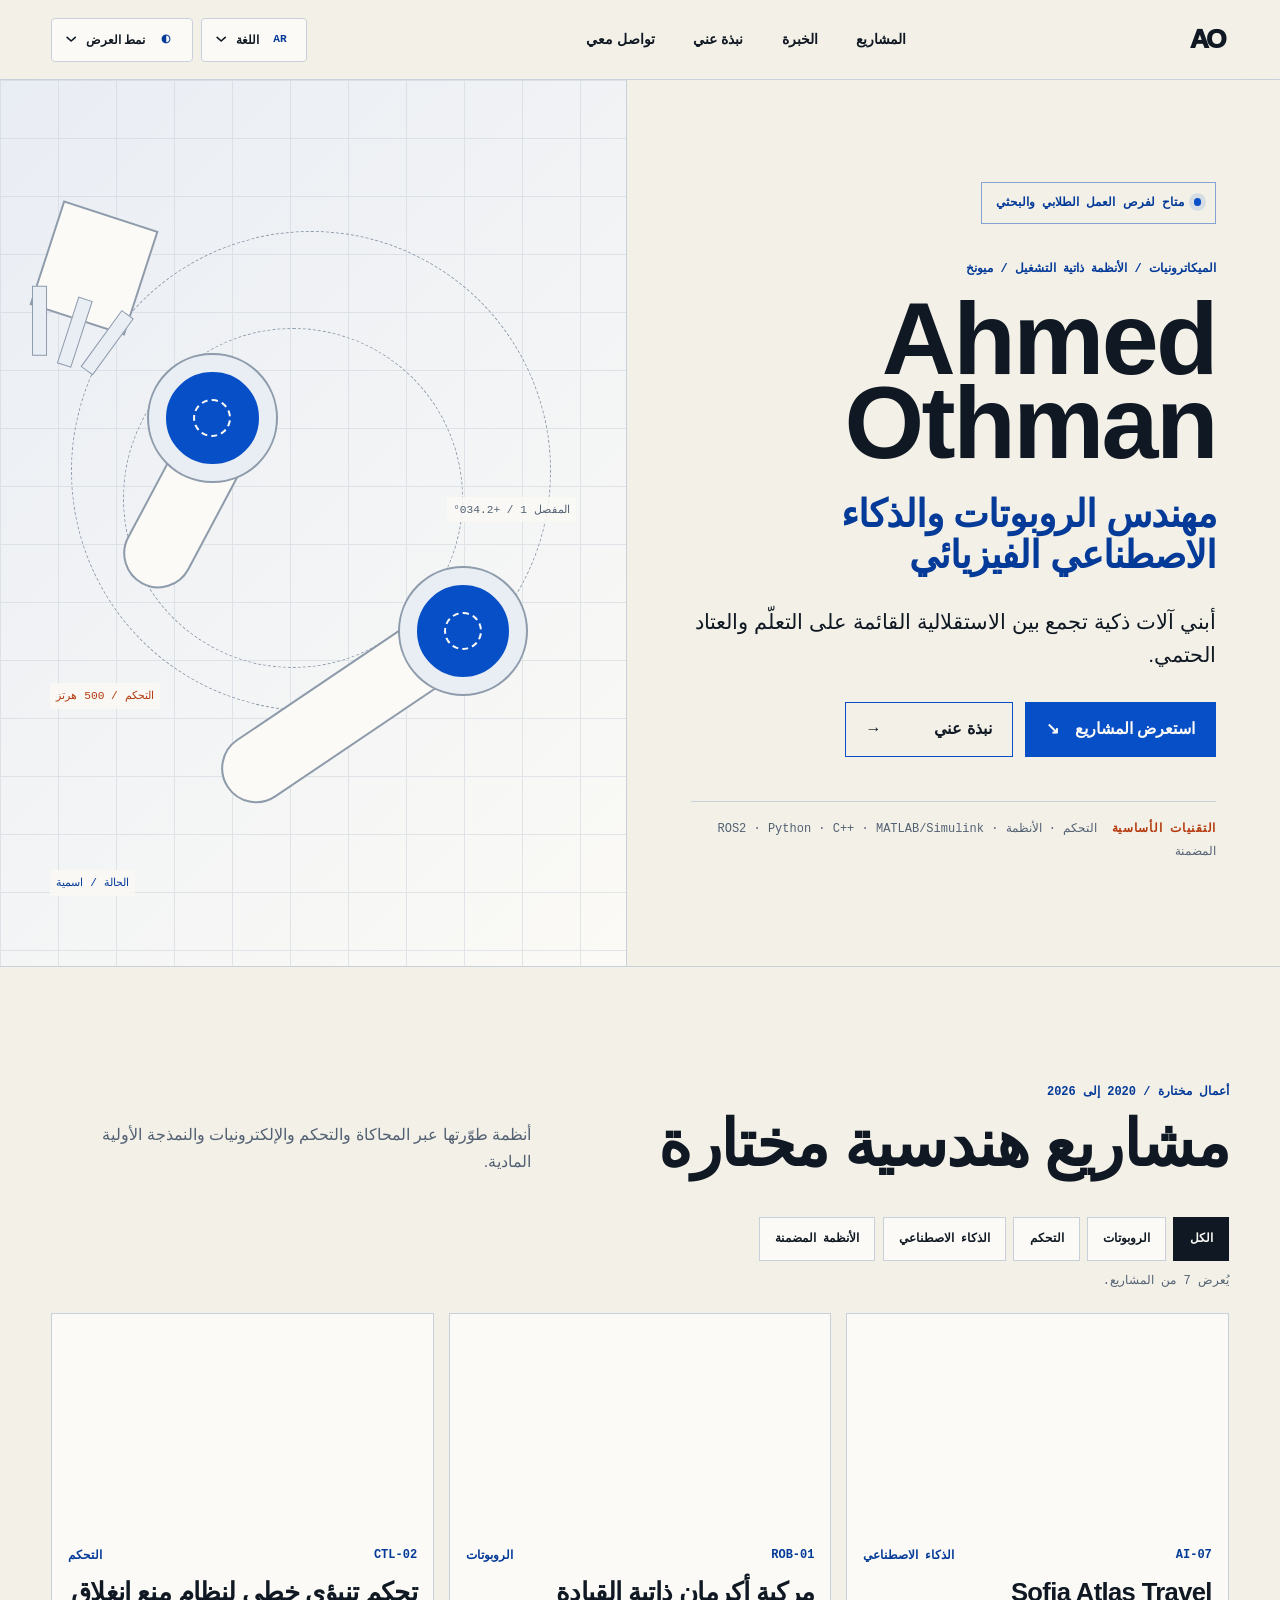
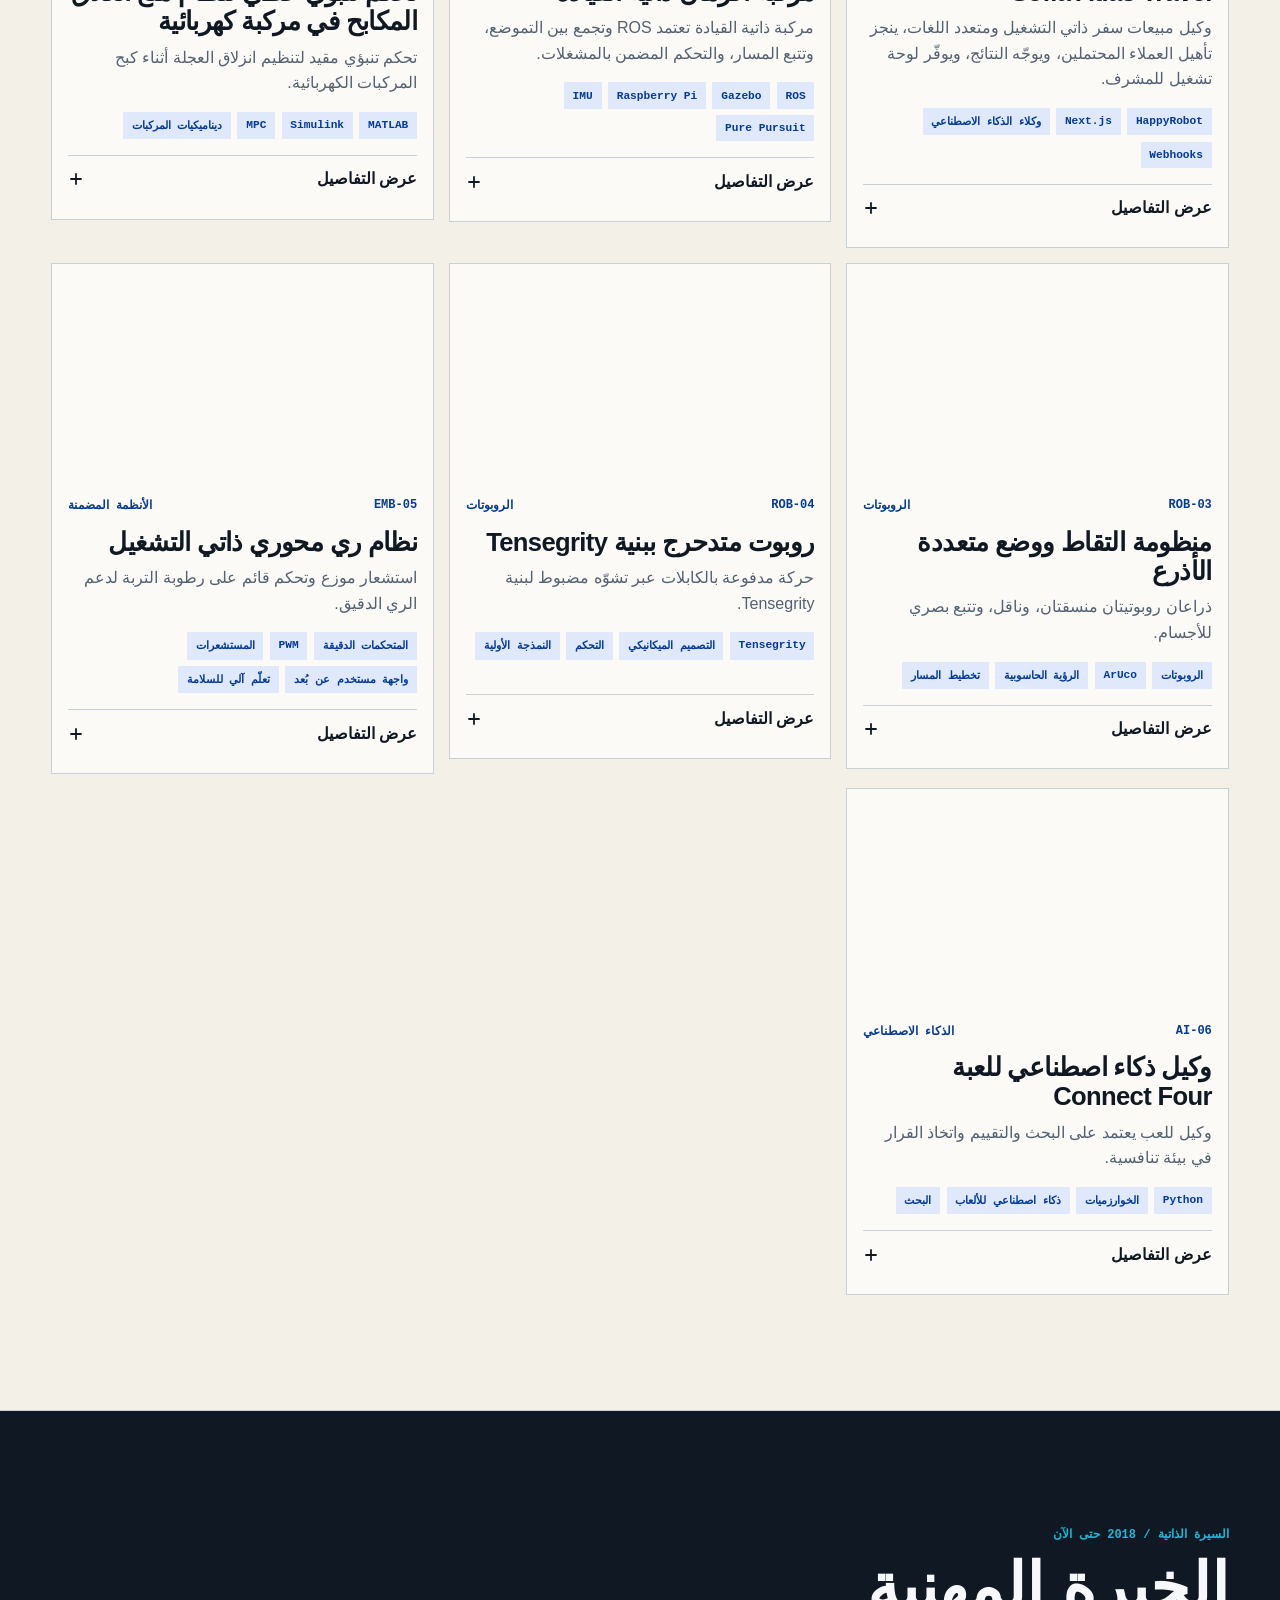
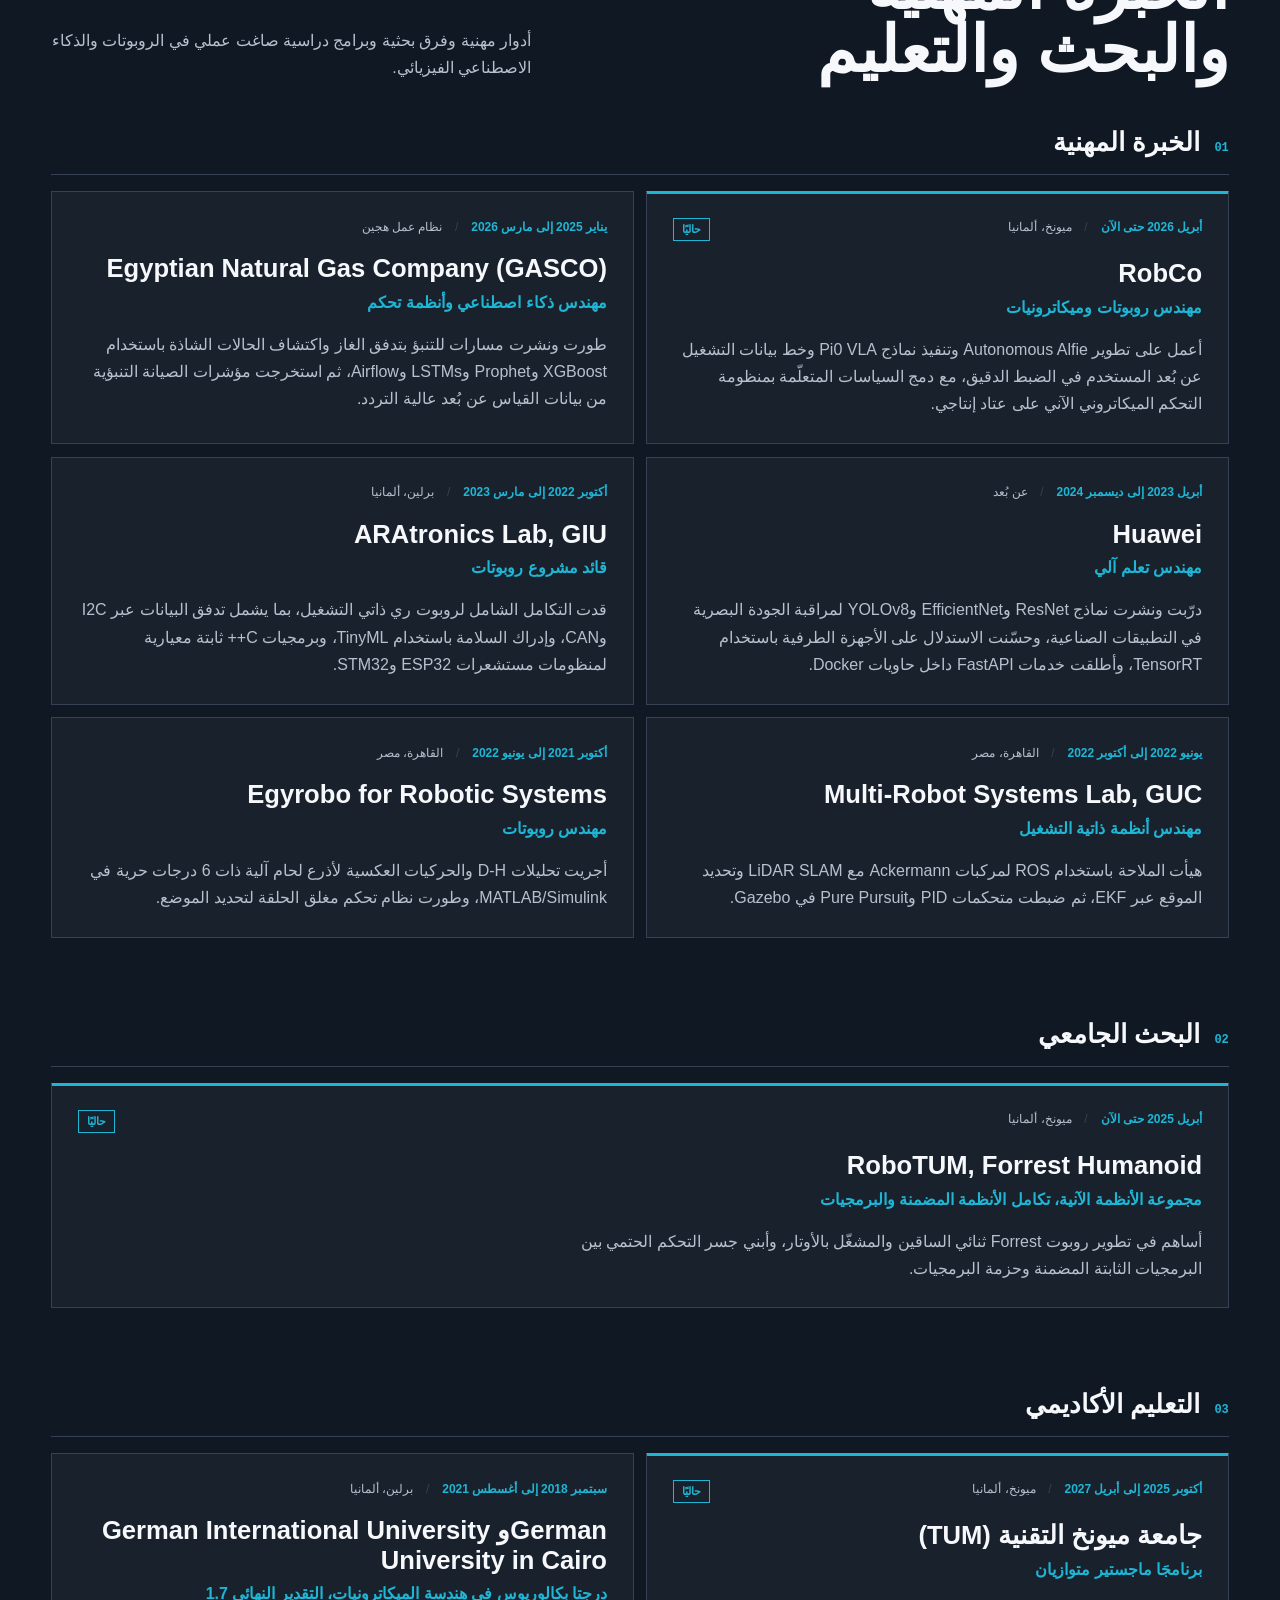
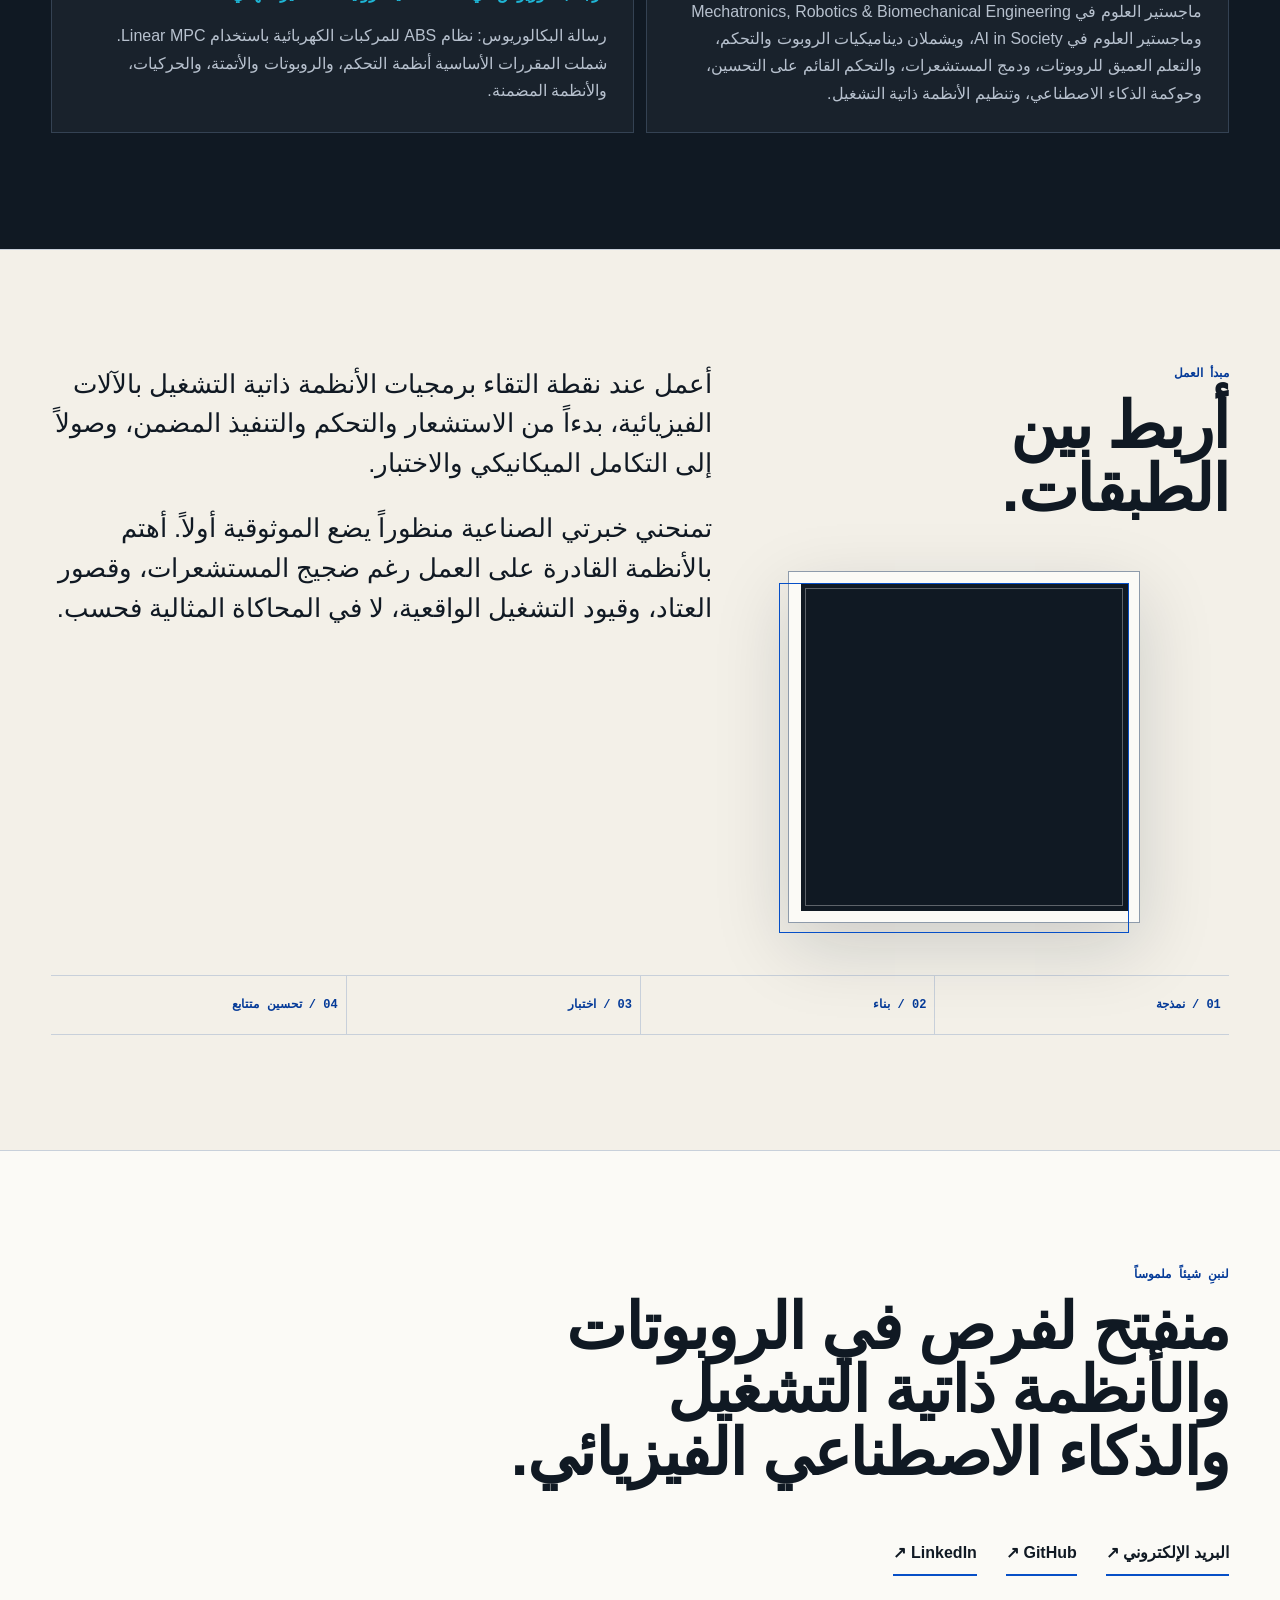
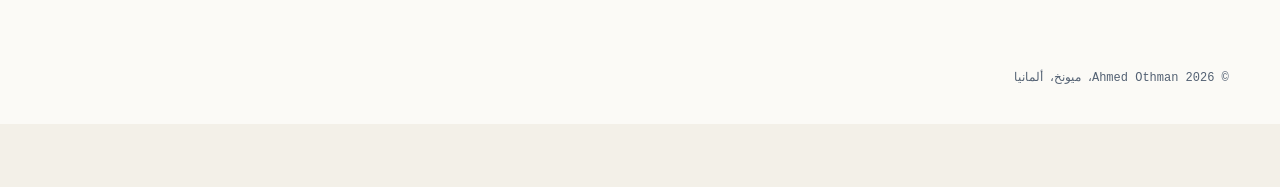
==== ar/index.html @ 5dc9bf5a "Add framed portrait to About section" ====
<!DOCTYPE html>
<html lang="ar" dir="rtl" data-theme="system" data-text-size="normal" data-motion="auto">
<head>
  <meta charset="utf-8">
  <meta name="viewport" content="width=device-width, initial-scale=1">
  <meta name="description" content="ملف أعمال Ahmed Othman في الروبوتات والأنظمة ذاتية التشغيل والتحكم والأنظمة المضمنة.">
  <meta name="robots" content="index, follow">
  <meta name="theme-color" content="#f3f0e8">
  <meta name="color-scheme" content="light dark">
  <meta name="referrer" content="strict-origin-when-cross-origin">
  <meta http-equiv="Content-Security-Policy" content="default-src &#39;none&#39;; script-src &#39;self&#39; &#39;sha256-IT5xXbF4oxNSxOLCAjK/NBeQkURfZGF2AV61lZ66nZY=&#39;; style-src &#39;self&#39;; img-src &#39;self&#39; data:; manifest-src &#39;self&#39;; connect-src &#39;none&#39;; font-src &#39;self&#39;; object-src &#39;none&#39;; base-uri &#39;none&#39;; form-action &#39;none&#39;; upgrade-insecure-requests">
  <title>Ahmed Othman | مهندس الروبوتات والذكاء الاصطناعي الفيزيائي</title>
  <link rel="canonical" href="https://ahmadothmann.github.io/ar/">
  <link rel="alternate" hreflang="en" href="https://ahmadothmann.github.io/">
  <link rel="alternate" hreflang="de" href="https://ahmadothmann.github.io/de/">
  <link rel="alternate" hreflang="ar" href="https://ahmadothmann.github.io/ar/">
  <link rel="alternate" hreflang="x-default" href="https://ahmadothmann.github.io/">
  <meta property="og:type" content="website">
  <meta property="og:title" content="Ahmed Othman | مهندس الروبوتات والذكاء الاصطناعي الفيزيائي">
  <meta property="og:description" content="ملف أعمال Ahmed Othman في الروبوتات والأنظمة ذاتية التشغيل والتحكم والأنظمة المضمنة.">
  <meta property="og:url" content="https://ahmadothmann.github.io/ar/">
  <meta property="og:site_name" content="ملف Ahmed Othman الهندسي">
  <meta property="og:locale" content="ar_EG">
  <meta property="og:locale:alternate" content="en_US">
  <meta property="og:locale:alternate" content="de_DE">
  <meta property="og:image" content="https://ahmadothmann.github.io/assets/social-preview.png">
  <meta property="og:image:width" content="1200">
  <meta property="og:image:height" content="630">
  <meta property="og:image:alt" content="ملف Ahmed Othman الهندسي: مهندس الروبوتات والذكاء الاصطناعي الفيزيائي">
  <meta name="twitter:card" content="summary_large_image">
  <meta name="twitter:title" content="Ahmed Othman | مهندس الروبوتات والذكاء الاصطناعي الفيزيائي">
  <meta name="twitter:description" content="ملف أعمال Ahmed Othman في الروبوتات والأنظمة ذاتية التشغيل والتحكم والأنظمة المضمنة.">
  <meta name="twitter:image" content="https://ahmadothmann.github.io/assets/social-preview.png">
  <meta name="twitter:image:alt" content="ملف Ahmed Othman الهندسي: مهندس الروبوتات والذكاء الاصطناعي الفيزيائي">
  <link rel="icon" href="/favicon.svg" type="image/svg+xml">
  <link rel="icon" href="/favicon-32x32.png" sizes="32x32" type="image/png">
  <link rel="icon" href="/favicon.ico" sizes="any">
  <link rel="apple-touch-icon" href="/apple-touch-icon.png">
  <link rel="manifest" href="/site.webmanifest">
  <script src="/theme-init.js?v=b5e477ce3568"></script>
  <link rel="stylesheet" href="/styles.css?v=0f8daa10a729">
  <script type="application/ld+json">{"@context":"https://schema.org","@type":"ProfilePage","@id":"https://ahmadothmann.github.io/ar/#profile-page","url":"https://ahmadothmann.github.io/ar/","name":"ملف Ahmed Othman الهندسي","description":"ملف أعمال Ahmed Othman في الروبوتات والأنظمة ذاتية التشغيل والتحكم والأنظمة المضمنة.","inLanguage":"ar","mainEntity":{"@type":"Person","@id":"https://ahmadothmann.github.io/#ahmed-othman","name":"Ahmed Othman","url":"https://ahmadothmann.github.io/","jobTitle":"مهندس الروبوتات والذكاء الاصطناعي الفيزيائي","sameAs":["https://github.com/AhmadOthmann","https://www.linkedin.com/in/ahmedothman-"],"alumniOf":[{"@type":"CollegeOrUniversity","name":"German University in Cairo"},{"@type":"CollegeOrUniversity","name":"German International University Berlin"}],"knowsAbout":["Robotics","Physical AI","Control systems","Embedded systems","Autonomy"]}}</script>
  <script src="/script.js?v=9e08bb079b46" defer></script>
</head>
<body>
  <a class="skip-link" href="#main-content">الانتقال إلى المحتوى الرئيسي</a>
  <header class="site-header">
    <a class="monogram" href="/ar/" aria-label="الصفحة الرئيسية لـ Ahmed Othman">AO</a>
    <nav aria-label="التنقل الرئيسي">
      <a href="#projects">المشاريع</a>
      <a href="#experience">الخبرة</a>
      <a href="#about">نبذة عني</a>
      <a href="#contact">تواصل معي</a>
    </nav>
    <div class="header-tools" role="group" aria-label="إعدادات المظهر وإمكانية الوصول">
      <details class="tool-menu language-menu">
          <summary id="language-summary" aria-controls="language-options" aria-label="اللغة الحالية: العربية">
            <span class="tool-badge" aria-hidden="true">AR</span>
            <span class="summary-label">اللغة</span>
            <svg class="chevron" viewBox="0 0 16 16" width="16" height="16" aria-hidden="true" focusable="false"><path d="m3.5 6 4.5 4 4.5-4" /></svg>
          </summary>
          <ul id="language-options">
              <li><a href="/" hreflang="en" data-language-link><span class="language-name" lang="en" dir="ltr">English</span><span class="language-code" aria-hidden="true">EN</span><span class="language-check" aria-hidden="true"></span></a></li>
              <li><a href="/de/" hreflang="de" data-language-link><span class="language-name" lang="de" dir="ltr">Deutsch</span><span class="language-code" aria-hidden="true">DE</span><span class="language-check" aria-hidden="true"></span></a></li>
              <li><a href="/ar/" hreflang="ar" data-language-link aria-current="page"><span class="language-name" lang="ar" dir="rtl">العربية</span><span class="language-code" aria-hidden="true">AR</span><span class="language-check" aria-hidden="true">✓</span></a></li>
          </ul>
        </details>
      <details class="tool-menu appearance-menu">
          <summary id="appearance-summary" aria-controls="appearance-options">
            <span class="display-icon tool-badge" aria-hidden="true">◐</span>
            <span class="summary-label">نمط العرض</span>
            <svg class="chevron" viewBox="0 0 16 16" width="16" height="16" aria-hidden="true" focusable="false"><path d="m3.5 6 4.5 4 4.5-4" /></svg>
          </summary>
          <div class="appearance-panel" id="appearance-options" role="group" aria-labelledby="appearance-summary">
            <p class="panel-title">إعدادات المظهر وإمكانية الوصول</p>
            <label class="select-setting">
              <span>نمط العرض</span>
              <select id="theme-select" aria-label="اختيار نمط العرض">
                <option value="system">حسب إعدادات النظام</option>
                <option value="light">فاتح</option>
                <option value="dark">داكن</option>
                <option value="contrast">تباين عالٍ</option>
              </select>
            </label>
            <button class="preference-toggle" id="text-size-toggle" type="button" aria-pressed="false">
              <span><strong>نص أكبر</strong><small>زيادة حجم النص لتسهيل القراءة.</small></span>
              <span class="toggle-state" data-enabled="مفعّل" data-disabled="غير مفعّل">غير مفعّل</span>
            </button>
            <button class="preference-toggle" id="motion-toggle" type="button" aria-pressed="false">
              <span><strong>تقليل الحركة</strong><small>الحد من الحركات والانتقالات غير الضرورية.</small></span>
              <span class="toggle-state" data-enabled="مفعّل" data-disabled="غير مفعّل">غير مفعّل</span>
            </button>
            <button class="reset-preferences" id="reset-preferences" type="button">إعادة ضبط التفضيلات</button>
          </div>
        </details>
    </div>
  </header>

  <main id="main-content">
    <section class="hero" id="top">
      <div class="hero-copy">
        <p class="status"><span aria-hidden="true"></span>متاح لفرص العمل الطلابي والبحثي</p>
        <p class="eyebrow">الميكاترونيات / الأنظمة ذاتية التشغيل / ميونخ</p>
        <h1><span>Ahmed</span><span>Othman</span></h1>
        <h2>مهندس الروبوتات والذكاء الاصطناعي الفيزيائي</h2>
        <p class="lede">أبني آلات ذكية تجمع بين الاستقلالية القائمة على التعلّم والعتاد الحتمي.</p>
        <div class="actions">
          <a class="primary" href="#projects">استعرض المشاريع <span aria-hidden="true">↘</span></a>
          <a class="secondary" href="#about">نبذة عني <span aria-hidden="true">→</span></a>
        </div>
        <p class="stack-line"><strong>التقنيات الأساسية</strong><bdi>ROS2 · Python · C++ · MATLAB/Simulink · التحكم · الأنظمة المضمنة</bdi></p>
      </div>
      <div class="hero-system" aria-hidden="true">
        <div class="system-grid"></div><div class="orbit o1"></div><div class="orbit o2"></div>
        <div class="joint j1"><i></i></div><div class="link l1"></div>
        <div class="joint j2"><i></i></div><div class="link l2"></div>
        <div class="effector"><i></i><i></i><i></i></div>
        <span class="telemetry t1">المفصل 1 / +034.2°</span>
        <span class="telemetry t2">التحكم / 500 هرتز</span>
        <span class="telemetry t3">الحالة / اسمية</span>
      </div>
    </section>

    <section class="section projects" id="projects">
      <div class="section-head">
        <div><p class="eyebrow">أعمال مختارة / 2020 إلى 2026</p><h2>مشاريع هندسية مختارة</h2></div>
        <p>أنظمة طوّرتها عبر المحاكاة والتحكم والإلكترونيات والنمذجة الأولية المادية.</p>
      </div>
      <fieldset class="filters">
        <legend class="visually-hidden">تصفية المشاريع</legend>
        <button type="button" data-filter="all" aria-pressed="true">الكل</button>
        <button type="button" data-filter="robotics" aria-pressed="false">الروبوتات</button>
        <button type="button" data-filter="control" aria-pressed="false">التحكم</button>
        <button type="button" data-filter="ai" aria-pressed="false">الذكاء الاصطناعي</button>
        <button type="button" data-filter="embedded" aria-pressed="false">الأنظمة المضمنة</button>
      </fieldset>
      <p class="filter-status" id="filter-status" role="status" aria-live="polite"
         data-count-one="يُعرض مشروع واحد."
         data-count-many="يُعرض {count} من المشاريع.">يُعرض 7 من المشاريع.</p>
      <div class="project-grid">
        <article class="project-card" id="project-atlas" data-category="ai">
          <div class="project-visual has-image">
            <img src="/assets/project-logos/sofia-atlas-compass.webp" alt="" width="640" height="640" loading="lazy" decoding="async">
          </div>
          <div class="card-meta"><span>AI-07</span><span>الذكاء الاصطناعي</span></div>
          <h3>Sofia Atlas Travel</h3>
          <p class="project-summary">وكيل مبيعات سفر ذاتي التشغيل ومتعدد اللغات، ينجز تأهيل العملاء المحتملين، ويوجّه النتائج، ويوفّر لوحة تشغيل للمشرف.</p>
          <ul class="tags"><li>HappyRobot</li><li>Next.js</li><li>وكلاء الذكاء الاصطناعي</li><li>Webhooks</li></ul>
          <details class="project-more">
            <summary>عرض التفاصيل <svg class="details-indicator" viewBox="0 0 16 16" width="16" height="16" aria-hidden="true" focusable="false"><path d="M3 8h10" /><path class="indicator-vertical" d="M8 3v10" /></svg></summary>
            <div class="project-detail">
              <p>طوّرته لتحدي HappyRobot ضمن فعالية TUM.ai Makeathon. تؤهّل Sofia المتصلين الواردين بأربع لغات، وتستخرج 14 حقلاً منظماً لبيانات العميل المحتمل، وتوجّه النتائج، وتجدول معاودة الاتصال، وتربط أحداث التأهيل بلوحة Mission Control آمنة.</p>
              <a class="repository-link" href="https://github.com/AhmadOthmann/Sofia-Atlas-Travel" target="_blank" rel="noopener noreferrer">عرض المستودع <span aria-hidden="true">↗</span><span class="visually-hidden"> (يفتح في علامة تبويب جديدة)</span></a>
            </div>
          </details>
        </article>
        <article class="project-card" id="project-ackermann" data-category="robotics">
          <div class="project-visual has-image">
            <img src="/assets/project-logos/ackermann-vehicle.webp" alt="" width="640" height="640" loading="lazy" decoding="async">
          </div>
          <div class="card-meta"><span>ROB-01</span><span>الروبوتات</span></div>
          <h3>مركبة أكرمان ذاتية القيادة</h3>
          <p class="project-summary">مركبة ذاتية القيادة تعتمد ROS وتجمع بين التموضع، وتتبع المسار، والتحكم المضمن بالمشغلات.</p>
          <ul class="tags"><li>ROS</li><li>Gazebo</li><li>Raspberry Pi</li><li>IMU</li><li>Pure Pursuit</li></ul>
          <details class="project-more">
            <summary>عرض التفاصيل <svg class="details-indicator" viewBox="0 0 16 16" width="16" height="16" aria-hidden="true" focusable="false"><path d="M3 8h10" /><path class="indicator-vertical" d="M8 3v10" /></svg></summary>
            <div class="project-detail">
              <p>نفّذت تحكماً جانبياً بخوارزمية Pure Pursuit وتحكماً تناسبياً بالسرعة بالاعتماد على تغذية راجعة من وحدة IMU والمشفّرات. وطوّرت آلية التوجيه على مراحل للربط بين المحاكاة ومنصة أكرمان عملية.</p>

            </div>
          </details>
        </article>
        <article class="project-card" id="project-abs" data-category="control">
          <div class="project-visual has-image">
            <img src="/assets/project-logos/ev-abs-mpc.webp" alt="" width="640" height="640" loading="lazy" decoding="async">
          </div>
          <div class="card-meta"><span>CTL-02</span><span>التحكم</span></div>
          <h3>تحكم تنبؤي خطي لنظام منع انغلاق المكابح في مركبة كهربائية</h3>
          <p class="project-summary">تحكم تنبؤي مقيد لتنظيم انزلاق العجلة أثناء كبح المركبات الكهربائية.</p>
          <ul class="tags"><li>MATLAB</li><li>Simulink</li><li>MPC</li><li>ديناميكيات المركبات</li></ul>
          <details class="project-more">
            <summary>عرض التفاصيل <svg class="details-indicator" viewBox="0 0 16 16" width="16" height="16" aria-hidden="true" focusable="false"><path d="M3 8h10" /><path class="indicator-vertical" d="M8 3v10" /></svg></summary>
            <div class="project-detail">
              <p>رسالة بكالوريوس تناولت الديناميكيات الطولية للمركبة والعجلة، وسلوك انزلاق الإطار، وقيود المتحكم، وأداء الكبح في ظروف طرق متغيرة.</p>

            </div>
          </details>
        </article>
        <article class="project-card" id="project-manipulator" data-category="robotics">
          <div class="project-visual has-image">
            <img src="/assets/project-logos/multi-manipulator.webp" alt="" width="640" height="640" loading="lazy" decoding="async">
          </div>
          <div class="card-meta"><span>ROB-03</span><span>الروبوتات</span></div>
          <h3>منظومة التقاط ووضع متعددة الأذرع</h3>
          <p class="project-summary">ذراعان روبوتيتان منسقتان، وناقل، وتتبع بصري للأجسام.</p>
          <ul class="tags"><li>الروبوتات</li><li>ArUco</li><li>الرؤية الحاسوبية</li><li>تخطيط المسار</li></ul>
          <details class="project-more">
            <summary>عرض التفاصيل <svg class="details-indicator" viewBox="0 0 16 16" width="16" height="16" aria-hidden="true" focusable="false"><path d="M3 8h10" /><path class="indicator-vertical" d="M8 3v10" /></svg></summary>
            <div class="project-detail">
              <p>أنشأت خلية عمل منسقة تضم ذراعين وناقلًا. واستُخدمت الكاميرا وعلامات ArUco للتعرّف على الأجسام وتحديد مواقعها.</p>

            </div>
          </details>
        </article>
        <article class="project-card" id="project-tensegrity" data-category="robotics">
          <div class="project-visual has-image">
            <img src="/assets/project-logos/tensegrity-robot.webp" alt="" width="640" height="640" loading="lazy" decoding="async">
          </div>
          <div class="card-meta"><span>ROB-04</span><span>الروبوتات</span></div>
          <h3>روبوت متدحرج ببنية Tensegrity</h3>
          <p class="project-summary">حركة مدفوعة بالكابلات عبر تشوّه مضبوط لبنية Tensegrity.</p>
          <ul class="tags"><li>Tensegrity</li><li>التصميم الميكانيكي</li><li>التحكم</li><li>النمذجة الأولية</li></ul>
          <details class="project-more">
            <summary>عرض التفاصيل <svg class="details-indicator" viewBox="0 0 16 16" width="16" height="16" aria-hidden="true" focusable="false"><path d="M3 8h10" /><path class="indicator-vertical" d="M8 3v10" /></svg></summary>
            <div class="project-detail">
              <p>استكشفت كيف يولّد تشغيل الكابلات والتشوّه البنيوي حركة التدحرج في بنية روبوتية خفيفة ومرنة، ضمن عملي في ARAtronics.</p>

            </div>
          </details>
        </article>
        <article class="project-card" id="project-irrigation" data-category="embedded">
          <div class="project-visual has-image">
            <img src="/assets/project-logos/autonomous-irrigation.webp" alt="" width="640" height="640" loading="lazy" decoding="async">
          </div>
          <div class="card-meta"><span>EMB-05</span><span>الأنظمة المضمنة</span></div>
          <h3>نظام ري محوري ذاتي التشغيل</h3>
          <p class="project-summary">استشعار موزع وتحكم قائم على رطوبة التربة لدعم الري الدقيق.</p>
          <ul class="tags"><li>المتحكمات الدقيقة</li><li>PWM</li><li>المستشعرات</li><li>واجهة مستخدم عن بُعد</li><li>تعلّم آلي للسلامة</li></ul>
          <details class="project-more">
            <summary>عرض التفاصيل <svg class="details-indicator" viewBox="0 0 16 16" width="16" height="16" aria-hidden="true" focusable="false"><path d="M3 8h10" /><path class="indicator-vertical" d="M8 3v10" /></svg></summary>
            <div class="project-detail">
              <p>دمجت أربعة متحكمات دقيقة، ومستشعرات لرطوبة التربة، وتحكماً عبر PWM، ومراقبة عن بُعد، ونموذج سلامة في نموذج أولي للري الذاتي.</p>

            </div>
          </details>
        </article>
        <article class="project-card" id="project-connectFour" data-category="ai">
          <div class="project-visual has-image">
            <img src="/assets/project-logos/connect-four-ai.webp" alt="" width="640" height="640" loading="lazy" decoding="async">
          </div>
          <div class="card-meta"><span>AI-06</span><span>الذكاء الاصطناعي</span></div>
          <h3>وكيل ذكاء اصطناعي للعبة Connect Four</h3>
          <p class="project-summary">وكيل للعب يعتمد على البحث والتقييم واتخاذ القرار في بيئة تنافسية.</p>
          <ul class="tags"><li>Python</li><li>الخوارزميات</li><li>ذكاء اصطناعي للألعاب</li><li>البحث</li></ul>
          <details class="project-more">
            <summary>عرض التفاصيل <svg class="details-indicator" viewBox="0 0 16 16" width="16" height="16" aria-hidden="true" focusable="false"><path d="M3 8h10" /><path class="indicator-vertical" d="M8 3v10" /></svg></summary>
            <div class="project-detail">
              <p>طوّرت خصماً ذكياً للعبة Connect Four يحوّل حالة اللوحة إلى قرارات تكتيكية باستخدام البحث الخصومي وتقييم الوضعيات.</p>

            </div>
          </details>
        </article>
      </div>
    </section>

    <section class="section career" id="experience">
      <div class="section-head">
        <div><p class="eyebrow">السيرة الذاتية / 2018 حتى الآن</p><h2>الخبرة المهنية والبحث والتعليم</h2></div>
        <p>أدوار مهنية وفرق بحثية وبرامج دراسية صاغت عملي في الروبوتات والذكاء الاصطناعي الفيزيائي.</p>
      </div>
      <div class="career-groups">
      <section class="career-group" aria-labelledby="career-professional-heading">
        <div class="career-group-heading">
          <span aria-hidden="true">01</span>
          <h3 id="career-professional-heading">الخبرة المهنية</h3>
        </div>
        <div class="career-list">
          <article class="career-card is-current">
            <div class="career-meta">
              <div class="career-facts">
                <span class="career-period"><bdi dir="auto">أبريل 2026 حتى الآن</bdi></span>
                <span class="career-location"><bdi dir="auto">ميونخ، ألمانيا</bdi></span>
              </div>
              <span class="current-badge">حاليًا</span>
            </div>
            <div class="career-body">
              <h4><bdi dir="auto">RobCo</bdi></h4>
              <p class="career-role"><bdi dir="auto">مهندس روبوتات وميكاترونيات</bdi></p>
              <p class="career-detail"><bdi dir="auto">أعمل على تطوير Autonomous Alfie وتنفيذ نماذج Pi0 VLA وخط بيانات التشغيل عن بُعد المستخدم في الضبط الدقيق، مع دمج السياسات المتعلّمة بمنظومة التحكم الميكاتروني الآني على عتاد إنتاجي.</bdi></p>
            </div>
          </article>
          <article class="career-card">
            <div class="career-meta">
              <div class="career-facts">
                <span class="career-period"><bdi dir="auto">يناير 2025 إلى مارس 2026</bdi></span>
                <span class="career-location"><bdi dir="auto">نظام عمل هجين</bdi></span>
              </div>

            </div>
            <div class="career-body">
              <h4><bdi dir="auto">Egyptian Natural Gas Company (GASCO)</bdi></h4>
              <p class="career-role"><bdi dir="auto">مهندس ذكاء اصطناعي وأنظمة تحكم</bdi></p>
              <p class="career-detail"><bdi dir="auto">طورت ونشرت مسارات للتنبؤ بتدفق الغاز واكتشاف الحالات الشاذة باستخدام XGBoost وProphet وLSTMs وAirflow، ثم استخرجت مؤشرات الصيانة التنبؤية من بيانات القياس عن بُعد عالية التردد.</bdi></p>
            </div>
          </article>
          <article class="career-card">
            <div class="career-meta">
              <div class="career-facts">
                <span class="career-period"><bdi dir="auto">أبريل 2023 إلى ديسمبر 2024</bdi></span>
                <span class="career-location"><bdi dir="auto">عن بُعد</bdi></span>
              </div>

            </div>
            <div class="career-body">
              <h4><bdi dir="auto">Huawei</bdi></h4>
              <p class="career-role"><bdi dir="auto">مهندس تعلم آلي</bdi></p>
              <p class="career-detail"><bdi dir="auto">درّبت ونشرت نماذج ResNet وEfficientNet وYOLOv8 لمراقبة الجودة البصرية في التطبيقات الصناعية، وحسّنت الاستدلال على الأجهزة الطرفية باستخدام TensorRT، وأطلقت خدمات FastAPI داخل حاويات Docker.</bdi></p>
            </div>
          </article>
          <article class="career-card">
            <div class="career-meta">
              <div class="career-facts">
                <span class="career-period"><bdi dir="auto">أكتوبر 2022 إلى مارس 2023</bdi></span>
                <span class="career-location"><bdi dir="auto">برلين، ألمانيا</bdi></span>
              </div>

            </div>
            <div class="career-body">
              <h4><bdi dir="auto">ARAtronics Lab, GIU</bdi></h4>
              <p class="career-role"><bdi dir="auto">قائد مشروع روبوتات</bdi></p>
              <p class="career-detail"><bdi dir="auto">قدت التكامل الشامل لروبوت ري ذاتي التشغيل، بما يشمل تدفق البيانات عبر I2C وCAN، وإدراك السلامة باستخدام TinyML، وبرمجيات C++ ثابتة معيارية لمنظومات مستشعرات ESP32 وSTM32.</bdi></p>
            </div>
          </article>
          <article class="career-card">
            <div class="career-meta">
              <div class="career-facts">
                <span class="career-period"><bdi dir="auto">يونيو 2022 إلى أكتوبر 2022</bdi></span>
                <span class="career-location"><bdi dir="auto">القاهرة، مصر</bdi></span>
              </div>

            </div>
            <div class="career-body">
              <h4><bdi dir="auto">Multi-Robot Systems Lab, GUC</bdi></h4>
              <p class="career-role"><bdi dir="auto">مهندس أنظمة ذاتية التشغيل</bdi></p>
              <p class="career-detail"><bdi dir="auto">هيأت الملاحة باستخدام ROS لمركبات Ackermann مع LiDAR SLAM وتحديد الموقع عبر EKF، ثم ضبطت متحكمات PID وPure Pursuit في Gazebo.</bdi></p>
            </div>
          </article>
          <article class="career-card">
            <div class="career-meta">
              <div class="career-facts">
                <span class="career-period"><bdi dir="auto">أكتوبر 2021 إلى يونيو 2022</bdi></span>
                <span class="career-location"><bdi dir="auto">القاهرة، مصر</bdi></span>
              </div>

            </div>
            <div class="career-body">
              <h4><bdi dir="auto">Egyrobo for Robotic Systems</bdi></h4>
              <p class="career-role"><bdi dir="auto">مهندس روبوتات</bdi></p>
              <p class="career-detail"><bdi dir="auto">أجريت تحليلات D-H والحركيات العكسية لأذرع لحام آلية ذات 6 درجات حرية في MATLAB/Simulink، وطورت نظام تحكم مغلق الحلقة لتحديد الموضع.</bdi></p>
            </div>
          </article>
        </div>
      </section>
      <section class="career-group" aria-labelledby="career-research-heading">
        <div class="career-group-heading">
          <span aria-hidden="true">02</span>
          <h3 id="career-research-heading">البحث الجامعي</h3>
        </div>
        <div class="career-list">
          <article class="career-card is-current">
            <div class="career-meta">
              <div class="career-facts">
                <span class="career-period"><bdi dir="auto">أبريل 2025 حتى الآن</bdi></span>
                <span class="career-location"><bdi dir="auto">ميونخ، ألمانيا</bdi></span>
              </div>
              <span class="current-badge">حاليًا</span>
            </div>
            <div class="career-body">
              <h4><bdi dir="auto">RoboTUM, Forrest Humanoid</bdi></h4>
              <p class="career-role"><bdi dir="auto">مجموعة الأنظمة الآنية، تكامل الأنظمة المضمنة والبرمجيات</bdi></p>
              <p class="career-detail"><bdi dir="auto">أساهم في تطوير روبوت Forrest ثنائي الساقين والمشغّل بالأوتار، وأبني جسر التحكم الحتمي بين البرمجيات الثابتة المضمنة وحزمة البرمجيات.</bdi></p>
            </div>
          </article>
        </div>
      </section>
      <section class="career-group" aria-labelledby="career-education-heading">
        <div class="career-group-heading">
          <span aria-hidden="true">03</span>
          <h3 id="career-education-heading">التعليم الأكاديمي</h3>
        </div>
        <div class="career-list">
          <article class="career-card is-current">
            <div class="career-meta">
              <div class="career-facts">
                <span class="career-period"><bdi dir="auto">أكتوبر 2025 إلى أبريل 2027</bdi></span>
                <span class="career-location"><bdi dir="auto">ميونخ، ألمانيا</bdi></span>
              </div>
              <span class="current-badge">حاليًا</span>
            </div>
            <div class="career-body">
              <h4><bdi dir="auto">جامعة ميونخ التقنية (TUM)</bdi></h4>
              <p class="career-role"><bdi dir="auto">برنامجَا ماجستير متوازيان</bdi></p>
              <p class="career-detail"><bdi dir="auto">ماجستير العلوم في Mechatronics, Robotics &amp; Biomechanical Engineering وماجستير العلوم في AI in Society، ويشملان ديناميكيات الروبوت والتحكم، والتعلم العميق للروبوتات، ودمج المستشعرات، والتحكم القائم على التحسين، وحوكمة الذكاء الاصطناعي، وتنظيم الأنظمة ذاتية التشغيل.</bdi></p>
            </div>
          </article>
          <article class="career-card">
            <div class="career-meta">
              <div class="career-facts">
                <span class="career-period"><bdi dir="auto">سبتمبر 2018 إلى أغسطس 2021</bdi></span>
                <span class="career-location"><bdi dir="auto">برلين، ألمانيا</bdi></span>
              </div>

            </div>
            <div class="career-body">
              <h4><bdi dir="auto">German International University وGerman University in Cairo</bdi></h4>
              <p class="career-role"><bdi dir="auto">درجتا بكالوريوس في هندسة الميكاترونيات، التقدير النهائي 1.7</bdi></p>
              <p class="career-detail"><bdi dir="auto">رسالة البكالوريوس: نظام ABS للمركبات الكهربائية باستخدام Linear MPC. شملت المقررات الأساسية أنظمة التحكم، والروبوتات والأتمتة، والحركيات، والأنظمة المضمنة.</bdi></p>
            </div>
          </article>
        </div>
      </section>
      </div>
    </section>

    <section class="section about" id="about">
      <div class="about-heading">
        <p class="eyebrow">مبدأ العمل</p>
        <h2>أربط بين الطبقات.</h2>
        <div class="portrait-frame">
          <img class="profile-portrait" src="/assets/ahmed-othman-portrait.webp?v=0038f41f1b6d" alt="صورة شخصية لأحمد عثمان" width="400" height="400" loading="lazy" decoding="async">
        </div>
      </div>
      <div class="about-copy"><p>أعمل عند نقطة التقاء برمجيات الأنظمة ذاتية التشغيل بالآلات الفيزيائية، بدءاً من الاستشعار والتحكم والتنفيذ المضمن، وصولاً إلى التكامل الميكانيكي والاختبار.</p><p>تمنحني خبرتي الصناعية منظوراً يضع الموثوقية أولاً. أهتم بالأنظمة القادرة على العمل رغم ضجيج المستشعرات، وقصور العتاد، وقيود التشغيل الواقعية، لا في المحاكاة المثالية فحسب.</p></div>
      <div class="principles"><span>01 / نمذجة</span><span>02 / بناء</span><span>03 / اختبار</span><span>04 / تحسين متتابع</span></div>
    </section>
  </main>

  <footer id="contact">
    <div><p class="eyebrow">لنبنِ شيئاً ملموساً</p><h2>منفتح لفرص في الروبوتات والأنظمة ذاتية التشغيل والذكاء الاصطناعي الفيزيائي.</h2></div>
    <div class="footer-links">
      <a href="mailto:ahmad.mahmoud@tum.de">البريد الإلكتروني <span aria-hidden="true">↗</span></a>
      <a href="https://github.com/AhmadOthmann" rel="me noopener noreferrer" target="_blank">GitHub <span aria-hidden="true">↗</span><span class="visually-hidden"> (يفتح في علامة تبويب جديدة)</span></a>
      <a href="https://www.linkedin.com/in/ahmedothman-" rel="me noopener noreferrer" target="_blank">LinkedIn <span aria-hidden="true">↗</span><span class="visually-hidden"> (يفتح في علامة تبويب جديدة)</span></a>
    </div>
    <small>© 2026 Ahmed Othman، ميونخ، ألمانيا</small>
  </footer>
</body>
</html>
---- styles.css ----
:root {
  --paper: #f3f0e8;
  --surface: #fbfaf6;
  --surface-soft: #e9edf4;
  --ink: #101923;
  --muted: #536173;
  --line: #c8d0da;
  --line-strong: #8e9bab;
  --blue: #064fc7;
  --blue-deep: #043a98;
  --blue-soft: #e0e9fb;
  --orange: #ee5b26;
  --orange-text: #b43a0e;
  --cyan: #1fb6d6;
  --focus-inner: #ffffff;
  --focus-outer: #064fc7;
  --header: rgb(243 240 232 / 94%);
  --experience: #101923;
  --experience-ink: #f6f8fb;
  --experience-muted: #b7c1ce;
  --experience-line: #344253;
  --shadow: 0 24px 70px rgb(14 25 40 / 16%);
  --project-logo-filter: drop-shadow(0 0.5rem 0.8rem rgb(16 25 35 / 10%));
  --font-sans: Inter, Aptos, "Segoe UI", Helvetica, Arial, sans-serif;
  --font-mono: "SFMono-Regular", Consolas, "Liberation Mono", monospace;
  color-scheme: light;
}

html[data-theme="dark"] {
  --paper: #0c121b;
  --surface: #131c28;
  --surface-soft: #1a2635;
  --ink: #eef3fa;
  --muted: #b0bdcb;
  --line: #354457;
  --line-strong: #6f8094;
  --blue: #8aafff;
  --blue-deep: #a9c3ff;
  --blue-soft: #1d3154;
  --orange: #ff7d45;
  --orange-text: #ff9a6f;
  --cyan: #69d3ee;
  --focus-inner: #0c121b;
  --focus-outer: #a9c3ff;
  --header: rgb(12 18 27 / 94%);
  --experience: #080d14;
  --experience-ink: #f5f8fc;
  --experience-muted: #b7c3d2;
  --experience-line: #354457;
  --shadow: 0 24px 70px rgb(0 0 0 / 45%);
  --project-logo-filter: drop-shadow(0 0 0.65rem rgb(255 255 255 / 14%)) drop-shadow(0 0.6rem 1rem rgb(0 0 0 / 35%));
  color-scheme: dark;
}

html[data-theme="contrast"] {
  --paper: #000000;
  --surface: #000000;
  --surface-soft: #101010;
  --ink: #ffffff;
  --muted: #ffffff;
  --line: #ffffff;
  --line-strong: #ffffff;
  --blue: #62d9ff;
  --blue-deep: #62d9ff;
  --blue-soft: #001f2a;
  --orange: #ffe600;
  --orange-text: #ffe600;
  --cyan: #62d9ff;
  --focus-inner: #000000;
  --focus-outer: #ffe600;
  --header: #000000;
  --experience: #000000;
  --experience-ink: #ffffff;
  --experience-muted: #ffffff;
  --experience-line: #ffffff;
  --shadow: none;
  --project-logo-filter: brightness(1.45) saturate(1.05);
  color-scheme: dark;
}

@media (prefers-color-scheme: dark) {
  html[data-theme="system"] {
    --paper: #0c121b;
    --surface: #131c28;
    --surface-soft: #1a2635;
    --ink: #eef3fa;
    --muted: #b0bdcb;
    --line: #354457;
    --line-strong: #6f8094;
    --blue: #8aafff;
    --blue-deep: #a9c3ff;
    --blue-soft: #1d3154;
    --orange: #ff7d45;
    --orange-text: #ff9a6f;
    --cyan: #69d3ee;
    --focus-inner: #0c121b;
    --focus-outer: #a9c3ff;
    --header: rgb(12 18 27 / 94%);
    --experience: #080d14;
    --experience-ink: #f5f8fc;
    --experience-muted: #b7c3d2;
    --experience-line: #354457;
    --shadow: 0 24px 70px rgb(0 0 0 / 45%);
    --project-logo-filter: drop-shadow(0 0 0.65rem rgb(255 255 255 / 14%)) drop-shadow(0 0.6rem 1rem rgb(0 0 0 / 35%));
    color-scheme: dark;
  }
}

*,
*::before,
*::after {
  box-sizing: border-box;
}

html {
  scroll-behavior: smooth;
  scroll-padding-top: 7rem;
}

html[data-text-size="large"] {
  font-size: 112.5%;
}

body {
  margin: 0;
  overflow-x: hidden;
  background: var(--paper);
  color: var(--ink);
  font-family: var(--font-sans);
  line-height: 1.5;
  text-rendering: optimizeLegibility;
  transition: background-color 180ms ease, color 180ms ease;
}

html[dir="rtl"] body {
  font-family: Tahoma, Arial, "Segoe UI", sans-serif;
}

button,
select,
summary {
  color: inherit;
  font: inherit;
}

button,
select,
summary,
a {
  -webkit-tap-highlight-color: transparent;
}

a {
  color: inherit;
  text-decoration: none;
}

img {
  max-width: 100%;
}

[hidden] {
  display: none !important;
}

::selection {
  background: var(--blue);
  color: var(--surface);
}

:focus-visible {
  outline: 3px solid var(--focus-inner);
  box-shadow: 0 0 0 6px var(--focus-outer);
  outline-offset: 2px;
}

.visually-hidden {
  position: absolute !important;
  width: 1px !important;
  height: 1px !important;
  padding: 0 !important;
  margin: -1px !important;
  overflow: hidden !important;
  clip: rect(0, 0, 0, 0) !important;
  white-space: nowrap !important;
  border: 0 !important;
}

.skip-link {
  position: fixed;
  inset-block-start: 0.75rem;
  inset-inline-start: 0.75rem;
  z-index: 1000;
  padding: 0.8rem 1rem;
  transform: translateY(-180%);
  border: 2px solid var(--ink);
  background: var(--surface);
  color: var(--ink);
  font-weight: 800;
}

.skip-link:focus {
  transform: translateY(0);
}

.site-header {
  position: sticky;
  inset-block-start: 0;
  z-index: 50;
  display: grid;
  grid-template-columns: auto 1fr auto;
  align-items: center;
  min-height: 5rem;
  padding: 0.65rem clamp(1rem, 4vw, 4.25rem);
  border-block-end: 1px solid var(--line);
  background: var(--header);
  backdrop-filter: blur(16px);
}

.monogram {
  min-width: 2.75rem;
  min-height: 2.75rem;
  display: grid;
  place-items: center;
  color: var(--ink);
  font-size: 1.65rem;
  font-weight: 950;
  letter-spacing: -0.1em;
}

.site-header nav {
  display: flex;
  justify-content: center;
  gap: clamp(1rem, 3vw, 3.25rem);
  padding-inline: 1rem;
  font-size: 0.875rem;
  font-weight: 750;
}

.site-header nav a,
.footer-links a {
  position: relative;
}

.site-header nav a {
  min-height: 2.75rem;
  display: inline-flex;
  align-items: center;
}

.site-header nav a::after {
  content: "";
  position: absolute;
  inset-inline: 0;
  inset-block-end: -0.45rem;
  height: 2px;
  transform: scaleX(0);
  transform-origin: center;
  background: var(--blue);
  transition: transform 160ms ease;
}

.site-header nav a:hover,
.site-header nav a:focus-visible,
.monogram:hover,
.monogram:focus-visible {
  color: var(--blue);
}

.site-header nav a:hover::after,
.site-header nav a:focus-visible::after {
  transform: scaleX(1);
}

.header-tools {
  display: flex;
  align-items: center;
  justify-content: flex-end;
  gap: 0.5rem;
}

.tool-menu {
  position: relative;
}

.tool-menu > summary {
  position: relative;
  min-height: 2.75rem;
  display: flex;
  align-items: center;
  gap: 0.45rem;
  padding: 0.65rem 0.75rem;
  border: 1px solid var(--line);
  border-radius: 0.25rem;
  background: var(--surface);
  cursor: pointer;
  list-style: none;
  font-size: 0.75rem;
  font-weight: 800;
}

.tool-badge {
  min-width: 1.75rem;
  display: inline-grid;
  place-items: center;
  color: var(--blue-deep);
  font-family: var(--font-mono);
  font-size: 0.7rem;
  font-weight: 800;
}

.tool-menu > summary::-webkit-details-marker {
  display: none;
}

.tool-menu[open] > summary,
.tool-menu > summary:hover {
  border-color: var(--blue);
  color: var(--blue);
}

.chevron {
  width: 0.9rem;
  height: 0.9rem;
  flex: 0 0 auto;
  fill: none;
  stroke: currentColor;
  stroke-width: 1.8;
  stroke-linecap: round;
  stroke-linejoin: round;
  transition: transform 160ms ease;
}

.tool-menu[open] .chevron {
  transform: rotate(180deg);
}

.language-menu ul,
.appearance-panel {
  position: absolute;
  inset-block-start: calc(100% + 0.55rem);
  inset-inline-end: 0;
  z-index: 60;
  margin: 0;
  max-block-size: calc(100vh - 6rem);
  max-block-size: calc(100dvh - 6rem);
  overflow-y: auto;
  overscroll-behavior: contain;
  scrollbar-gutter: stable;
  border: 1px solid var(--line-strong);
  border-block-start: 3px solid var(--blue);
  border-radius: 0.35rem;
  background: var(--surface);
  box-shadow: var(--shadow);
}

.language-menu ul {
  width: 14rem;
  padding: 0.4rem;
  list-style: none;
}

.language-menu a {
  min-height: 2.75rem;
  display: grid;
  grid-template-columns: minmax(0, 1fr) auto 1rem;
  align-items: center;
  gap: 0.65rem;
  padding: 0.65rem 0.75rem;
  border: 1px solid transparent;
  font-size: 0.875rem;
}

.language-menu a:hover,
.language-menu a:focus-visible,
.language-menu a[aria-current="page"] {
  border-color: var(--line);
  background: var(--blue-soft);
  color: var(--blue-deep);
}

.language-menu a[aria-current="page"] {
  font-weight: 800;
}

.language-name {
  min-width: 0;
  text-align: start;
}

.language-code,
.language-check {
  color: var(--muted);
  font: 700 0.7rem var(--font-mono);
  text-align: center;
}

.language-check {
  color: var(--blue-deep);
}

.appearance-panel {
  width: min(23rem, calc(100vw - 1.5rem));
  padding: 1rem;
}

.panel-title {
  margin: 0 0 0.8rem;
  color: var(--blue-deep);
  font: 800 0.75rem/1.4 var(--font-mono);
  letter-spacing: 0.05em;
  text-transform: uppercase;
}

.select-setting {
  display: grid;
  grid-template-columns: 1fr minmax(8.5rem, auto);
  align-items: center;
  gap: 0.75rem;
  padding-block-end: 0.9rem;
  border-block-end: 1px solid var(--line);
  font-size: 0.875rem;
  font-weight: 750;
}

.select-setting select {
  min-height: 2.75rem;
  min-width: 0;
  padding-inline: 0.65rem 2rem;
  border: 1px solid var(--line-strong);
  border-radius: 0;
  background: var(--surface);
  color: var(--ink);
}

.preference-toggle {
  width: 100%;
  min-height: 3.75rem;
  display: flex;
  align-items: center;
  justify-content: space-between;
  gap: 1rem;
  padding: 0.75rem 0;
  border: 0;
  border-block-end: 1px solid var(--line);
  background: transparent;
  text-align: start;
  cursor: pointer;
}

.preference-toggle strong,
.preference-toggle small {
  display: block;
}

.preference-toggle strong {
  font-size: 0.875rem;
}

.preference-toggle small {
  margin-block-start: 0.15rem;
  color: var(--muted);
  font-size: 0.75rem;
  font-weight: 450;
}

.toggle-state {
  min-width: 5.2rem;
  padding: 0.35rem 0.5rem;
  border: 1px solid var(--line-strong);
  background: var(--surface-soft);
  color: var(--muted);
  font-family: var(--font-mono);
  font-size: 0.7rem;
  text-align: center;
}

.preference-toggle[aria-pressed="true"] .toggle-state {
  border-color: var(--blue);
  background: var(--blue);
  color: var(--surface);
}

.reset-preferences {
  min-height: 2.75rem;
  width: 100%;
  margin-block-start: 0.9rem;
  border: 1px solid var(--line-strong);
  background: transparent;
  cursor: pointer;
  font-size: 0.8rem;
  font-weight: 800;
}

.reset-preferences:hover {
  border-color: var(--blue);
  color: var(--blue);
}

.hero {
  min-height: calc(100vh - 5rem);
  display: grid;
  grid-template-columns: minmax(0, 1.02fr) minmax(32rem, 0.98fr);
  overflow: hidden;
  border-block-end: 1px solid var(--line);
}

.hero-copy {
  z-index: 2;
  padding: clamp(4rem, 8vw, 7.5rem) clamp(1.5rem, 5vw, 5.125rem);
}

.status {
  width: fit-content;
  max-width: 100%;
  margin: 0 0 2.25rem;
  padding: 0.7rem 0.85rem;
  border: 1px solid color-mix(in srgb, var(--blue) 35%, var(--line));
  color: var(--blue-deep);
  font: 700 0.75rem/1.4 var(--font-mono);
  letter-spacing: 0.06em;
  text-transform: uppercase;
}

.status span {
  width: 0.45rem;
  height: 0.45rem;
  display: inline-block;
  margin-inline-end: 0.65rem;
  border-radius: 50%;
  background: var(--blue);
  box-shadow: 0 0 0 0.3rem color-mix(in srgb, var(--blue) 12%, transparent);
}

.eyebrow {
  margin: 0;
  color: var(--blue-deep);
  font: 700 0.75rem/1.5 var(--font-mono);
  letter-spacing: 0.1em;
  text-transform: uppercase;
}

.hero h1 {
  margin: 1.2rem 0 1.75rem;
  font-size: clamp(4.3rem, 8vw, 8.4rem);
  font-weight: 850;
  letter-spacing: -0.075em;
  line-height: 0.82;
}

.hero h1 span {
  display: block;
}

.hero h2 {
  max-width: 50rem;
  margin: 0;
  color: var(--blue-deep);
  font-size: clamp(1.7rem, 3vw, 3rem);
  letter-spacing: -0.04em;
  line-height: 1.08;
}

.lede {
  max-width: 40rem;
  margin: 1.9rem 0;
  color: var(--ink);
  font-size: clamp(1.1rem, 1.65vw, 1.65rem);
  line-height: 1.55;
}

.actions {
  display: flex;
  flex-wrap: wrap;
  gap: 0.75rem;
}

.actions a {
  min-width: 10.5rem;
  min-height: 3.4rem;
  display: flex;
  align-items: center;
  justify-content: space-between;
  gap: 1rem;
  padding: 0.9rem 1.25rem;
  border: 1px solid var(--blue);
  font-weight: 800;
  transition: transform 160ms ease, box-shadow 160ms ease;
}

.actions .primary {
  background: var(--blue);
  color: var(--surface);
}

.actions a:hover {
  transform: translateY(-2px);
  box-shadow: 0 8px 20px color-mix(in srgb, var(--blue) 18%, transparent);
}

.stack-line {
  max-width: 50rem;
  margin: 2.8rem 0 0;
  padding-block-start: 1rem;
  border-block-start: 1px solid var(--line);
  color: var(--muted);
  font: 0.75rem/1.9 var(--font-mono);
}

.stack-line strong {
  margin-inline-end: 0.9rem;
  color: var(--orange-text);
  letter-spacing: 0.06em;
}

.stack-line bdi {
  unicode-bidi: isolate;
}

.hero-system {
  position: relative;
  min-height: 40rem;
  overflow: hidden;
  border-inline-start: 1px solid var(--line);
  background: linear-gradient(135deg, var(--surface-soft), var(--surface));
}

.system-grid {
  position: absolute;
  inset: 0;
  opacity: 0.48;
  background-image:
    linear-gradient(var(--line) 1px, transparent 1px),
    linear-gradient(90deg, var(--line) 1px, transparent 1px);
  background-size: 3.625rem 3.625rem;
}

.orbit {
  position: absolute;
  border: 1px dashed var(--line-strong);
  border-radius: 50%;
}

.o1 {
  width: 30rem;
  height: 30rem;
  inset-inline-start: 12%;
  inset-block-start: 17%;
}

.o2 {
  width: 21.25rem;
  height: 21.25rem;
  inset-inline-start: 26%;
  inset-block-start: 28%;
}

.joint {
  position: absolute;
  z-index: 2;
  width: 7.9rem;
  height: 7.9rem;
  border: 1.1rem solid var(--surface-soft);
  border-radius: 50%;
  background: var(--blue);
  box-shadow: 0 0 0 2px var(--line-strong);
}

.joint i {
  position: absolute;
  inset: 1.7rem;
  border: 2px dashed var(--surface);
  border-radius: 50%;
}

.j1 {
  inset-inline-start: 16%;
  inset-block-start: 55%;
}

.j2 {
  inset-inline-start: 56%;
  inset-block-start: 31%;
}

.link {
  position: absolute;
  width: 18.75rem;
  height: 4.4rem;
  transform-origin: left center;
  border: 2px solid var(--line-strong);
  border-radius: 4rem;
  background: var(--surface);
}

.l1 {
  inset-inline-start: 24%;
  inset-block-start: 57%;
  transform: rotate(-34deg);
}

.l2 {
  width: 11.9rem;
  inset-inline-start: 63%;
  inset-block-start: 34%;
  transform: rotate(-62deg);
}

.effector {
  position: absolute;
  inset-inline-end: 7%;
  inset-block-start: 15%;
  width: 6.25rem;
  height: 6.9rem;
  transform: rotate(18deg);
  border: 2px solid var(--line-strong);
  background: var(--surface);
}

.effector i {
  position: absolute;
  inset-block-start: 5.3rem;
  width: 0.95rem;
  height: 4.4rem;
  border: 1px solid var(--line-strong);
  background: var(--surface-soft);
}

.effector i:nth-child(1) {
  inset-inline-start: 0.3rem;
  transform: rotate(18deg);
}

.effector i:nth-child(2) {
  inset-inline-start: 2.45rem;
}

.effector i:nth-child(3) {
  inset-inline-end: 0.3rem;
  transform: rotate(-18deg);
}

.telemetry {
  position: absolute;
  padding: 0.4rem;
  background: color-mix(in srgb, var(--surface) 85%, transparent);
  color: var(--muted);
  font: 0.7rem var(--font-mono);
}

.t1 {
  inset-inline-start: 8%;
  inset-block-start: 47%;
}

.t2 {
  inset-inline-end: 8%;
  inset-block-start: 68%;
  color: var(--orange-text);
}

.t3 {
  inset-inline-end: 8%;
  inset-block-end: 8%;
  color: var(--blue-deep);
}

.section {
  padding: clamp(4.5rem, 9vw, 8.1rem) clamp(1.25rem, 4vw, 4.25rem);
  border-block-end: 1px solid var(--line);
}

.section-head {
  display: grid;
  grid-template-columns: minmax(0, 1fr) minmax(18rem, 30rem);
  align-items: end;
  gap: clamp(2rem, 5vw, 5rem);
  margin-block-end: 2.6rem;
}

.section-head > div {
  min-width: 0;
}

.section-head h2,
.about h2,
footer h2 {
  max-width: 58rem;
  margin: 0.75rem 0 0;
  font-size: clamp(2.5rem, 5vw, 4.9rem);
  letter-spacing: -0.06em;
  line-height: 0.98;
  text-wrap: balance;
}

.section-head > p {
  max-width: 30rem;
  margin: 0;
  justify-self: end;
  color: var(--muted);
  line-height: 1.7;
}

.filters {
  display: flex;
  flex-wrap: wrap;
  gap: 0.45rem;
  margin: 0 0 0.75rem;
  padding: 0;
  border: 0;
}

.filters button {
  min-width: 3.2rem;
  min-height: 2.75rem;
  padding: 0.65rem 0.95rem;
  border: 1px solid var(--line);
  background: var(--surface);
  cursor: pointer;
  font: 700 0.75rem var(--font-mono);
  letter-spacing: 0.04em;
  text-transform: uppercase;
}

.filters button[aria-pressed="true"],
.filters button:hover {
  border-color: var(--ink);
  background: var(--ink);
  color: var(--surface);
}

.filter-status {
  min-height: 1.5rem;
  margin: 0 0 1rem;
  color: var(--muted);
  font: 0.75rem var(--font-mono);
}

.project-grid {
  display: grid;
  grid-template-columns: repeat(3, minmax(0, 1fr));
  gap: 0.9rem;
  align-items: start;
}

.project-card {
  min-width: 0;
  min-height: 31rem;
  display: flex;
  flex-direction: column;
  padding: 1rem;
  border: 1px solid var(--line);
  background: var(--surface);
}

.project-visual {
  position: relative;
  height: 12.5rem;
  display: grid;
  place-items: center;
  padding: 1rem;
  margin-block-end: 1.15rem;
  overflow: hidden;
  background: transparent;
  isolation: isolate;
}

.project-visual img {
  /* Definite dimensions keep the intrinsic 640px canvas inside the fixed logo stage. */
  width: 100%;
  height: 100%;
  min-width: 0;
  min-height: 0;
  max-width: 100%;
  max-height: 100%;
  display: block;
  object-fit: contain;
  object-position: center;
  background: transparent;
  filter: var(--project-logo-filter);
}

.card-meta {
  display: flex;
  justify-content: space-between;
  gap: 1rem;
  color: var(--blue-deep);
  font: 700 0.75rem var(--font-mono);
  letter-spacing: 0.08em;
  text-transform: uppercase;
}

.project-card h3 {
  margin: 0.9rem 0 0.5rem;
  font-size: clamp(1.45rem, 2vw, 1.75rem);
  letter-spacing: -0.04em;
  line-height: 1.15;
}

.project-summary {
  margin: 0 0 1rem;
  color: var(--muted);
  line-height: 1.6;
}

.tags {
  display: flex;
  flex-wrap: wrap;
  gap: 0.4rem;
  margin: 0;
  padding: 0;
  list-style: none;
}

.tags li {
  padding: 0.45rem 0.55rem;
  background: var(--blue-soft);
  color: var(--blue-deep);
  font: 700 0.7rem var(--font-mono);
}

.project-more {
  margin-block-start: auto;
  padding-block-start: 1rem;
}

.project-more summary {
  min-height: 2.75rem;
  display: flex;
  align-items: center;
  justify-content: space-between;
  gap: 1rem;
  padding-block: 0.7rem;
  border-block-start: 1px solid var(--line);
  cursor: pointer;
  list-style: none;
  font-weight: 800;
}

.project-more summary::-webkit-details-marker {
  display: none;
}

.details-indicator {
  width: 1rem;
  height: 1rem;
  flex: 0 0 auto;
  fill: none;
  stroke: currentColor;
  stroke-width: 1.8;
  stroke-linecap: round;
}

.project-more[open] summary {
  color: var(--blue-deep);
}

.indicator-vertical {
  transform-origin: center;
  transition: transform 160ms ease;
}

.project-more[open] .indicator-vertical {
  transform: scaleY(0);
}

.project-detail {
  padding: 0.6rem 0 0.3rem;
  color: var(--muted);
  line-height: 1.65;
}

.project-detail p {
  margin: 0;
}

.repository-link {
  min-height: 2.75rem;
  display: inline-flex;
  align-items: center;
  gap: 0.35rem;
  margin-block-start: 1rem;
  border-block-end: 2px solid var(--blue);
  color: var(--blue-deep);
  font-weight: 800;
}

.career {
  background: var(--experience);
  color: var(--experience-ink);
}

.career .eyebrow,
.career-period,
.career-group-heading > span {
  color: var(--cyan);
}

.career .section-head > p {
  color: var(--experience-muted);
}

.career-groups {
  display: grid;
  gap: clamp(3rem, 6vw, 5rem);
}

.career-group-heading {
  display: flex;
  align-items: baseline;
  gap: 0.9rem;
  margin-block-end: 1rem;
  padding-block-end: 0.8rem;
  border-block-end: 1px solid var(--experience-line);
}

.career-group-heading > span {
  min-width: 2ch;
  flex: 0 0 auto;
  font: 800 0.75rem var(--font-mono);
  text-align: center;
}

.career-group-heading h3 {
  flex: 1 1 auto;
  margin: 0;
  font-size: clamp(1.4rem, 2vw, 2rem);
  letter-spacing: -0.025em;
}

.career-list {
  display: grid;
  grid-template-columns: repeat(2, minmax(0, 1fr));
  gap: 0.8rem;
}

.career-card {
  min-width: 0;
  padding: clamp(1.15rem, 2vw, 1.6rem);
  border: 1px solid var(--experience-line);
  background: var(--experience);
  background: color-mix(in srgb, var(--experience-ink) 4%, var(--experience));
}

.career-card.is-current {
  border-block-start-color: var(--cyan);
  box-shadow: inset 0 2px 0 var(--cyan);
}

.career-list > .career-card:only-child {
  grid-column: 1 / -1;
}

.career-meta {
  display: grid;
  grid-template-columns: minmax(0, 1fr) auto;
  align-items: start;
  gap: 0.75rem 1rem;
  margin-block-end: 1.15rem;
}

.career-facts {
  min-width: 0;
  display: flex;
  align-items: center;
  flex-wrap: wrap;
  gap: 0.55rem 0.8rem;
  font: 0.75rem/1.5 var(--font-mono);
}

.career-period {
  font-weight: 800;
  white-space: nowrap;
}

.career-location {
  color: var(--experience-muted);
  white-space: nowrap;
}

.career-location::before {
  content: "/";
  margin-inline-end: 0.8rem;
  color: var(--experience-line);
}

.current-badge {
  margin: 0;
  padding: 0.25rem 0.5rem;
  border: 1px solid var(--cyan);
  color: var(--cyan);
  font: 800 0.68rem var(--font-mono);
  letter-spacing: 0.04em;
  text-transform: uppercase;
  white-space: nowrap;
}

.career-body h4 {
  margin: 0;
  color: var(--experience-ink);
  font-size: clamp(1.35rem, 2vw, 1.8rem);
  letter-spacing: -0.035em;
  line-height: 1.15;
}

.career-body {
  text-align: start;
}

.career-role {
  margin: 0.45rem 0 0;
  color: var(--cyan);
  font-weight: 750;
}

.career-detail {
  max-inline-size: 72ch;
  margin: 1rem 0 0;
  color: var(--experience-muted);
  line-height: 1.7;
}

.about {
  display: grid;
  grid-template-columns: minmax(16rem, 0.8fr) minmax(0, 1.2fr);
  align-items: start;
  column-gap: clamp(3rem, 6vw, 5.5rem);
  row-gap: clamp(2.5rem, 4vw, 4rem);
}

.about-heading {
  min-width: 0;
}

.portrait-frame {
  position: relative;
  isolation: isolate;
  width: min(100%, 22rem);
  aspect-ratio: 1;
  margin-block-start: clamp(2rem, 4vw, 3.25rem);
  margin-inline-start: auto;
  margin-inline-end: 0;
  padding: 0.7rem;
  border: 1px solid var(--line-strong);
  background: var(--surface);
  box-shadow: var(--shadow);
}

.portrait-frame::before,
.portrait-frame::after {
  content: "";
  position: absolute;
  pointer-events: none;
}

.portrait-frame::before {
  inset: 1rem;
  z-index: 1;
  border: 1px solid rgb(255 255 255 / 32%);
}

.portrait-frame::after {
  inset-block-start: 0.65rem;
  inset-block-end: -0.65rem;
  inset-inline-start: 0.65rem;
  inset-inline-end: -0.65rem;
  z-index: -1;
  border: 1px solid var(--blue);
}

.profile-portrait {
  width: 100%;
  height: 100%;
  display: block;
  object-fit: cover;
  background: var(--ink);
}

.about-copy {
  font-size: clamp(1.25rem, 2vw, 1.8rem);
  line-height: 1.55;
}

.about-copy p:first-child {
  margin-block-start: 0;
}

.principles {
  grid-column: 1 / -1;
  display: grid;
  grid-template-columns: repeat(4, minmax(0, 1fr));
  border-block: 1px solid var(--line);
}

.principles span {
  padding: 1.35rem 0.5rem;
  border-inline-end: 1px solid var(--line);
  color: var(--blue-deep);
  font: 700 0.75rem var(--font-mono);
}

.principles span:last-child {
  border-inline-end: 0;
}

footer {
  padding: clamp(4.5rem, 9vw, 8.1rem) clamp(1.25rem, 4vw, 4.25rem) 2.2rem;
  background: var(--surface);
}

.footer-links {
  display: flex;
  flex-wrap: wrap;
  gap: 1.8rem;
  margin: 3rem 0 5.5rem;
}

.footer-links a {
  min-height: 2.75rem;
  display: inline-flex;
  align-items: center;
  gap: 0.3rem;
  border-block-end: 2px solid var(--blue);
  font-weight: 800;
}

.footer-links a:hover,
.repository-link:hover {
  color: var(--blue-deep);
  border-color: var(--orange);
}

footer small {
  color: var(--muted);
  font: 0.75rem var(--font-mono);
}

html[dir="rtl"] .status,
html[dir="rtl"] .eyebrow,
html[dir="rtl"] .filters button,
html[dir="rtl"] .card-meta,
html[dir="rtl"] .panel-title,
html[dir="rtl"] .current-badge {
  letter-spacing: 0;
  text-transform: none;
}

html[dir="rtl"] .hero h1,
html[dir="rtl"] .hero h2,
html[dir="rtl"] .section-head h2,
html[dir="rtl"] .about h2,
html[dir="rtl"] footer h2,
html[dir="rtl"] .project-card h3 {
  letter-spacing: -0.025em;
}

html[dir="rtl"] .career-body h4 {
  letter-spacing: 0;
}

html[dir="rtl"] .career .section-head h2,
html[dir="rtl"] .career-group-heading h3 {
  letter-spacing: 0;
}

html[dir="rtl"] .career-facts,
html[dir="rtl"] .current-badge {
  font-family: Tahoma, Arial, "Segoe UI", sans-serif;
}

html[dir="rtl"] .link {
  transform-origin: right center;
}

html[data-theme="contrast"] a:not(.primary) {
  text-decoration: underline;
  text-decoration-thickness: 2px;
  text-underline-offset: 0.25em;
}

html[data-theme="contrast"] .project-card,
html[data-theme="contrast"] .career-card,
html[data-theme="contrast"] .portrait-frame,
html[data-theme="contrast"] .tool-menu > summary,
html[data-theme="contrast"] .appearance-panel,
html[data-theme="contrast"] .language-menu ul,
html[data-theme="contrast"] .filters button,
html[data-theme="contrast"] .select-setting select {
  border-width: 2px;
}

html[data-theme="contrast"] .portrait-frame::before {
  border-color: var(--line);
}

html[data-theme="contrast"] .portrait-frame::after {
  border-width: 2px;
}

@media (max-width: 68rem) {
  .site-header {
    grid-template-columns: auto 1fr;
  }

  .site-header nav {
    grid-column: 1 / -1;
    grid-row: 2;
    justify-content: flex-start;
    overflow-x: auto;
    padding: 0.55rem 0 0.25rem;
    scrollbar-width: thin;
  }

  .hero {
    grid-template-columns: 1fr;
  }

  .hero-system {
    min-height: 32rem;
    border-inline-start: 0;
    border-block-start: 1px solid var(--line);
  }

  .project-grid {
    grid-template-columns: repeat(2, minmax(0, 1fr));
  }

  .language-menu ul,
  .appearance-panel {
    position: fixed;
    inset-block-start: 7.75rem;
    inset-inline-start: auto;
    inset-inline-end: clamp(0.8rem, 4vw, 4.25rem);
    max-block-size: calc(100vh - 8.5rem);
    max-block-size: calc(100dvh - 8.5rem);
  }
}

@media (max-width: 60rem) {
  .career .section-head {
    grid-template-columns: 1fr;
    align-items: start;
    gap: 1.25rem;
  }

  .career .section-head > p {
    max-width: 44rem;
    margin: 0;
    justify-self: start;
  }
}

@media (max-width: 56rem) {
  .career-list {
    grid-template-columns: 1fr;
  }
}

@media (max-width: 45rem) {
  html {
    scroll-padding-top: 8.5rem;
  }

  .site-header {
    padding-inline: 0.8rem;
  }

  .summary-label {
    position: absolute;
    width: 1px;
    height: 1px;
    overflow: hidden;
    clip: rect(0, 0, 0, 0);
    white-space: nowrap;
  }

  .tool-menu > summary {
    min-width: 3.1rem;
    justify-content: center;
  }

  .language-menu ul,
  .appearance-panel {
    inset-block-start: 7.75rem;
  }

  .language-menu ul {
    width: min(14rem, calc(100vw - 1.5rem));
  }

  .appearance-panel {
    inset-inline: 0.75rem;
    width: auto;
  }

  .site-header nav {
    gap: 1.25rem;
    font-size: 0.8rem;
  }

  .hero-copy {
    padding-block: 3.8rem;
  }

  .hero h1 {
    font-size: clamp(3.9rem, 19vw, 5.5rem);
  }

  .hero-system {
    min-height: 25rem;
  }

  .o1 {
    width: 23rem;
    height: 23rem;
  }

  .o2 {
    width: 16rem;
    height: 16rem;
  }

  .section-head {
    grid-template-columns: 1fr;
    align-items: start;
    gap: 1.25rem;
  }

  .section-head > p {
    justify-self: start;
  }

  .project-grid {
    grid-template-columns: 1fr;
  }

  .project-card {
    min-height: 0;
  }

  .about {
    grid-template-columns: 1fr;
    gap: 2rem;
  }

  .portrait-frame {
    width: min(100%, 20rem);
    margin-block-start: 2rem;
    margin-inline: auto;
  }

  .principles {
    grid-template-columns: repeat(2, minmax(0, 1fr));
  }

  .principles span:nth-child(2) {
    border-inline-end: 0;
  }

  .principles span:nth-child(-n + 2) {
    border-block-end: 1px solid var(--line);
  }

}

@media (max-width: 32rem) {
  .career-meta {
    grid-template-columns: 1fr;
  }

  .career-facts {
    align-items: flex-start;
    flex-direction: column;
    gap: 0.15rem;
  }

  .career-location::before {
    display: none;
  }

  .current-badge {
    justify-self: start;
  }
}

@media (max-width: 24rem) {
  .header-tools {
    gap: 0.3rem;
  }

  .tool-menu > summary {
    min-width: 2.8rem;
    padding-inline: 0.55rem;
  }

  .actions a {
    width: 100%;
  }

  .select-setting {
    grid-template-columns: 1fr;
  }
}

@media (prefers-reduced-motion: reduce) {
  html {
    scroll-behavior: auto;
  }

  *,
  *::before,
  *::after {
    scroll-behavior: auto !important;
    animation-duration: 0.01ms !important;
    animation-iteration-count: 1 !important;
    transition-duration: 0.01ms !important;
  }
}

html[data-motion="reduce"] {
  scroll-behavior: auto;
}

html[data-motion="reduce"] *,
html[data-motion="reduce"] *::before,
html[data-motion="reduce"] *::after {
  scroll-behavior: auto !important;
  animation-duration: 0.01ms !important;
  animation-iteration-count: 1 !important;
  transition-duration: 0.01ms !important;
}

@media (forced-colors: active) {
  .site-header {
    backdrop-filter: none;
  }

  .status span,
  .joint {
    forced-color-adjust: none;
  }

  .project-visual img {
    forced-color-adjust: auto;
  }

  .profile-portrait {
    forced-color-adjust: none;
  }

  :focus-visible {
    outline: 3px solid Highlight;
    box-shadow: none;
  }
}
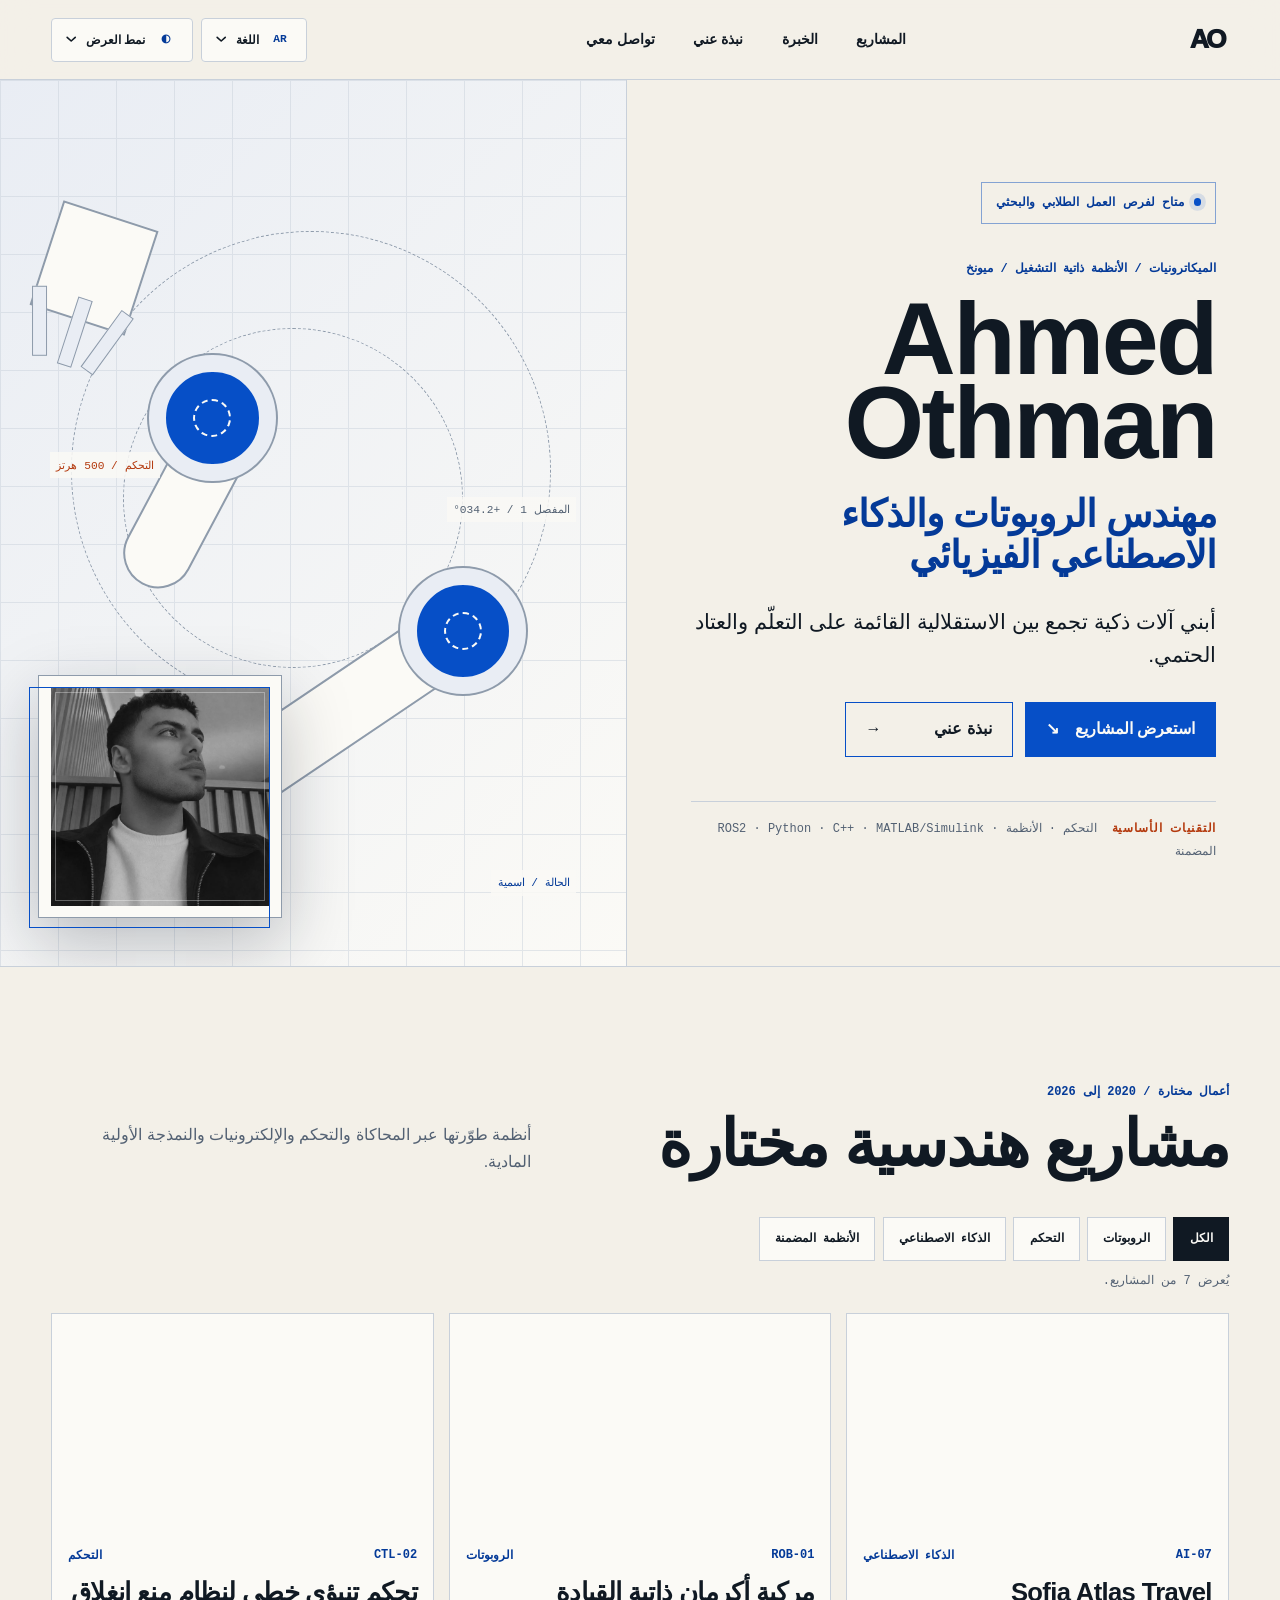
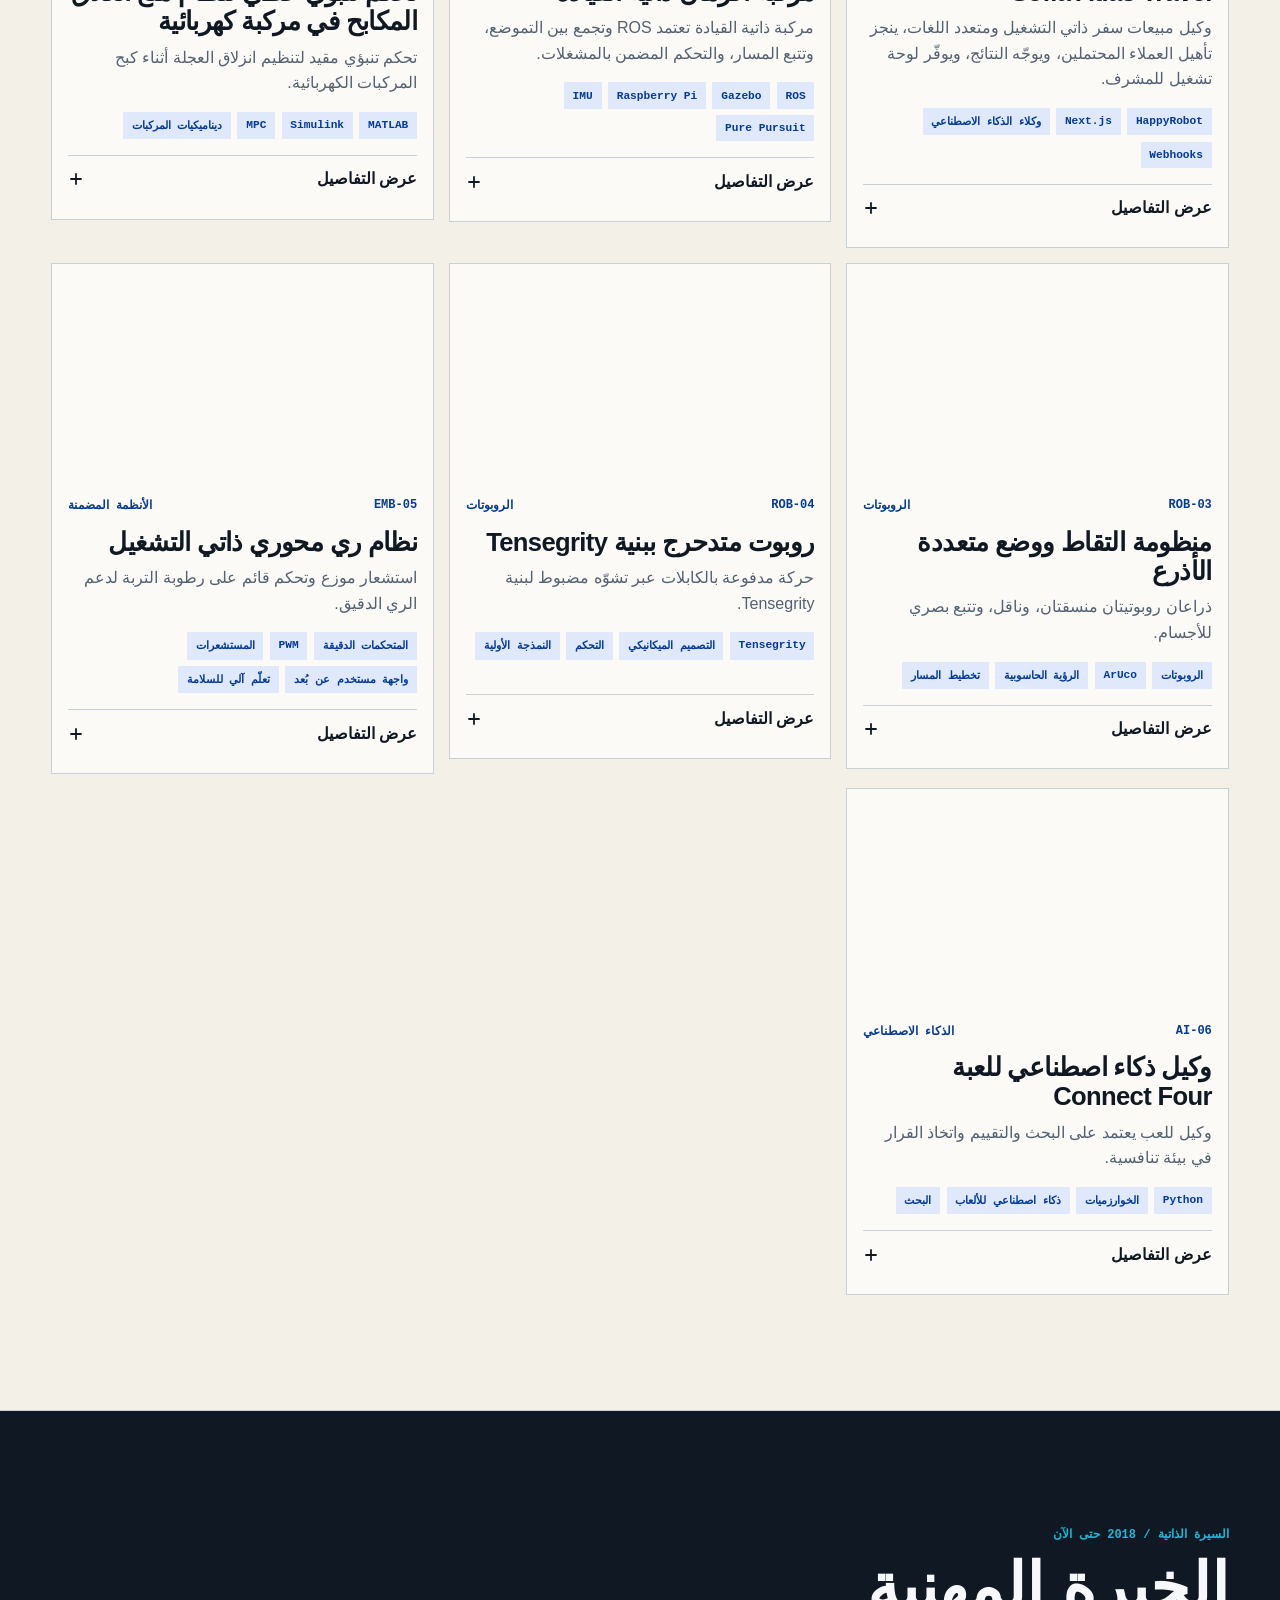
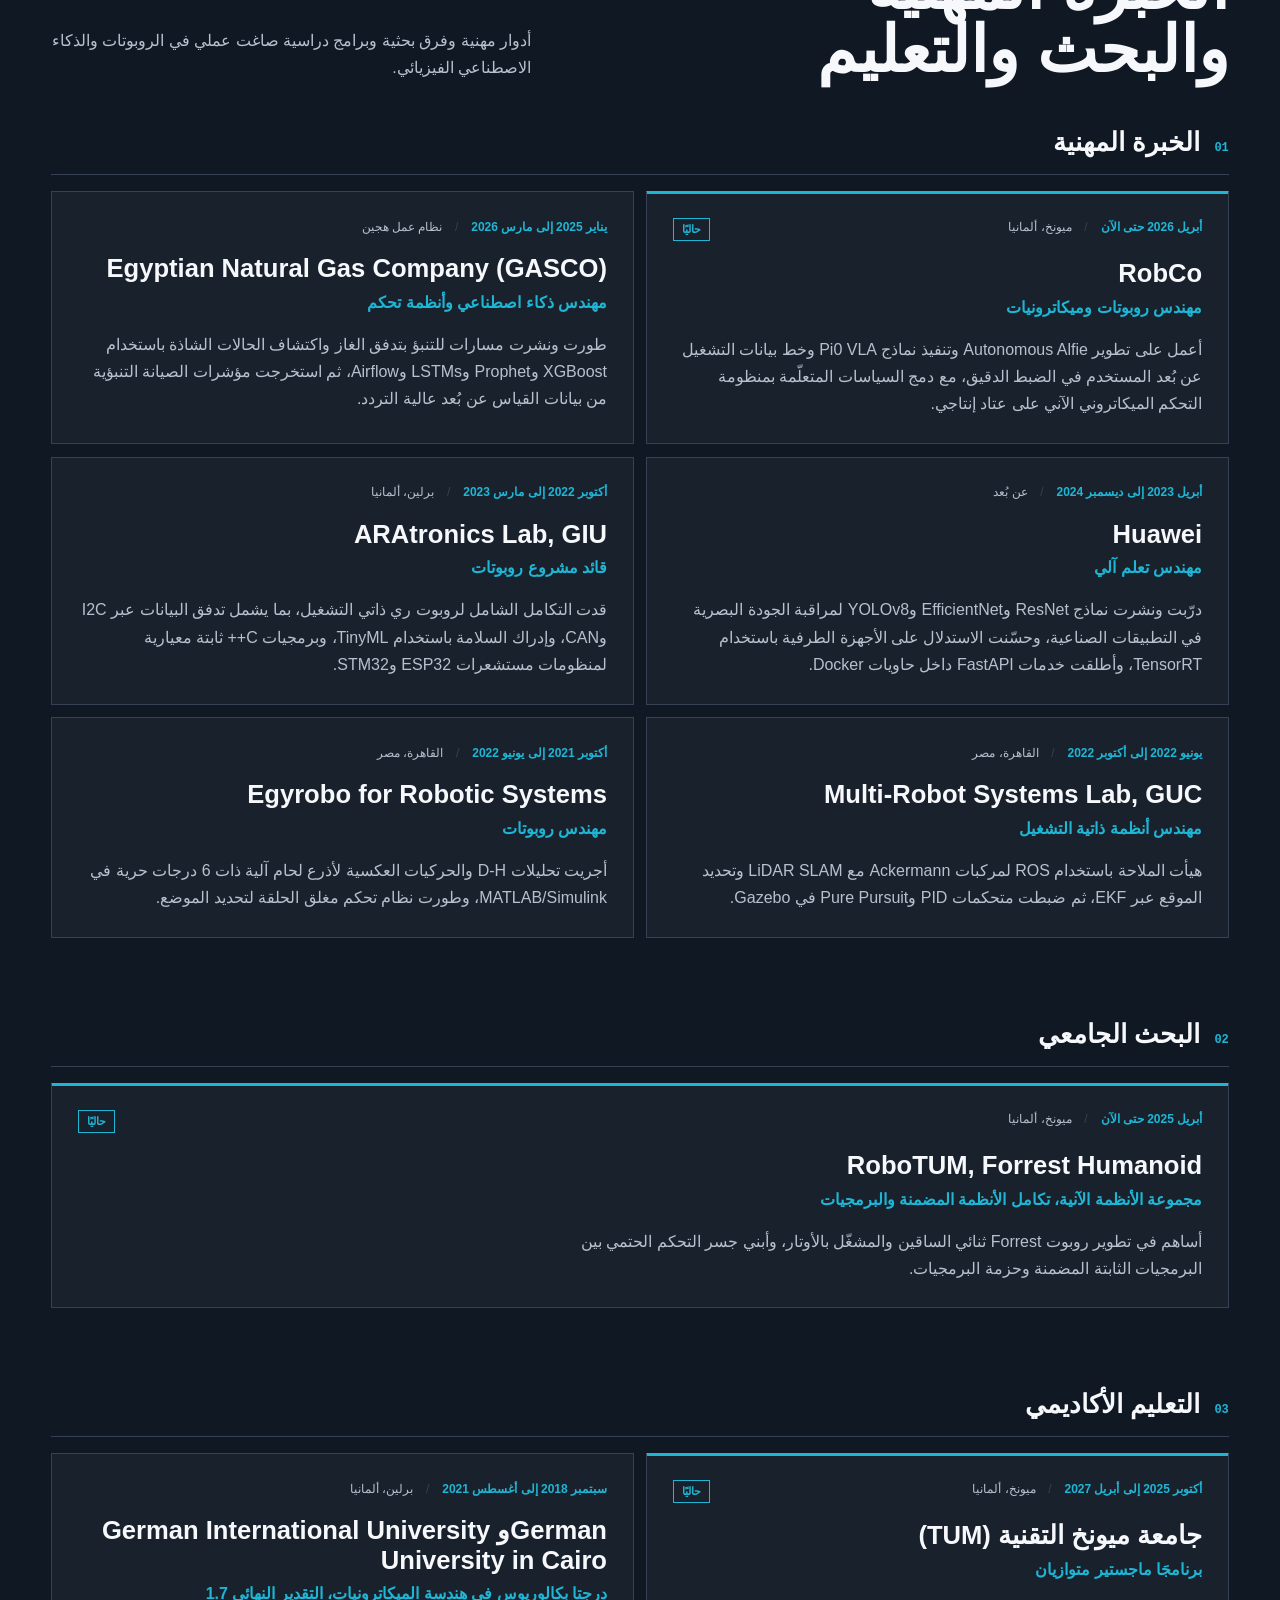
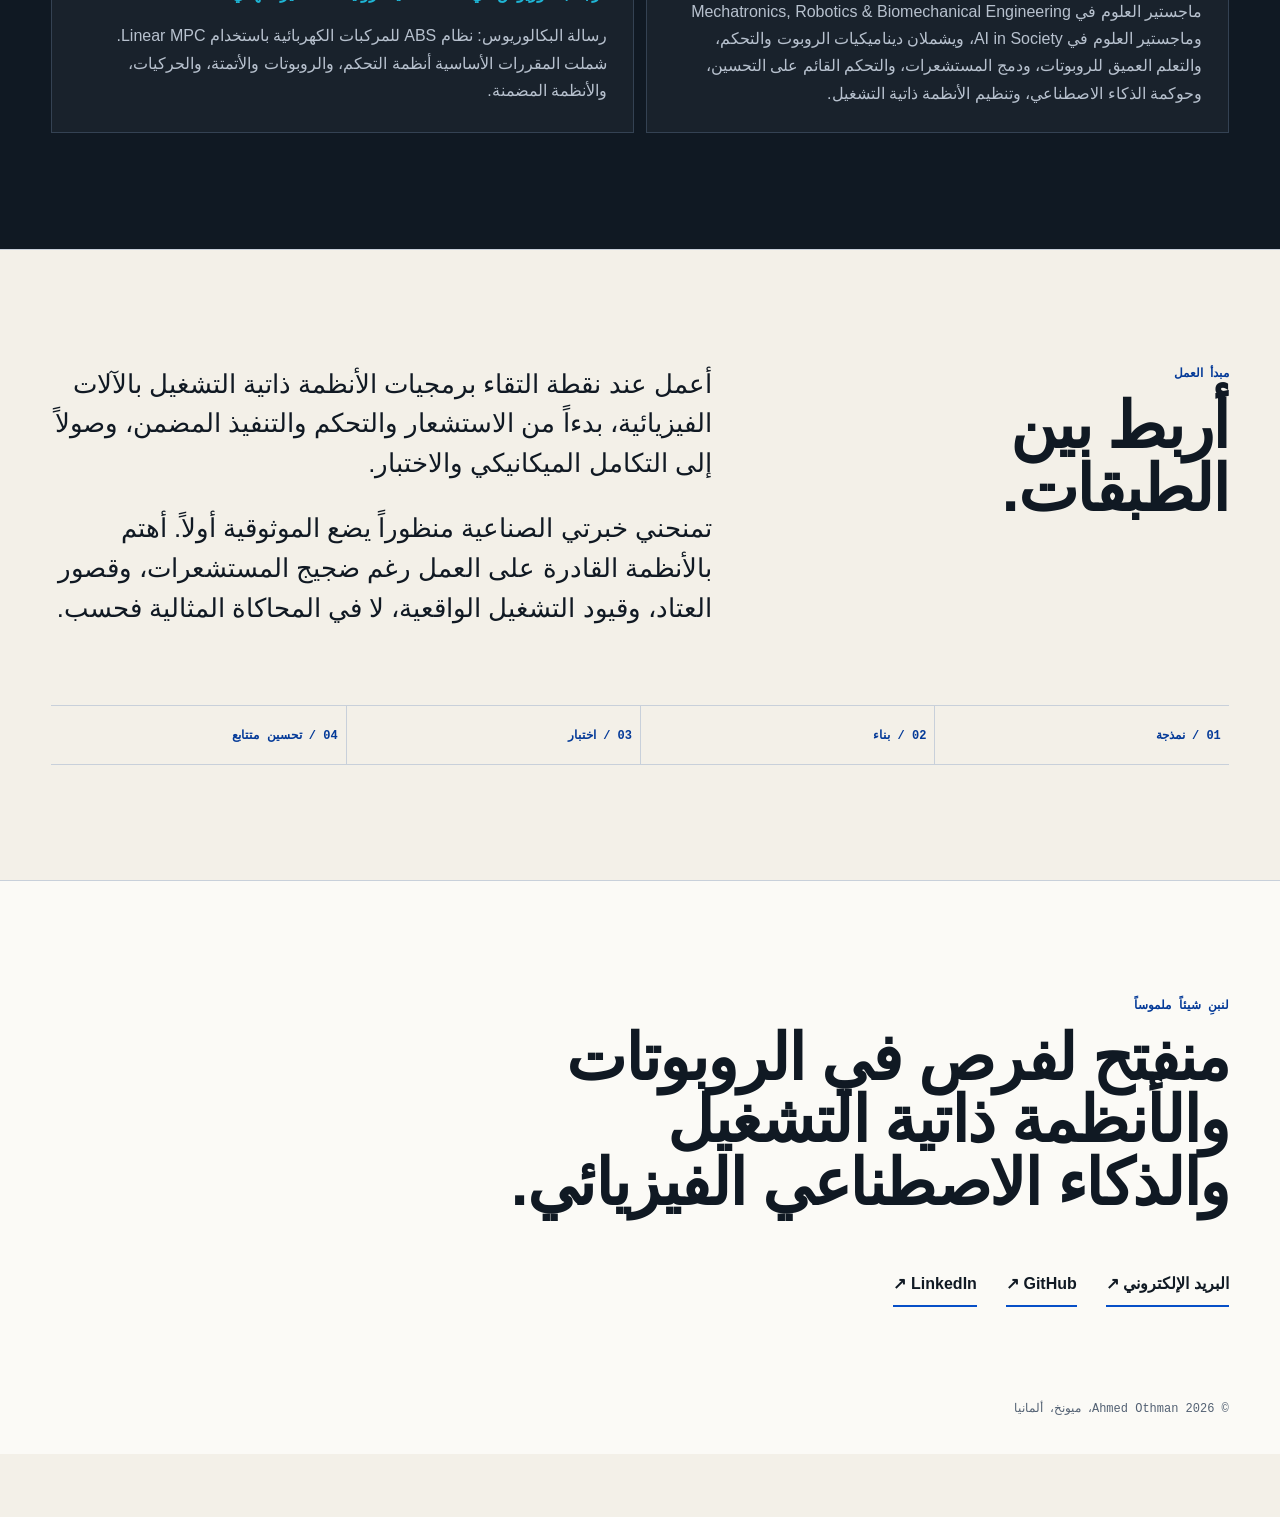
==== commit 628e8eb3: "Move restored portrait into hero" ====
--- a/ar/index.html
+++ b/ar/index.html
@@ -38,7 +38,7 @@
   <link rel="apple-touch-icon" href="/apple-touch-icon.png">
   <link rel="manifest" href="/site.webmanifest">
   <script src="/theme-init.js?v=b5e477ce3568"></script>
-  <link rel="stylesheet" href="/styles.css?v=0f8daa10a729">
+  <link rel="stylesheet" href="/styles.css?v=5f9a228c7be9">
   <script type="application/ld+json">{"@context":"https://schema.org","@type":"ProfilePage","@id":"https://ahmadothmann.github.io/ar/#profile-page","url":"https://ahmadothmann.github.io/ar/","name":"ملف Ahmed Othman الهندسي","description":"ملف أعمال Ahmed Othman في الروبوتات والأنظمة ذاتية التشغيل والتحكم والأنظمة المضمنة.","inLanguage":"ar","mainEntity":{"@type":"Person","@id":"https://ahmadothmann.github.io/#ahmed-othman","name":"Ahmed Othman","url":"https://ahmadothmann.github.io/","jobTitle":"مهندس الروبوتات والذكاء الاصطناعي الفيزيائي","sameAs":["https://github.com/AhmadOthmann","https://www.linkedin.com/in/ahmedothman-"],"alumniOf":[{"@type":"CollegeOrUniversity","name":"German University in Cairo"},{"@type":"CollegeOrUniversity","name":"German International University Berlin"}],"knowsAbout":["Robotics","Physical AI","Control systems","Embedded systems","Autonomy"]}}</script>
   <script src="/script.js?v=9e08bb079b46" defer></script>
 </head>
@@ -110,14 +110,19 @@
         </div>
         <p class="stack-line"><strong>التقنيات الأساسية</strong><bdi>ROS2 · Python · C++ · MATLAB/Simulink · التحكم · الأنظمة المضمنة</bdi></p>
       </div>
-      <div class="hero-system" aria-hidden="true">
-        <div class="system-grid"></div><div class="orbit o1"></div><div class="orbit o2"></div>
-        <div class="joint j1"><i></i></div><div class="link l1"></div>
-        <div class="joint j2"><i></i></div><div class="link l2"></div>
-        <div class="effector"><i></i><i></i><i></i></div>
-        <span class="telemetry t1">المفصل 1 / +034.2°</span>
-        <span class="telemetry t2">التحكم / 500 هرتز</span>
-        <span class="telemetry t3">الحالة / اسمية</span>
+      <div class="hero-system">
+        <div class="hero-diagram" aria-hidden="true">
+          <div class="system-grid"></div><div class="orbit o1"></div><div class="orbit o2"></div>
+          <div class="joint j1"><i></i></div><div class="link l1"></div>
+          <div class="joint j2"><i></i></div><div class="link l2"></div>
+          <div class="effector"><i></i><i></i><i></i></div>
+          <span class="telemetry t1">المفصل 1 / +034.2°</span>
+          <span class="telemetry t2">التحكم / 500 هرتز</span>
+          <span class="telemetry t3">الحالة / اسمية</span>
+        </div>
+        <div class="hero-portrait-frame">
+          <img class="profile-portrait" src="/assets/ahmed-othman-portrait.webp?v=b38fe36c8748" alt="صورة شخصية لأحمد عثمان" width="1254" height="1254" decoding="async" fetchpriority="high">
+        </div>
       </div>
     </section>
 
@@ -413,13 +418,7 @@
     </section>
 
     <section class="section about" id="about">
-      <div class="about-heading">
-        <p class="eyebrow">مبدأ العمل</p>
-        <h2>أربط بين الطبقات.</h2>
-        <div class="portrait-frame">
-          <img class="profile-portrait" src="/assets/ahmed-othman-portrait.webp?v=0038f41f1b6d" alt="صورة شخصية لأحمد عثمان" width="400" height="400" loading="lazy" decoding="async">
-        </div>
-      </div>
+      <div><p class="eyebrow">مبدأ العمل</p><h2>أربط بين الطبقات.</h2></div>
       <div class="about-copy"><p>أعمل عند نقطة التقاء برمجيات الأنظمة ذاتية التشغيل بالآلات الفيزيائية، بدءاً من الاستشعار والتحكم والتنفيذ المضمن، وصولاً إلى التكامل الميكانيكي والاختبار.</p><p>تمنحني خبرتي الصناعية منظوراً يضع الموثوقية أولاً. أهتم بالأنظمة القادرة على العمل رغم ضجيج المستشعرات، وقصور العتاد، وقيود التشغيل الواقعية، لا في المحاكاة المثالية فحسب.</p></div>
       <div class="principles"><span>01 / نمذجة</span><span>02 / بناء</span><span>03 / اختبار</span><span>04 / تحسين متتابع</span></div>
     </section>
--- a/styles.css
+++ b/styles.css
@@ -625,6 +625,56 @@
   background: linear-gradient(135deg, var(--surface-soft), var(--surface));
 }
 
+.hero-diagram {
+  position: absolute;
+  inset: 0;
+  z-index: 1;
+}
+
+.hero-portrait-frame {
+  position: absolute;
+  inset-inline-end: clamp(1.25rem, 3vw, 3rem);
+  inset-block-end: clamp(1.75rem, 4vw, 3rem);
+  z-index: 4;
+  isolation: isolate;
+  width: clamp(14rem, 19vw, 18rem);
+  aspect-ratio: 1;
+  padding: 0.72rem;
+  border: 1px solid var(--line-strong);
+  background: var(--surface);
+  box-shadow: 0 1.5rem 4rem rgb(14 25 40 / 26%);
+}
+
+.hero-portrait-frame::before,
+.hero-portrait-frame::after {
+  content: "";
+  position: absolute;
+  pointer-events: none;
+}
+
+.hero-portrait-frame::before {
+  inset: 1rem;
+  z-index: 1;
+  border: 1px solid rgb(255 255 255 / 32%);
+}
+
+.hero-portrait-frame::after {
+  inset-block-start: 0.65rem;
+  inset-block-end: -0.65rem;
+  inset-inline-start: 0.65rem;
+  inset-inline-end: -0.65rem;
+  z-index: -1;
+  border: 1px solid var(--blue);
+}
+
+.profile-portrait {
+  width: 100%;
+  height: 100%;
+  display: block;
+  object-fit: cover;
+  background: var(--ink);
+}
+
 .system-grid {
   position: absolute;
   inset: 0;
@@ -755,12 +805,12 @@
 
 .t2 {
   inset-inline-end: 8%;
-  inset-block-start: 68%;
+  inset-block-start: 42%;
   color: var(--orange-text);
 }
 
 .t3 {
-  inset-inline-end: 8%;
+  inset-inline-start: 8%;
   inset-block-end: 8%;
   color: var(--blue-deep);
 }
@@ -1128,54 +1178,6 @@
   row-gap: clamp(2.5rem, 4vw, 4rem);
 }
 
-.about-heading {
-  min-width: 0;
-}
-
-.portrait-frame {
-  position: relative;
-  isolation: isolate;
-  width: min(100%, 22rem);
-  aspect-ratio: 1;
-  margin-block-start: clamp(2rem, 4vw, 3.25rem);
-  margin-inline-start: auto;
-  margin-inline-end: 0;
-  padding: 0.7rem;
-  border: 1px solid var(--line-strong);
-  background: var(--surface);
-  box-shadow: var(--shadow);
-}
-
-.portrait-frame::before,
-.portrait-frame::after {
-  content: "";
-  position: absolute;
-  pointer-events: none;
-}
-
-.portrait-frame::before {
-  inset: 1rem;
-  z-index: 1;
-  border: 1px solid rgb(255 255 255 / 32%);
-}
-
-.portrait-frame::after {
-  inset-block-start: 0.65rem;
-  inset-block-end: -0.65rem;
-  inset-inline-start: 0.65rem;
-  inset-inline-end: -0.65rem;
-  z-index: -1;
-  border: 1px solid var(--blue);
-}
-
-.profile-portrait {
-  width: 100%;
-  height: 100%;
-  display: block;
-  object-fit: cover;
-  background: var(--ink);
-}
-
 .about-copy {
   font-size: clamp(1.25rem, 2vw, 1.8rem);
   line-height: 1.55;
@@ -1280,7 +1282,7 @@
 
 html[data-theme="contrast"] .project-card,
 html[data-theme="contrast"] .career-card,
-html[data-theme="contrast"] .portrait-frame,
+html[data-theme="contrast"] .hero-portrait-frame,
 html[data-theme="contrast"] .tool-menu > summary,
 html[data-theme="contrast"] .appearance-panel,
 html[data-theme="contrast"] .language-menu ul,
@@ -1289,11 +1291,11 @@
   border-width: 2px;
 }
 
-html[data-theme="contrast"] .portrait-frame::before {
+html[data-theme="contrast"] .hero-portrait-frame::before {
   border-color: var(--line);
 }
 
-html[data-theme="contrast"] .portrait-frame::after {
+html[data-theme="contrast"] .hero-portrait-frame::after {
   border-width: 2px;
 }
 
@@ -1319,6 +1321,10 @@
     min-height: 32rem;
     border-inline-start: 0;
     border-block-start: 1px solid var(--line);
+  }
+
+  .hero-portrait-frame {
+    width: clamp(13rem, 28vw, 15.5rem);
   }
 
   .project-grid {
@@ -1410,6 +1416,13 @@
     min-height: 25rem;
   }
 
+  .hero-portrait-frame {
+    width: min(48vw, 12.5rem);
+    inset-inline-end: 1rem;
+    inset-block-end: 1rem;
+    padding: 0.55rem;
+  }
+
   .o1 {
     width: 23rem;
     height: 23rem;
@@ -1441,12 +1454,6 @@
   .about {
     grid-template-columns: 1fr;
     gap: 2rem;
-  }
-
-  .portrait-frame {
-    width: min(100%, 20rem);
-    margin-block-start: 2rem;
-    margin-inline: auto;
   }
 
   .principles {
@@ -1548,6 +1555,19 @@
     forced-color-adjust: none;
   }
 
+  .hero-portrait-frame {
+    border: 2px solid CanvasText;
+    box-shadow: none;
+  }
+
+  .hero-portrait-frame::before {
+    border-color: CanvasText;
+  }
+
+  .hero-portrait-frame::after {
+    display: none;
+  }
+
   :focus-visible {
     outline: 3px solid Highlight;
     box-shadow: none;
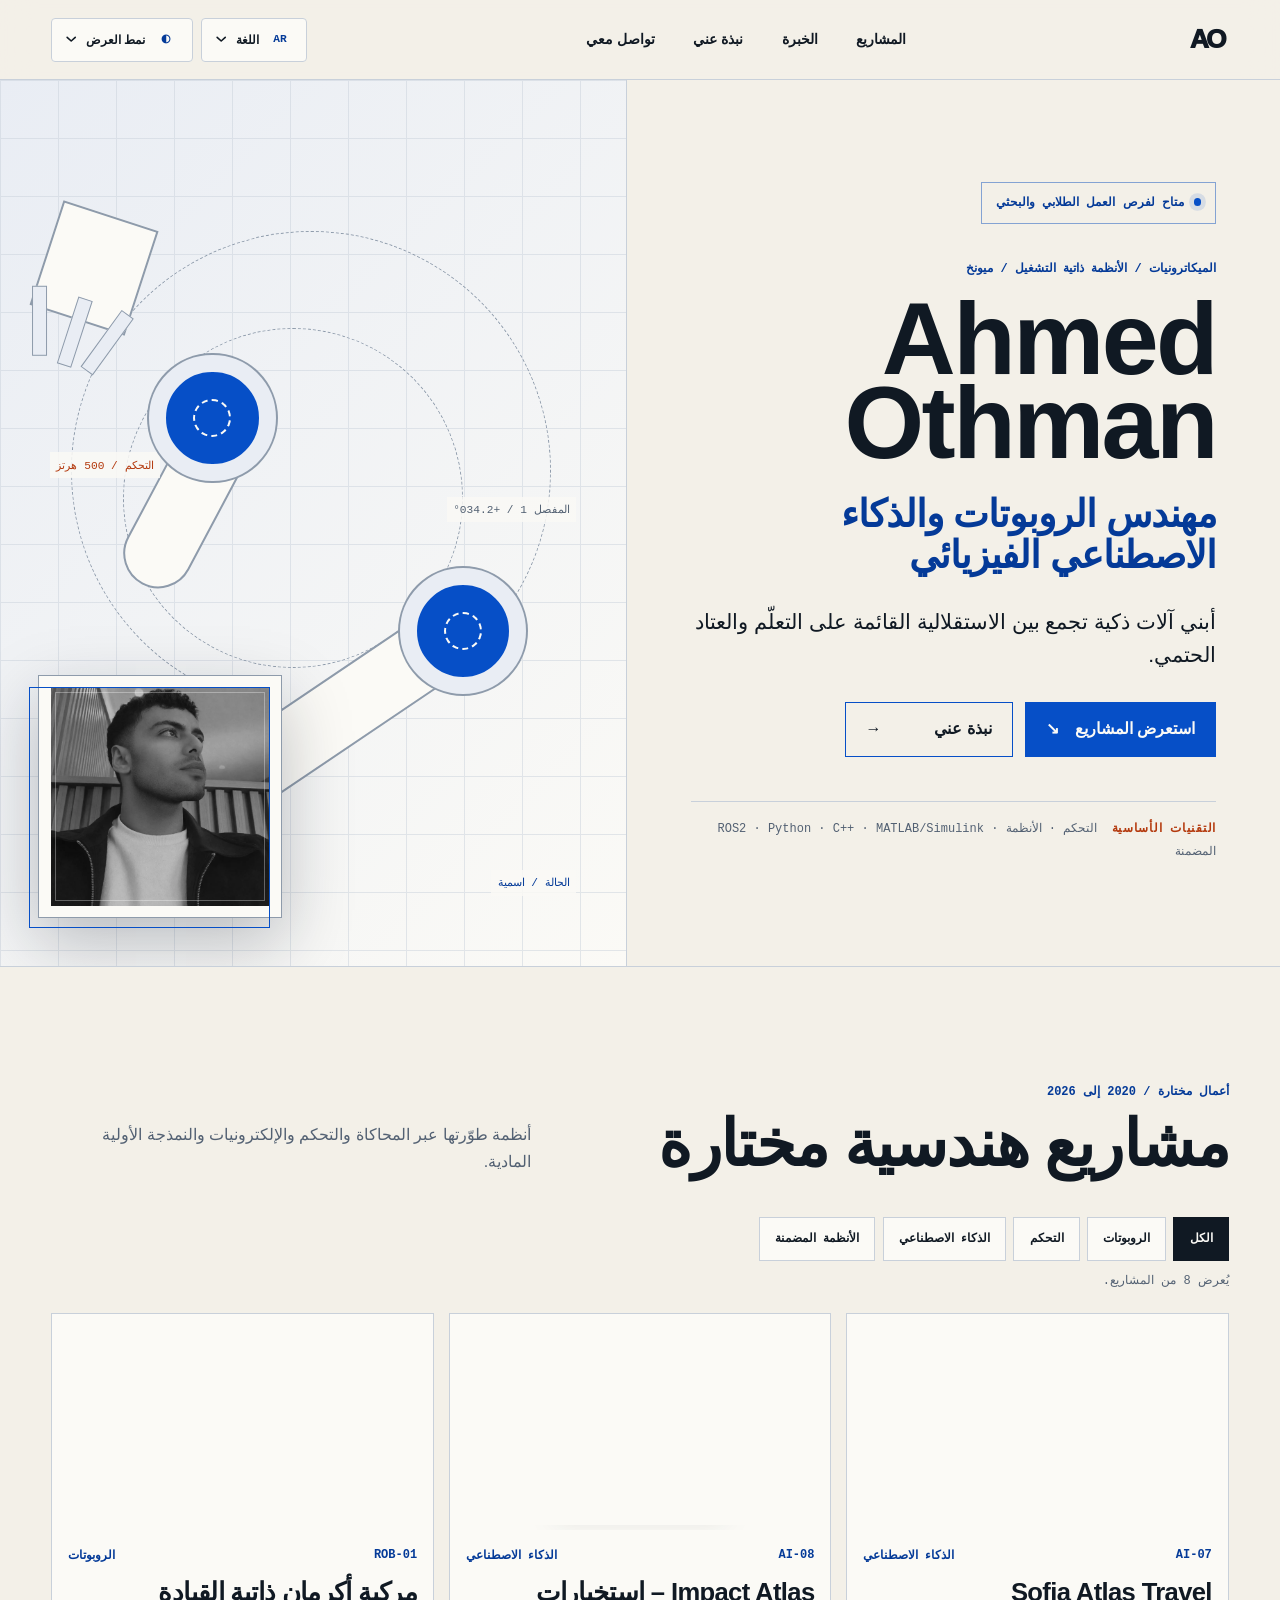
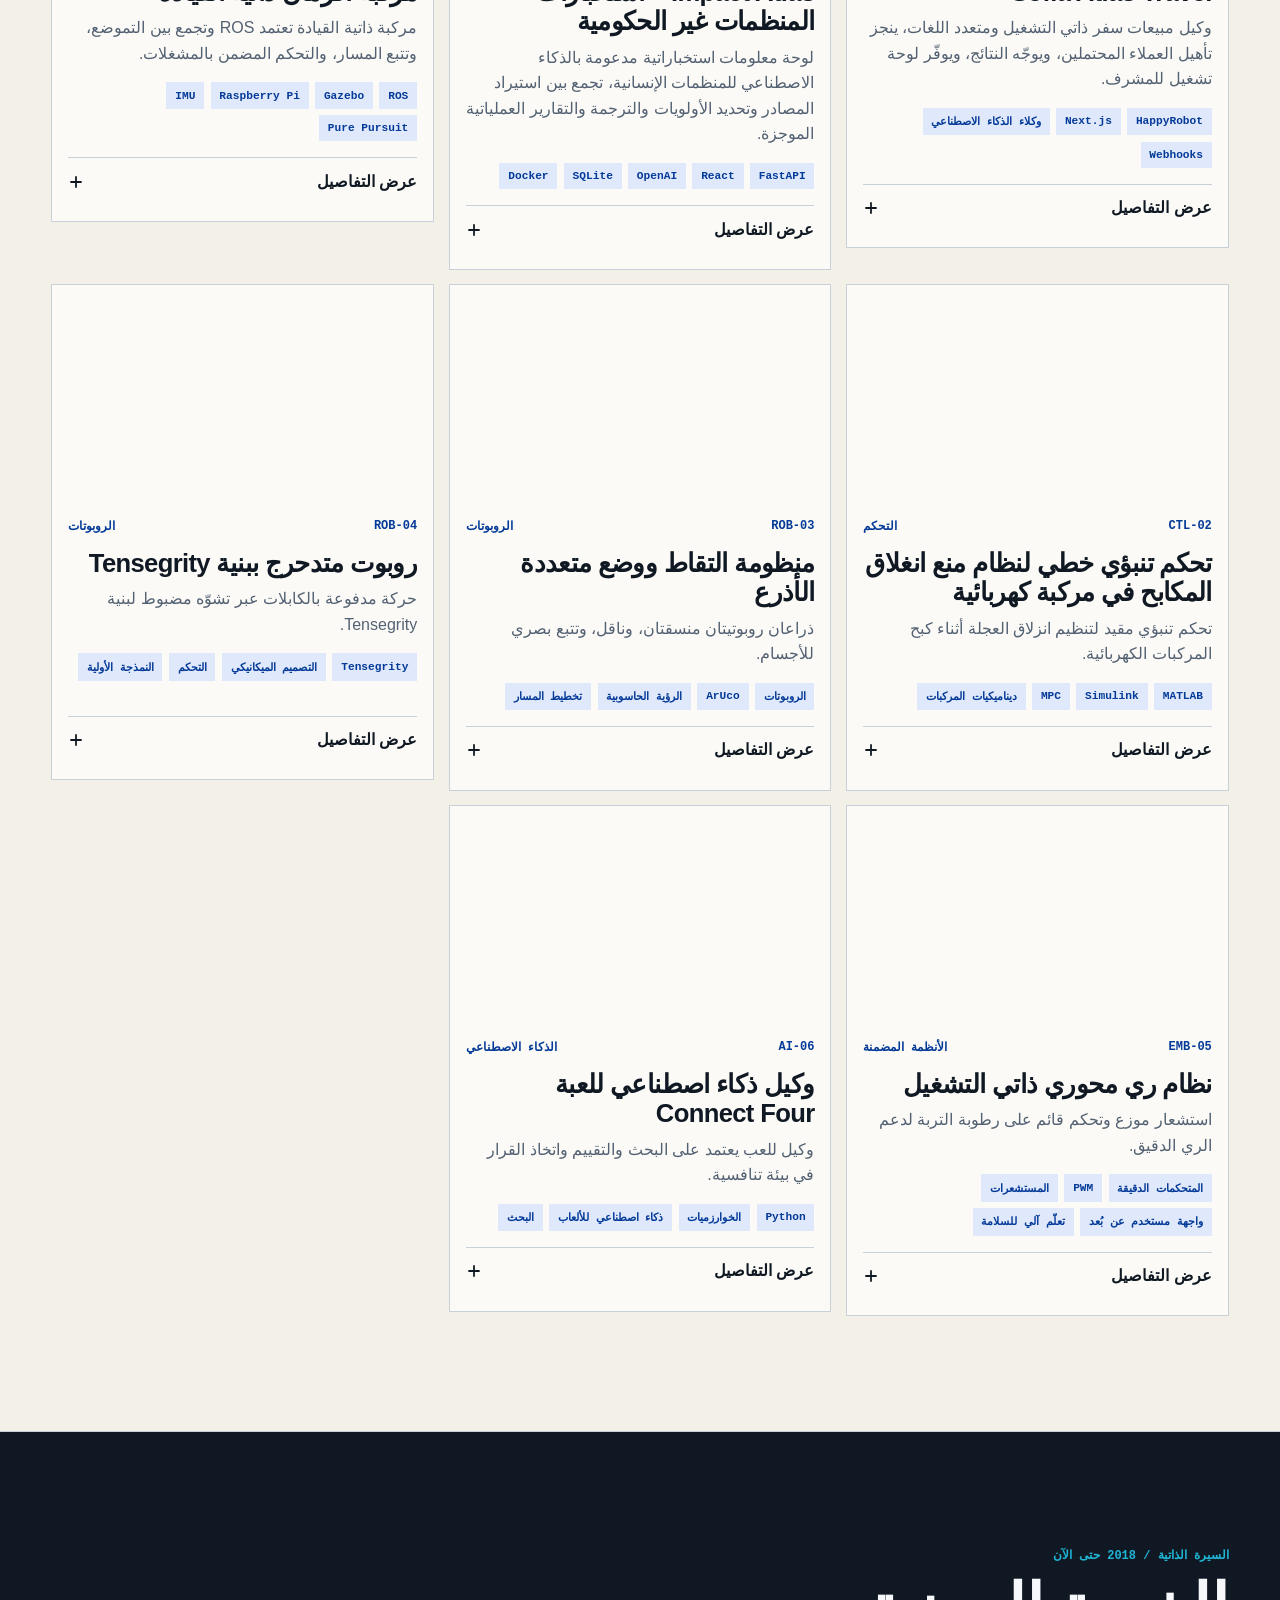
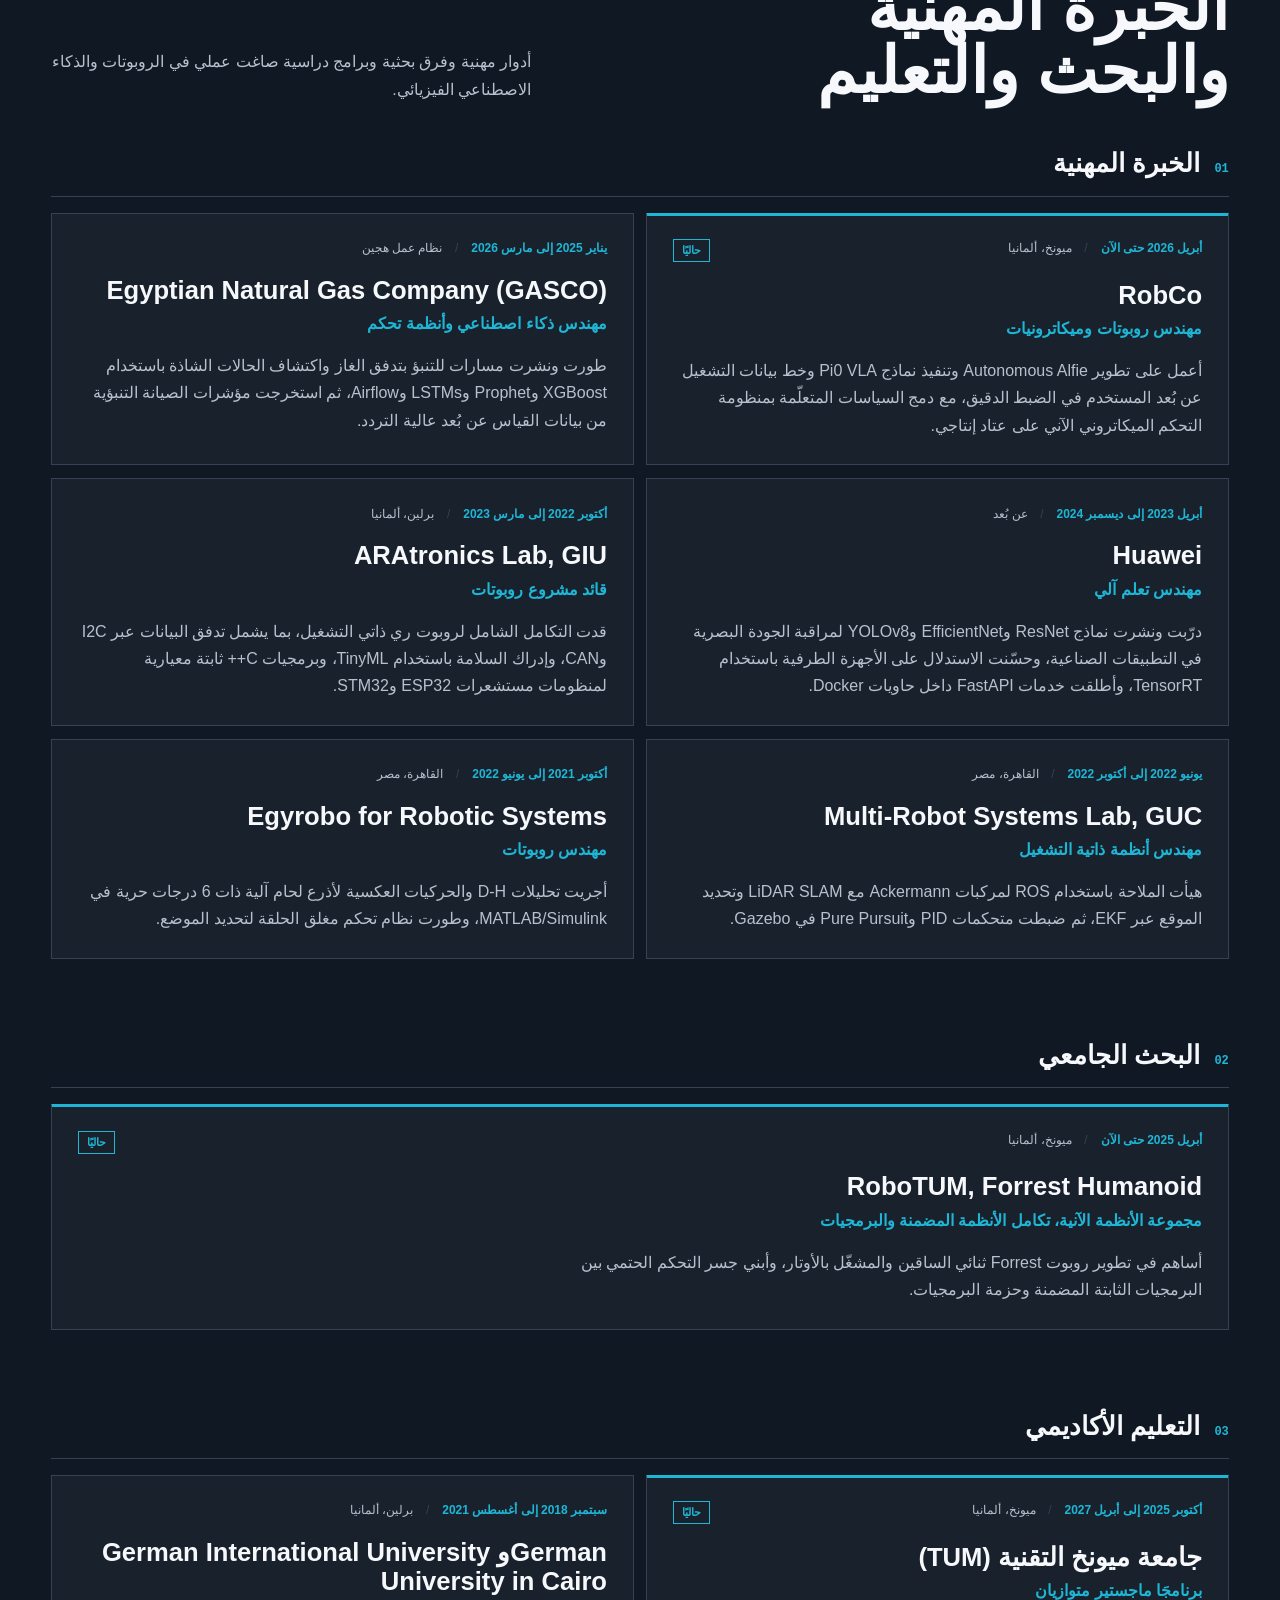
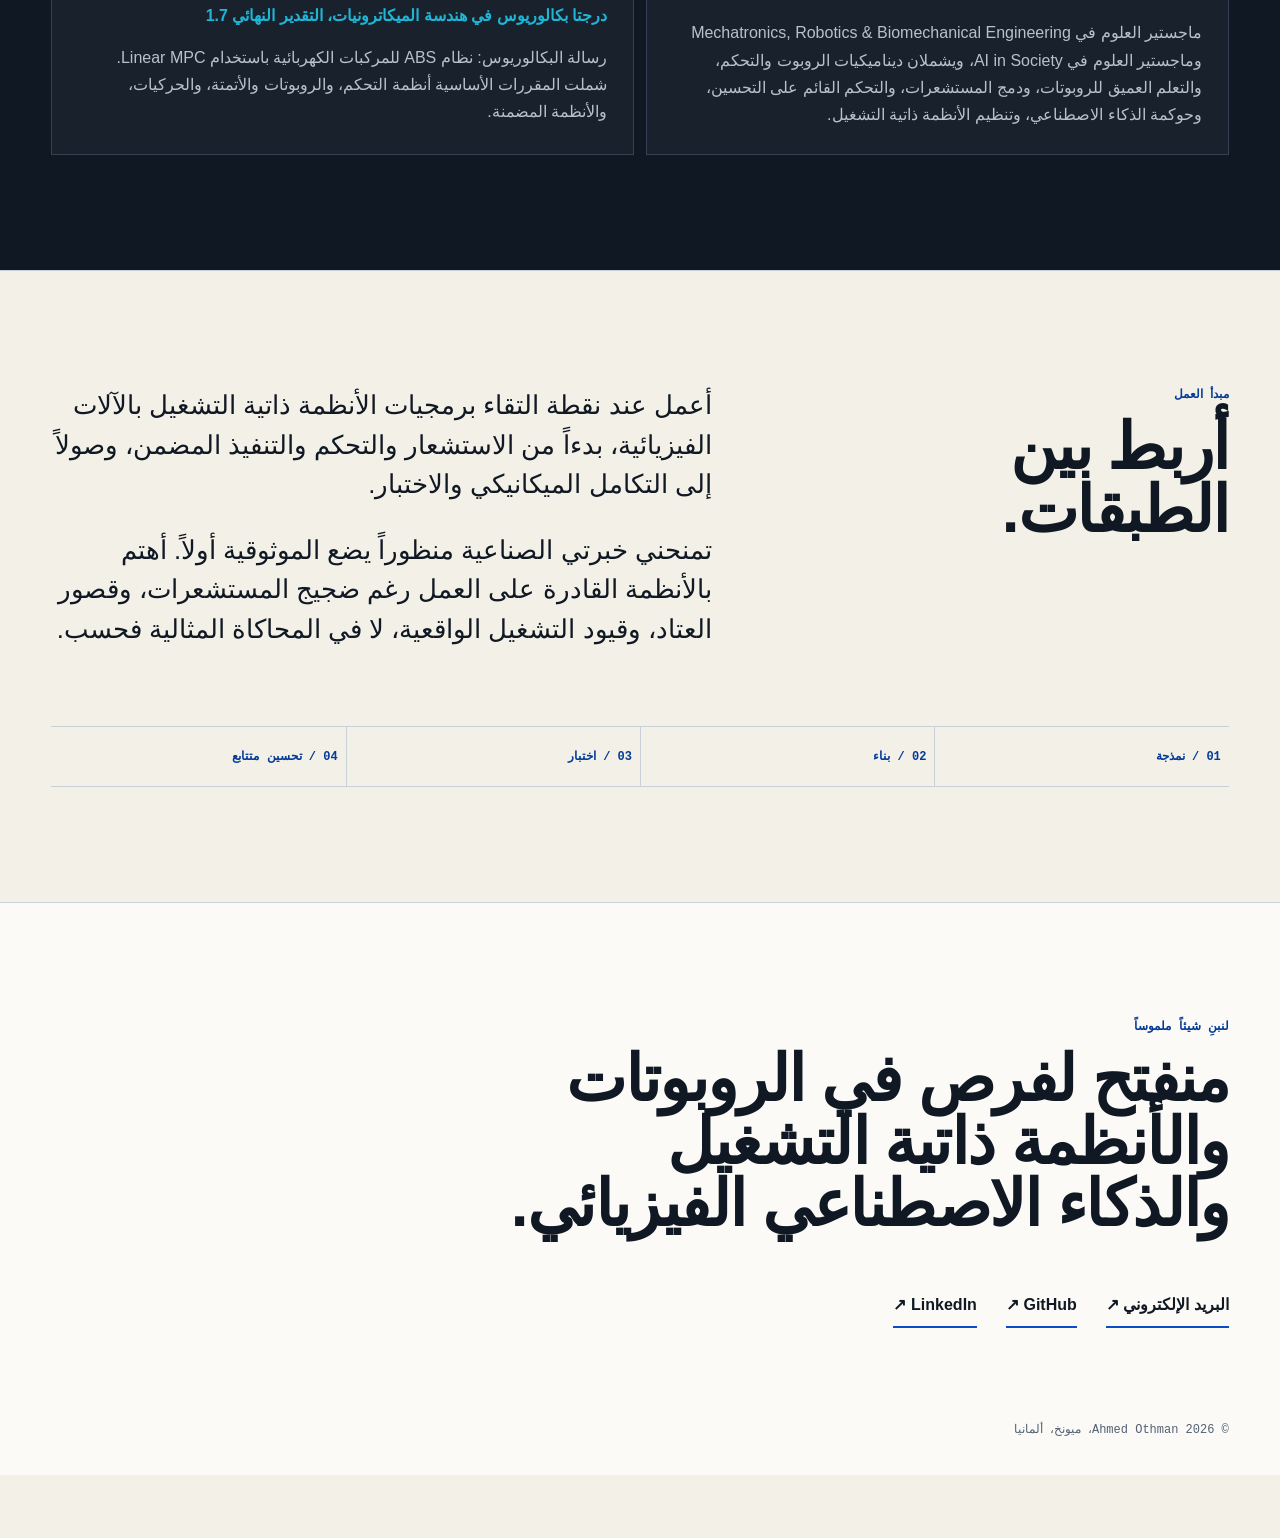
==== commit bd04c30b: "Fix project grid alignment and sync localized pages - Integrate project into translation files (en.j" ====
--- a/ar/index.html
+++ b/ar/index.html
@@ -37,10 +37,10 @@
   <link rel="icon" href="/favicon.ico" sizes="any">
   <link rel="apple-touch-icon" href="/apple-touch-icon.png">
   <link rel="manifest" href="/site.webmanifest">
-  <script src="/theme-init.js?v=b5e477ce3568"></script>
-  <link rel="stylesheet" href="/styles.css?v=5f9a228c7be9">
+  <script src="/theme-init.js?v=b0ed0eb087c8"></script>
+  <link rel="stylesheet" href="/styles.css?v=d5f8140a8be3">
   <script type="application/ld+json">{"@context":"https://schema.org","@type":"ProfilePage","@id":"https://ahmadothmann.github.io/ar/#profile-page","url":"https://ahmadothmann.github.io/ar/","name":"ملف Ahmed Othman الهندسي","description":"ملف أعمال Ahmed Othman في الروبوتات والأنظمة ذاتية التشغيل والتحكم والأنظمة المضمنة.","inLanguage":"ar","mainEntity":{"@type":"Person","@id":"https://ahmadothmann.github.io/#ahmed-othman","name":"Ahmed Othman","url":"https://ahmadothmann.github.io/","jobTitle":"مهندس الروبوتات والذكاء الاصطناعي الفيزيائي","sameAs":["https://github.com/AhmadOthmann","https://www.linkedin.com/in/ahmedothman-"],"alumniOf":[{"@type":"CollegeOrUniversity","name":"German University in Cairo"},{"@type":"CollegeOrUniversity","name":"German International University Berlin"}],"knowsAbout":["Robotics","Physical AI","Control systems","Embedded systems","Autonomy"]}}</script>
-  <script src="/script.js?v=9e08bb079b46" defer></script>
+  <script src="/script.js?v=b37c33d925f2" defer></script>
 </head>
 <body>
   <a class="skip-link" href="#main-content">الانتقال إلى المحتوى الرئيسي</a>
@@ -141,7 +141,7 @@
       </fieldset>
       <p class="filter-status" id="filter-status" role="status" aria-live="polite"
          data-count-one="يُعرض مشروع واحد."
-         data-count-many="يُعرض {count} من المشاريع.">يُعرض 7 من المشاريع.</p>
+         data-count-many="يُعرض {count} من المشاريع.">يُعرض 8 من المشاريع.</p>
       <div class="project-grid">
         <article class="project-card" id="project-atlas" data-category="ai">
           <div class="project-visual has-image">
@@ -156,6 +156,22 @@
             <div class="project-detail">
               <p>طوّرته لتحدي HappyRobot ضمن فعالية TUM.ai Makeathon. تؤهّل Sofia المتصلين الواردين بأربع لغات، وتستخرج 14 حقلاً منظماً لبيانات العميل المحتمل، وتوجّه النتائج، وتجدول معاودة الاتصال، وتربط أحداث التأهيل بلوحة Mission Control آمنة.</p>
               <a class="repository-link" href="https://github.com/AhmadOthmann/Sofia-Atlas-Travel" target="_blank" rel="noopener noreferrer">عرض المستودع <span aria-hidden="true">↗</span><span class="visually-hidden"> (يفتح في علامة تبويب جديدة)</span></a>
+            </div>
+          </details>
+        </article>
+        <article class="project-card" id="project-impactAtlas" data-category="ai">
+          <div class="project-visual has-image">
+            <img src="/assets/project-logos/impact-atlas-ngo.webp" alt="" width="640" height="640" loading="lazy" decoding="async">
+          </div>
+          <div class="card-meta"><span>AI-08</span><span>الذكاء الاصطناعي</span></div>
+          <h3>Impact Atlas – استخبارات المنظمات غير الحكومية</h3>
+          <p class="project-summary">لوحة معلومات استخباراتية مدعومة بالذكاء الاصطناعي للمنظمات الإنسانية، تجمع بين استيراد المصادر وتحديد الأولويات والترجمة والتقارير العملياتية الموجزة.</p>
+          <ul class="tags"><li>FastAPI</li><li>React</li><li>OpenAI</li><li>SQLite</li><li>Docker</li></ul>
+          <details class="project-more">
+            <summary>عرض التفاصيل <svg class="details-indicator" viewBox="0 0 16 16" width="16" height="16" aria-hidden="true" focusable="false"><path d="M3 8h10" /><path class="indicator-vertical" d="M8 3v10" /></svg></summary>
+            <div class="project-detail">
+              <p>تم بناؤه كفريق لمسابقة IOM × Sprints GenAI Hackathon (المركز الأول). يقوم Impact Atlas باستيراد خلاصات RSS ومصادر الويب، وتطبيق تحليل الأهمية المدعوم بالذكاء الاصطناعي، واستخراج المواعيد النهائية للتمويل، وترجمة المحتوى عبر اللغات وتوليد تقارير موجزة تنفيذية لفرق الاستجابة الإنسانية.</p>
+              <a class="repository-link" href="https://github.com/AhmadOthmann/ngo-intelligence-dashboard" target="_blank" rel="noopener noreferrer">عرض المستودع <span aria-hidden="true">↗</span><span class="visually-hidden"> (يفتح في علامة تبويب جديدة)</span></a>
             </div>
           </details>
         </article>
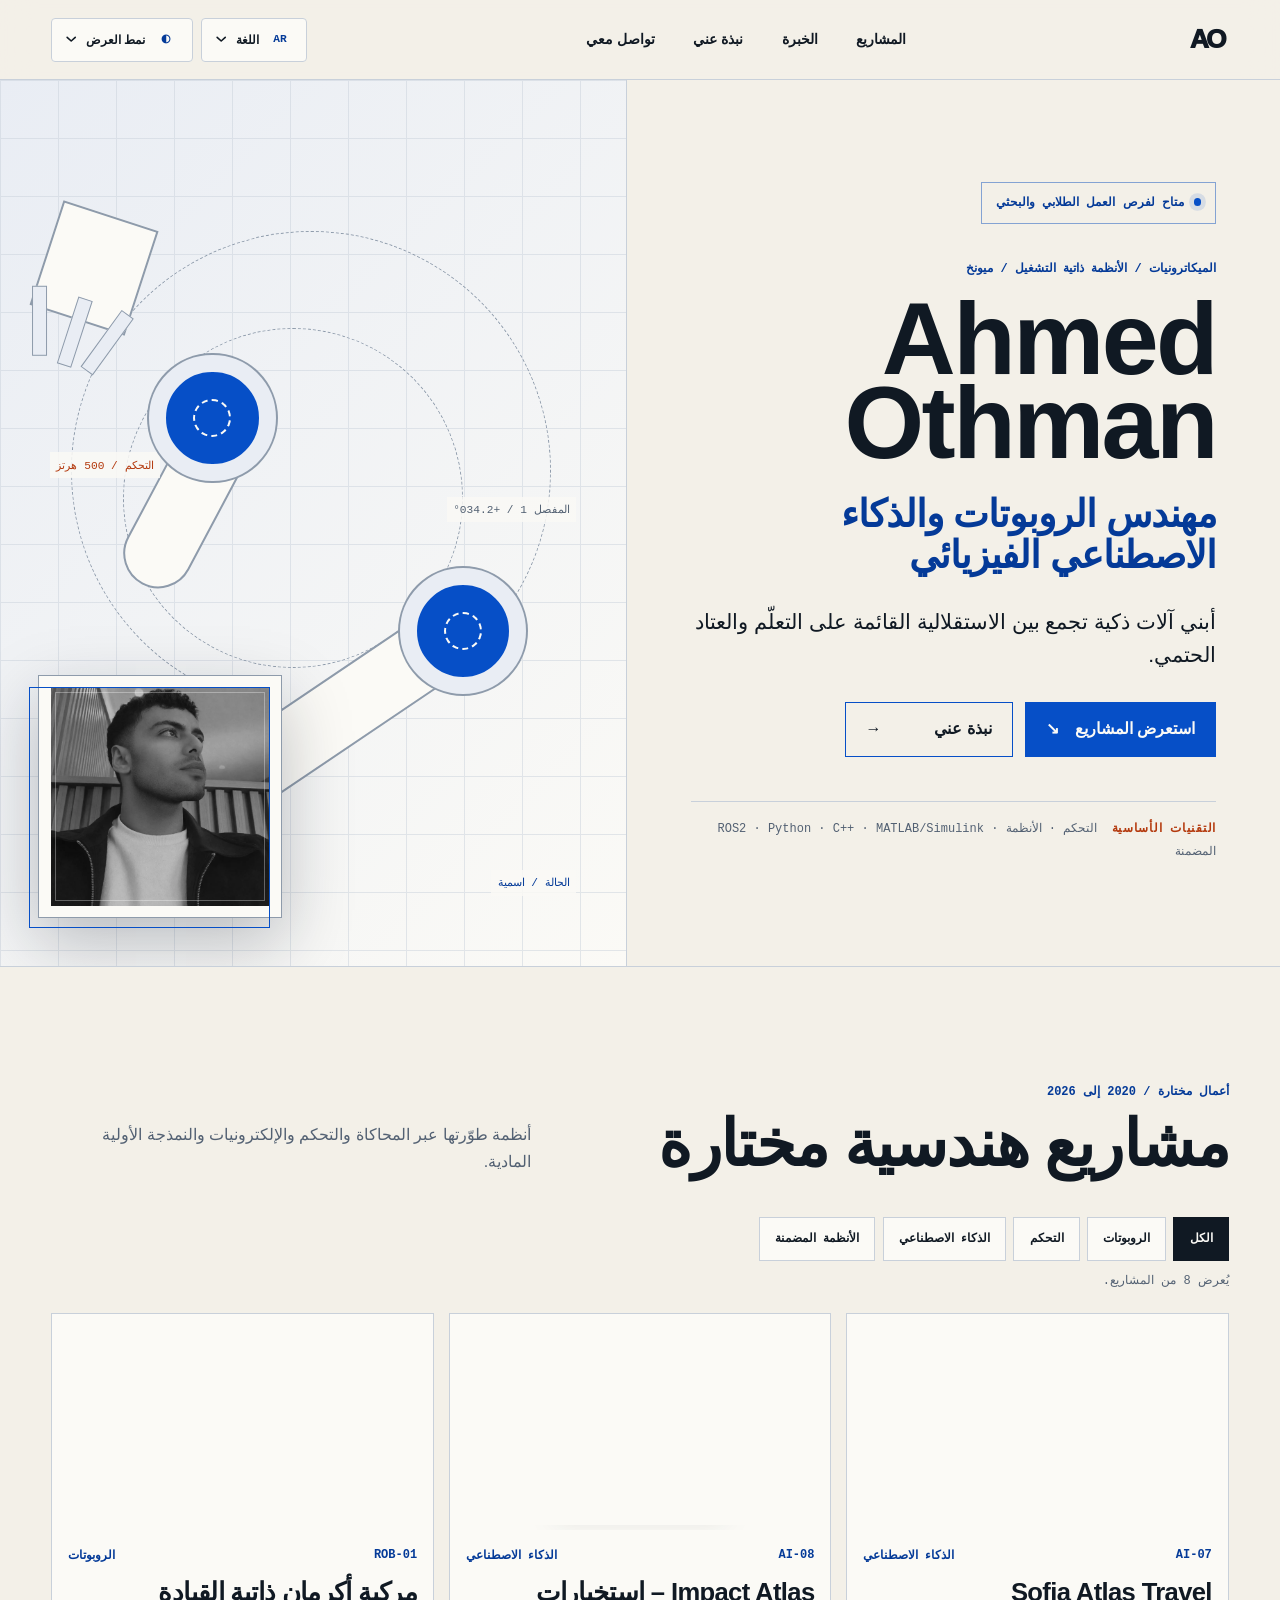
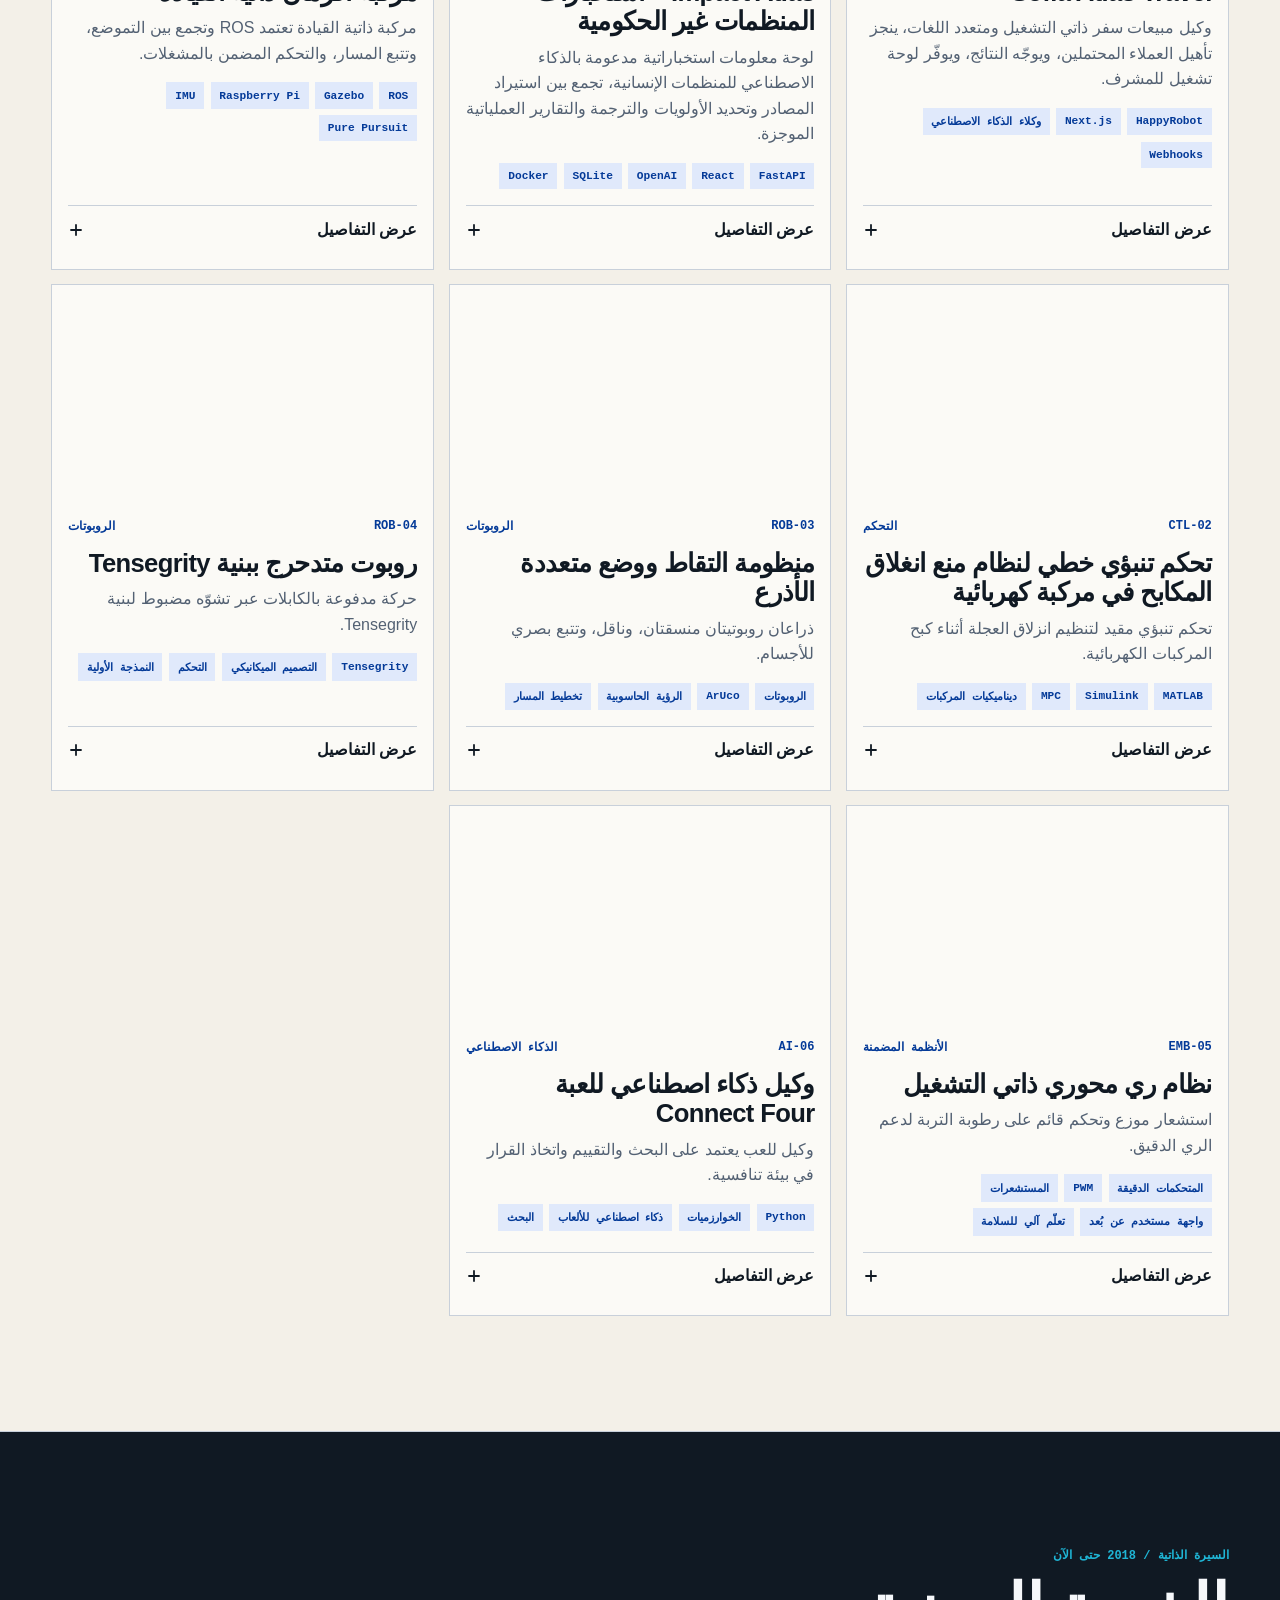
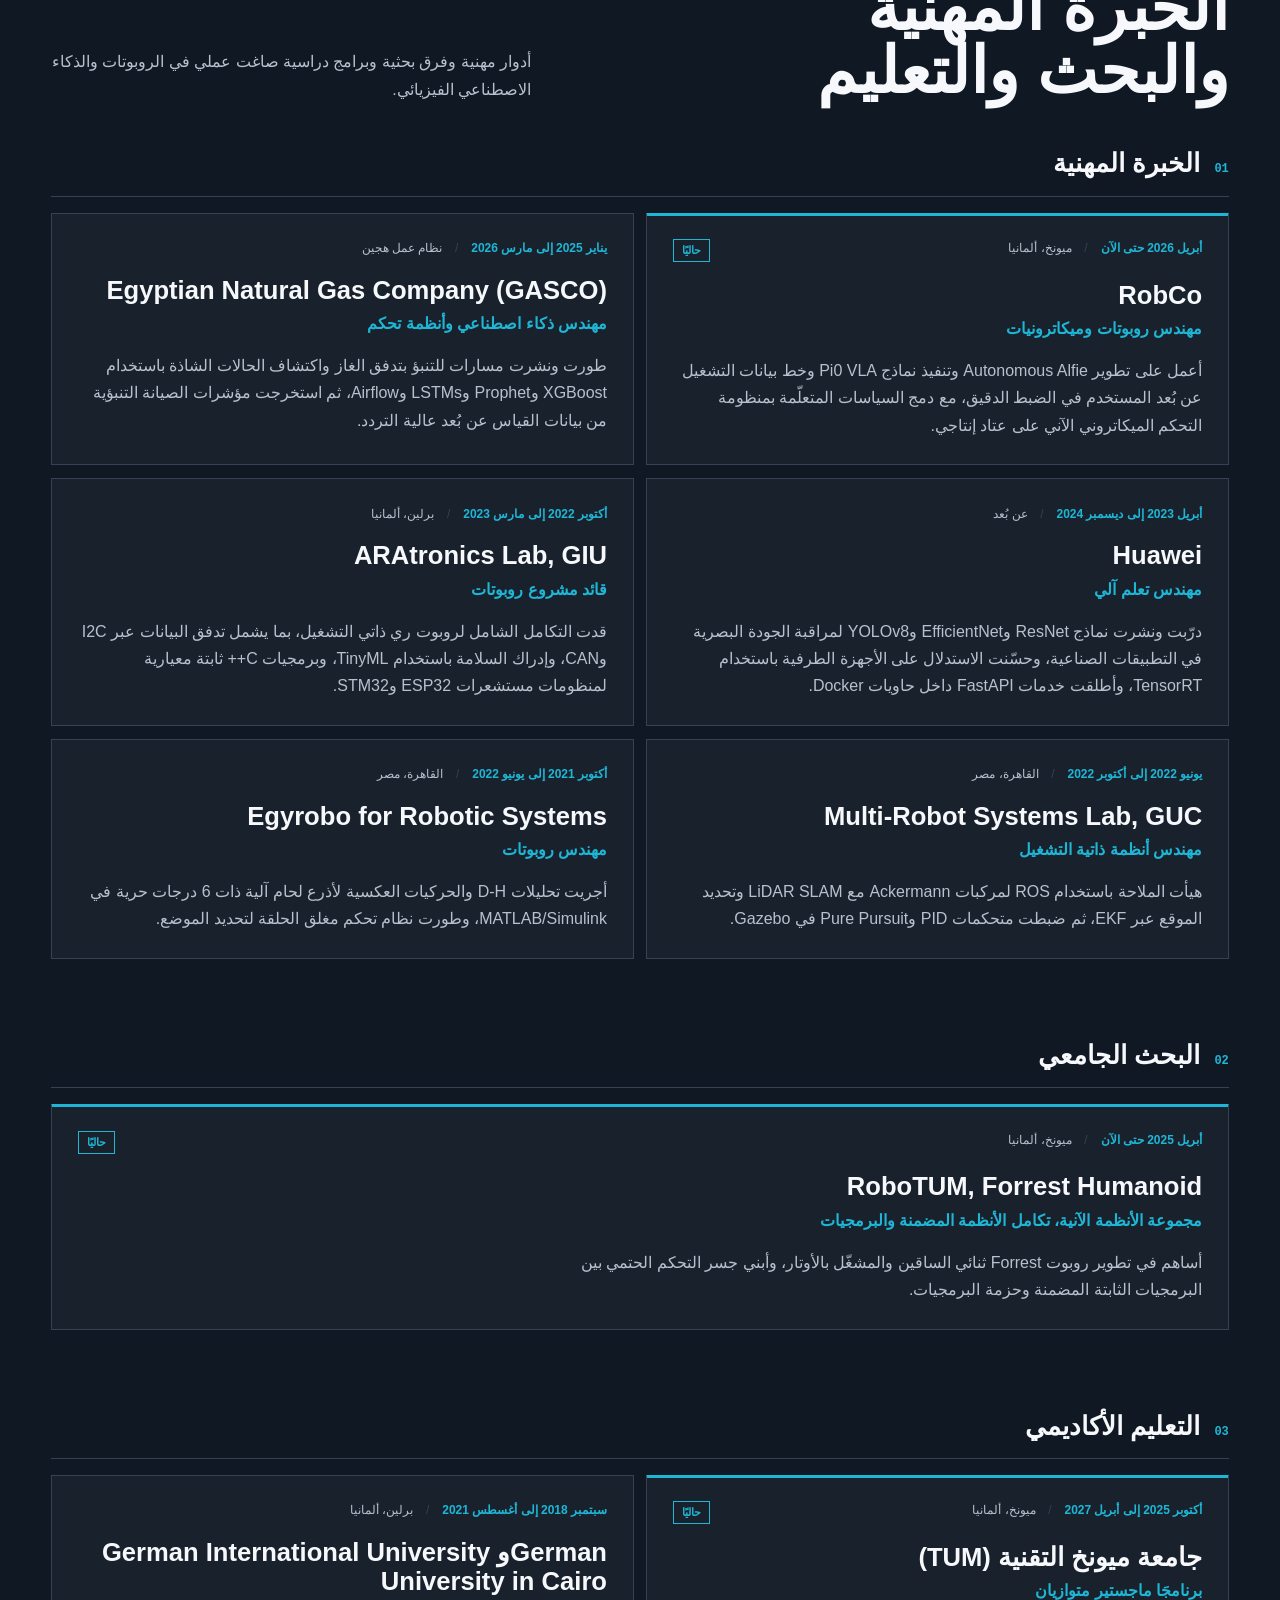
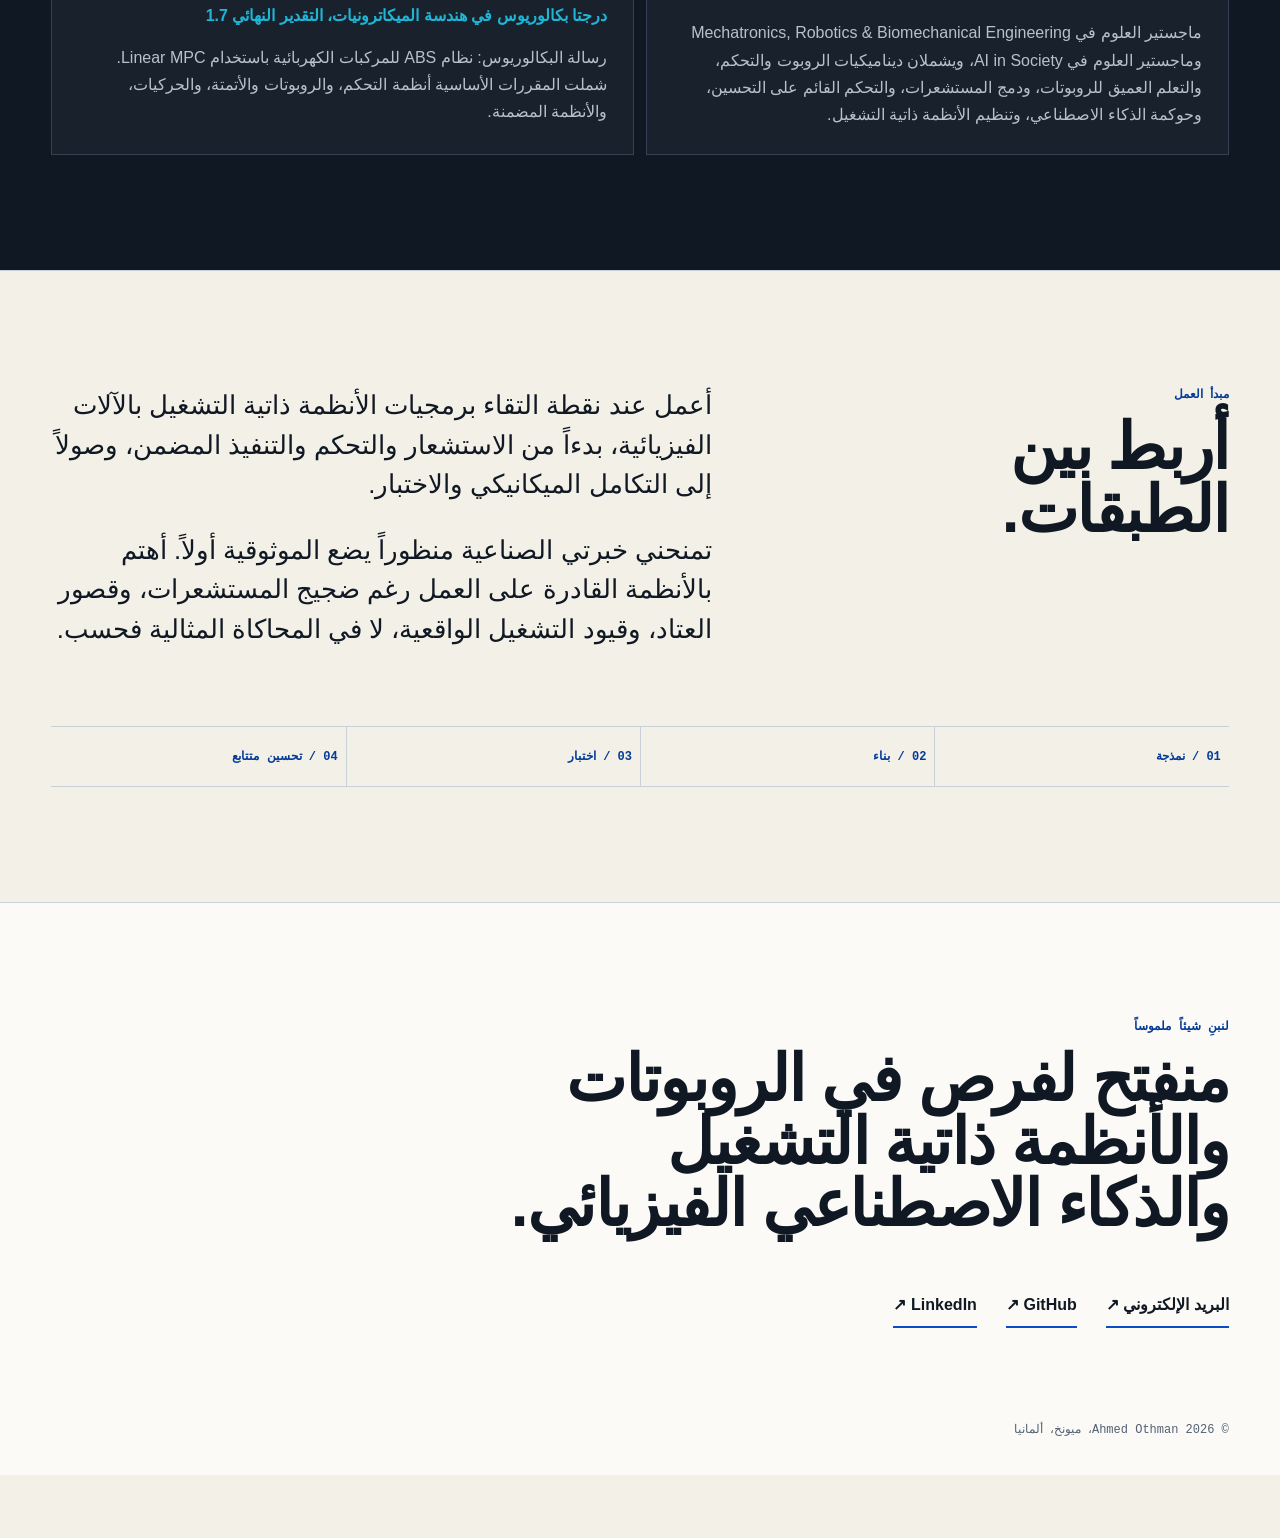
==== commit eaf8cbe6: "Fix project card grid alignment - Change .project-grid align-items from start to stretch - Re-run bu" ====
--- a/ar/index.html
+++ b/ar/index.html
@@ -38,7 +38,7 @@
   <link rel="apple-touch-icon" href="/apple-touch-icon.png">
   <link rel="manifest" href="/site.webmanifest">
   <script src="/theme-init.js?v=b0ed0eb087c8"></script>
-  <link rel="stylesheet" href="/styles.css?v=d5f8140a8be3">
+  <link rel="stylesheet" href="/styles.css?v=f907830cfec2">
   <script type="application/ld+json">{"@context":"https://schema.org","@type":"ProfilePage","@id":"https://ahmadothmann.github.io/ar/#profile-page","url":"https://ahmadothmann.github.io/ar/","name":"ملف Ahmed Othman الهندسي","description":"ملف أعمال Ahmed Othman في الروبوتات والأنظمة ذاتية التشغيل والتحكم والأنظمة المضمنة.","inLanguage":"ar","mainEntity":{"@type":"Person","@id":"https://ahmadothmann.github.io/#ahmed-othman","name":"Ahmed Othman","url":"https://ahmadothmann.github.io/","jobTitle":"مهندس الروبوتات والذكاء الاصطناعي الفيزيائي","sameAs":["https://github.com/AhmadOthmann","https://www.linkedin.com/in/ahmedothman-"],"alumniOf":[{"@type":"CollegeOrUniversity","name":"German University in Cairo"},{"@type":"CollegeOrUniversity","name":"German International University Berlin"}],"knowsAbout":["Robotics","Physical AI","Control systems","Embedded systems","Autonomy"]}}</script>
   <script src="/script.js?v=b37c33d925f2" defer></script>
 </head>
--- a/styles.css
+++ b/styles.css
@@ -890,7 +890,7 @@
   display: grid;
   grid-template-columns: repeat(3, minmax(0, 1fr));
   gap: 0.9rem;
-  align-items: start;
+  align-items: stretch;
 }
 
 .project-card {
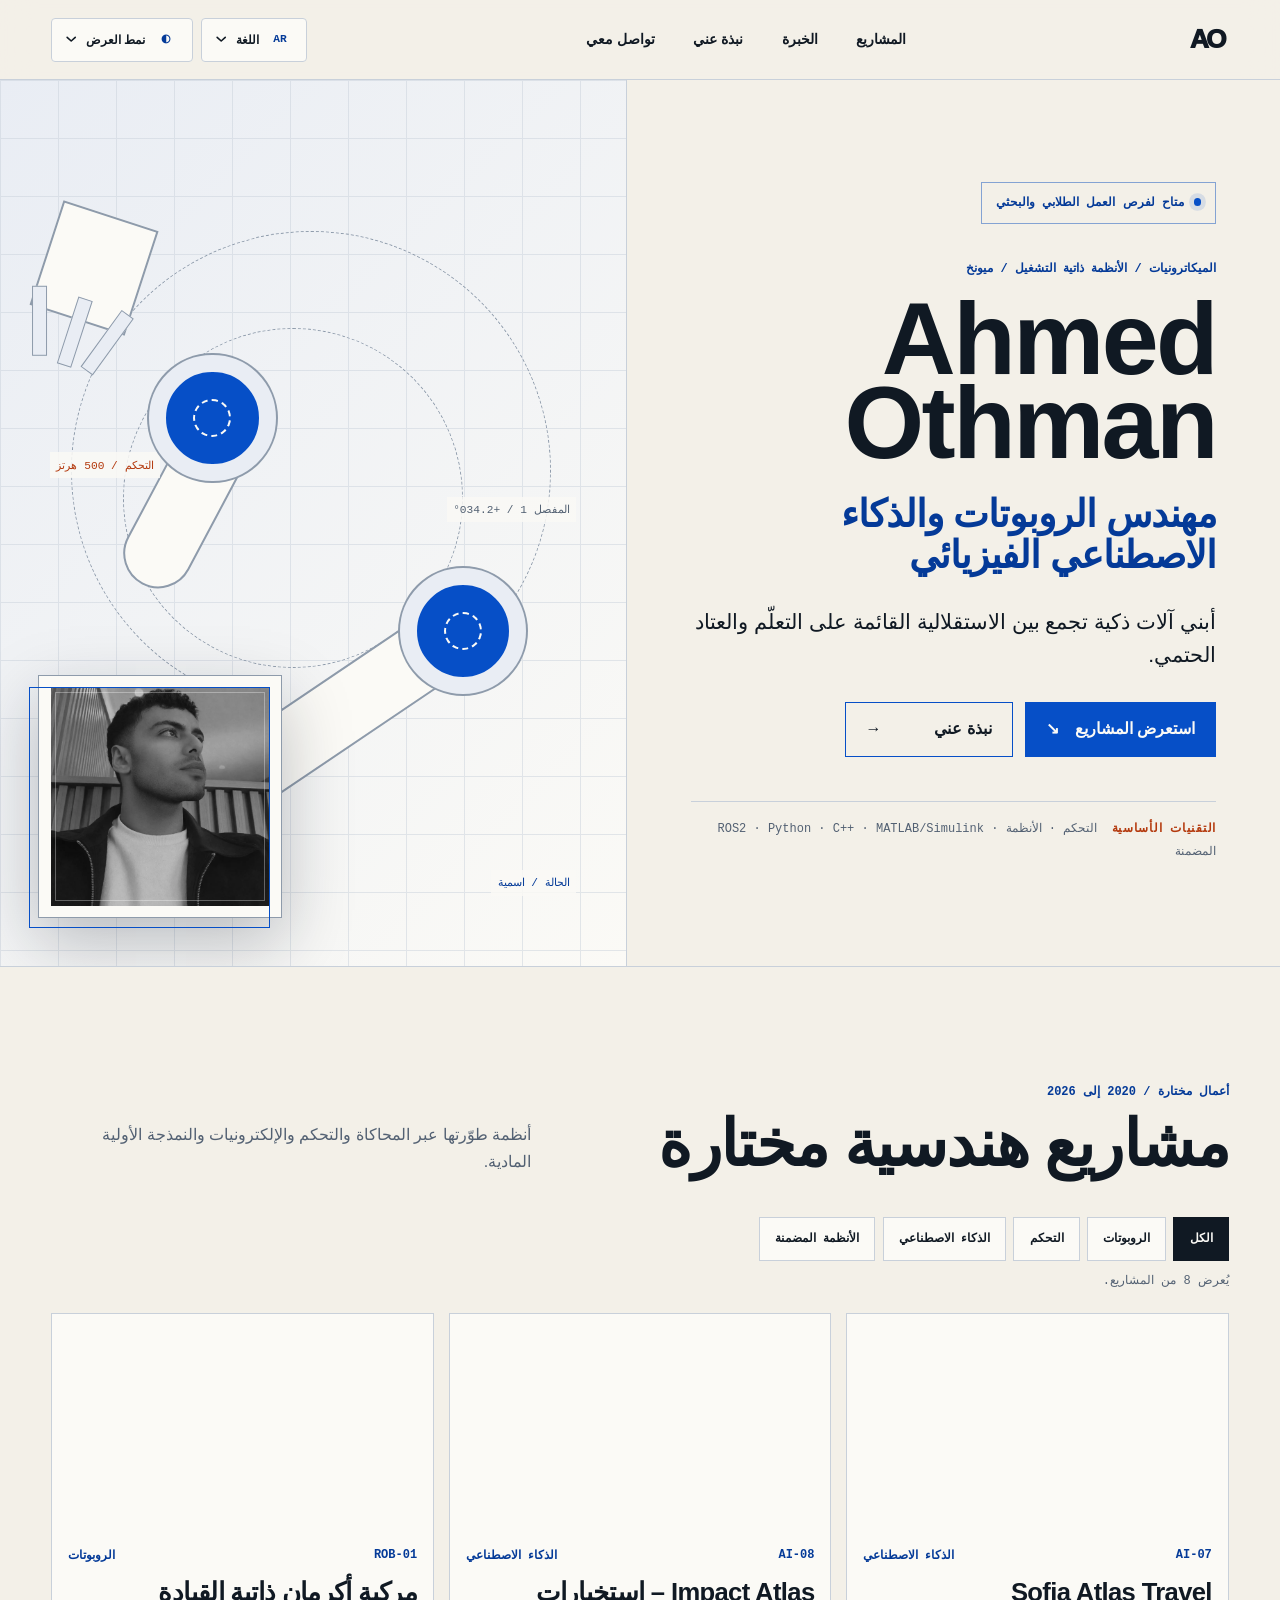
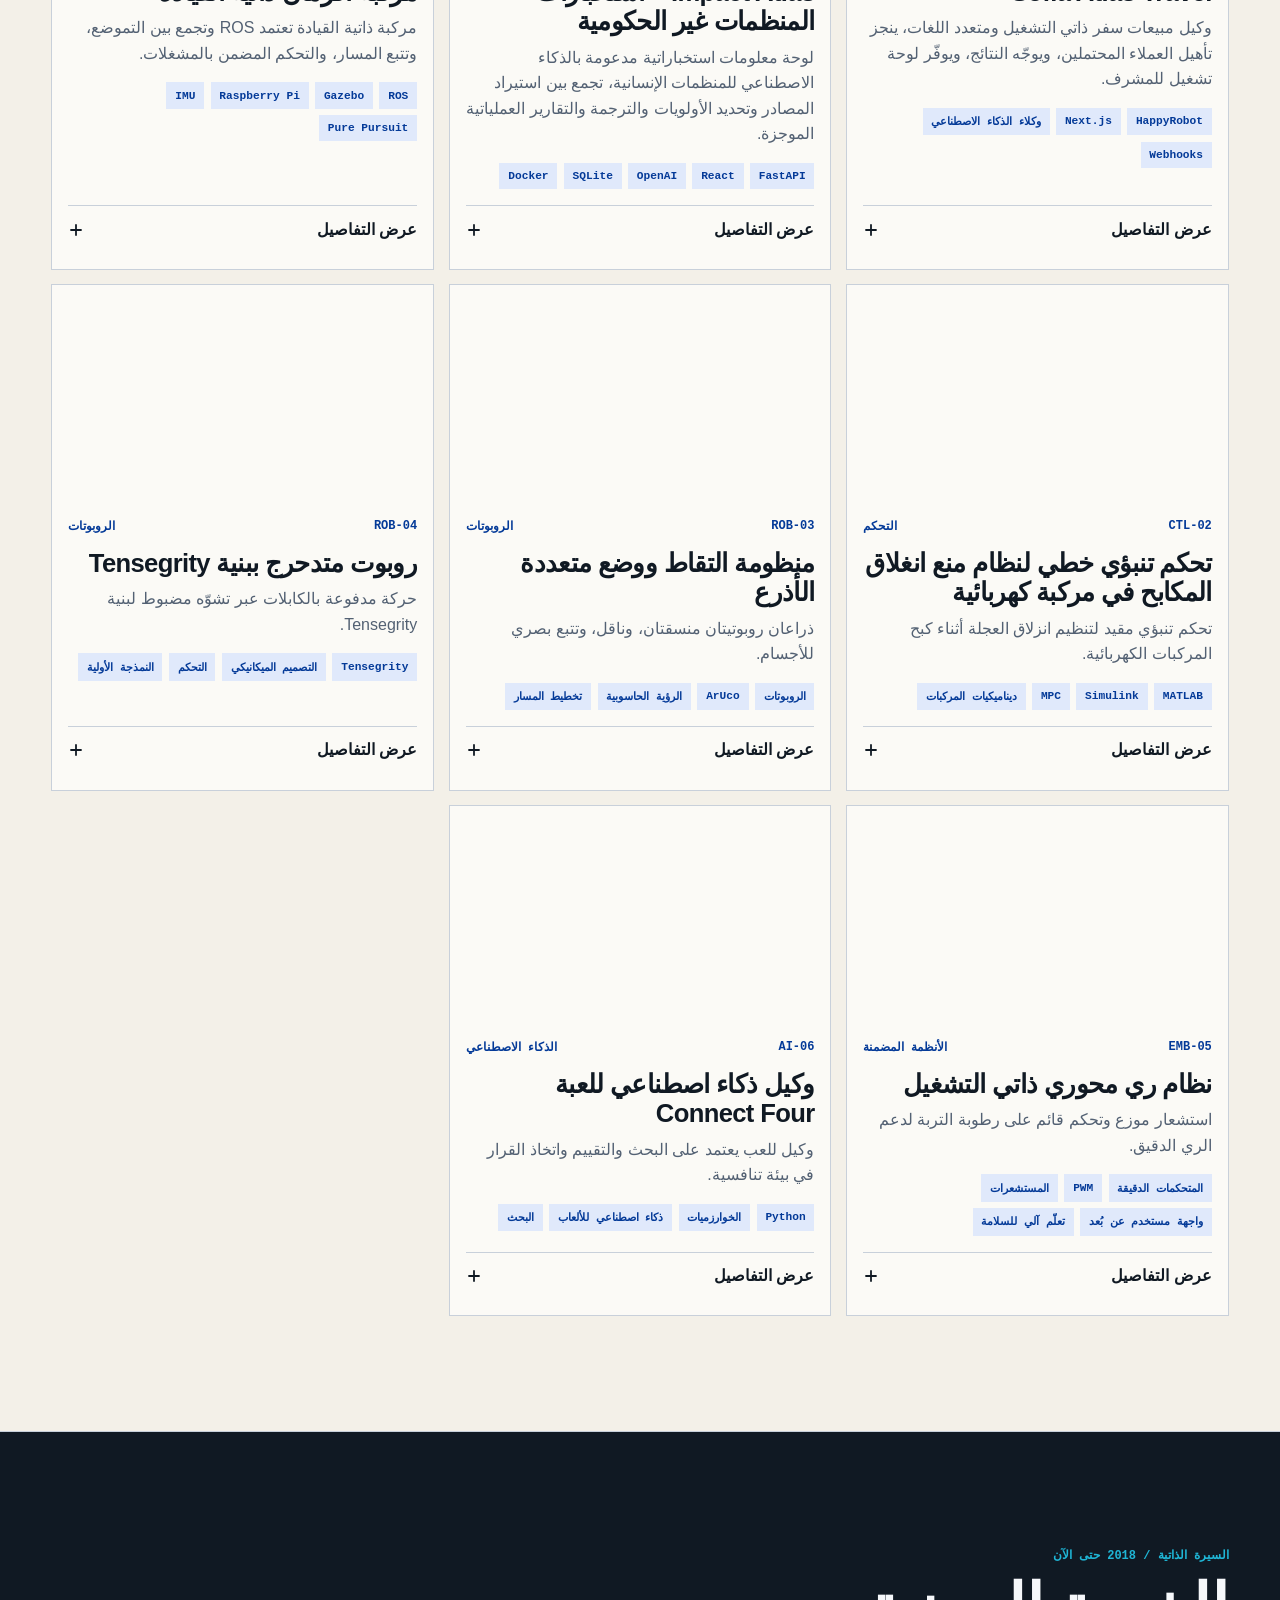
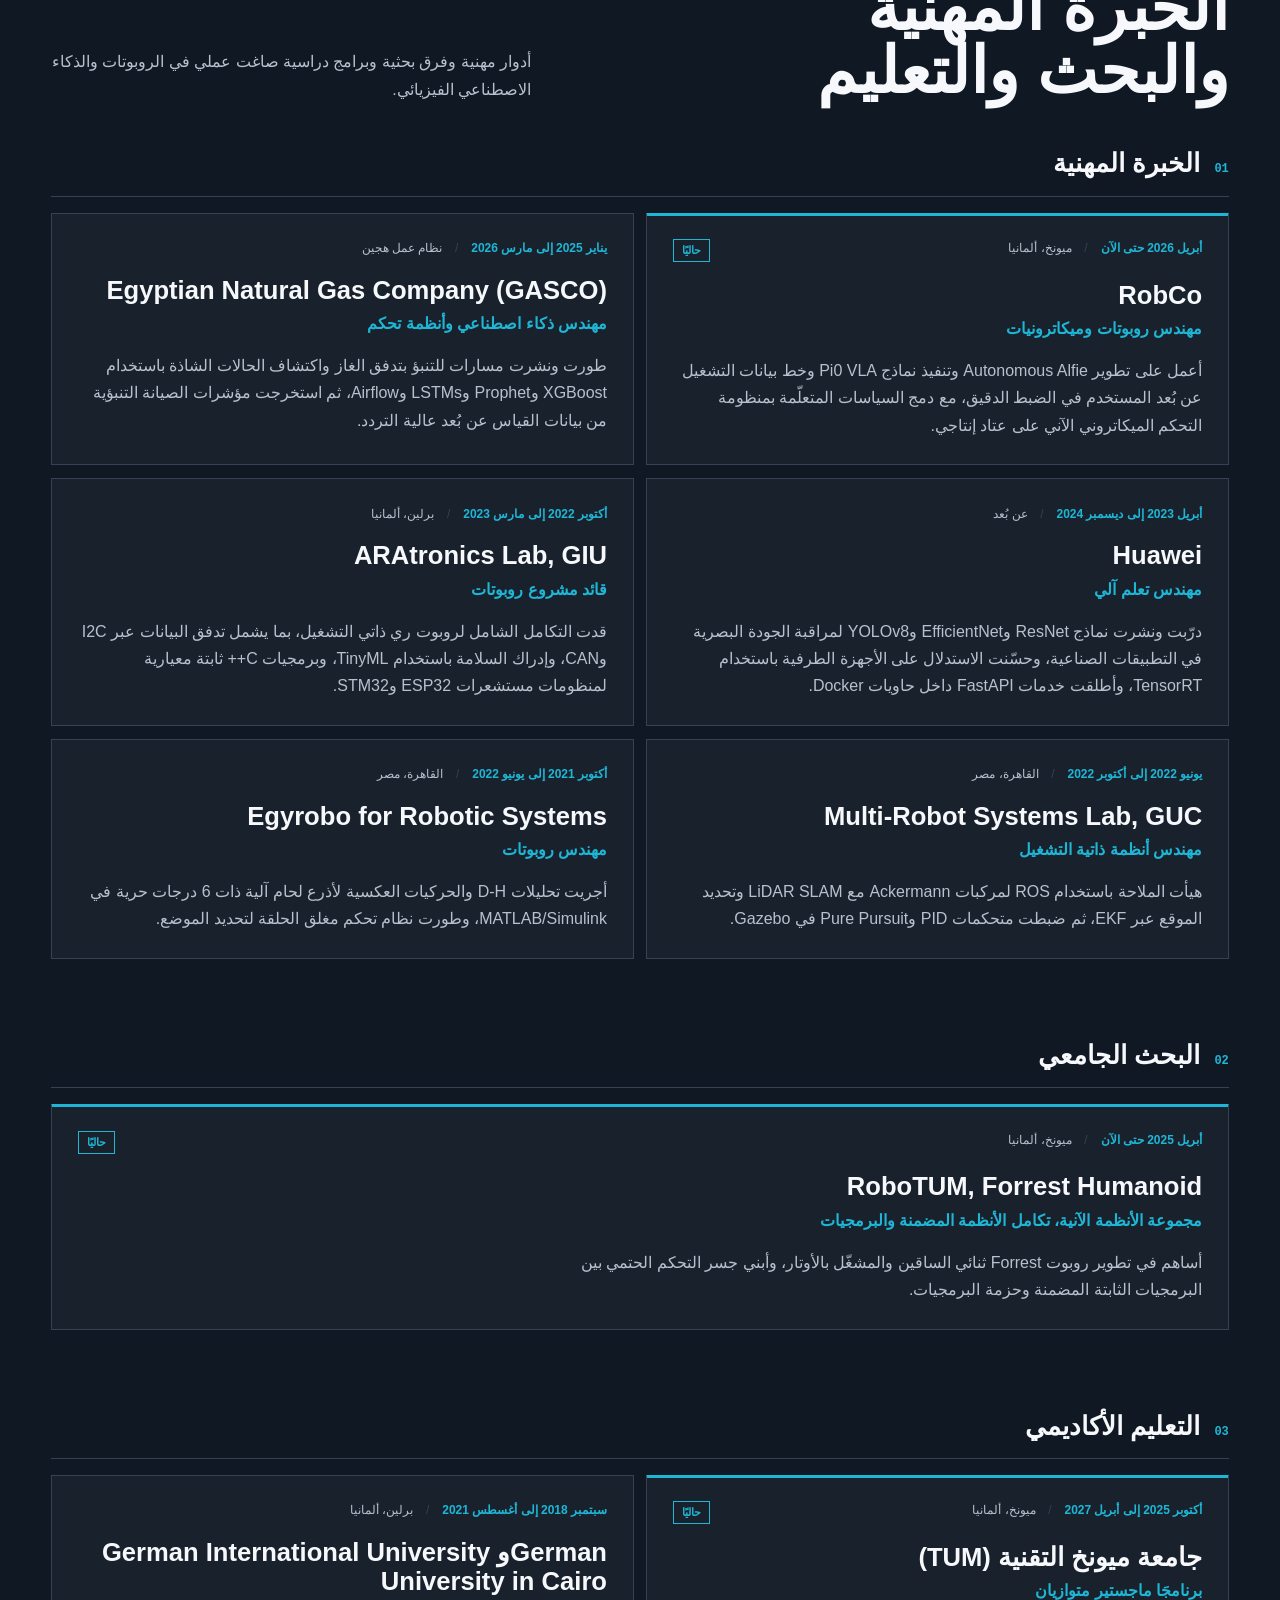
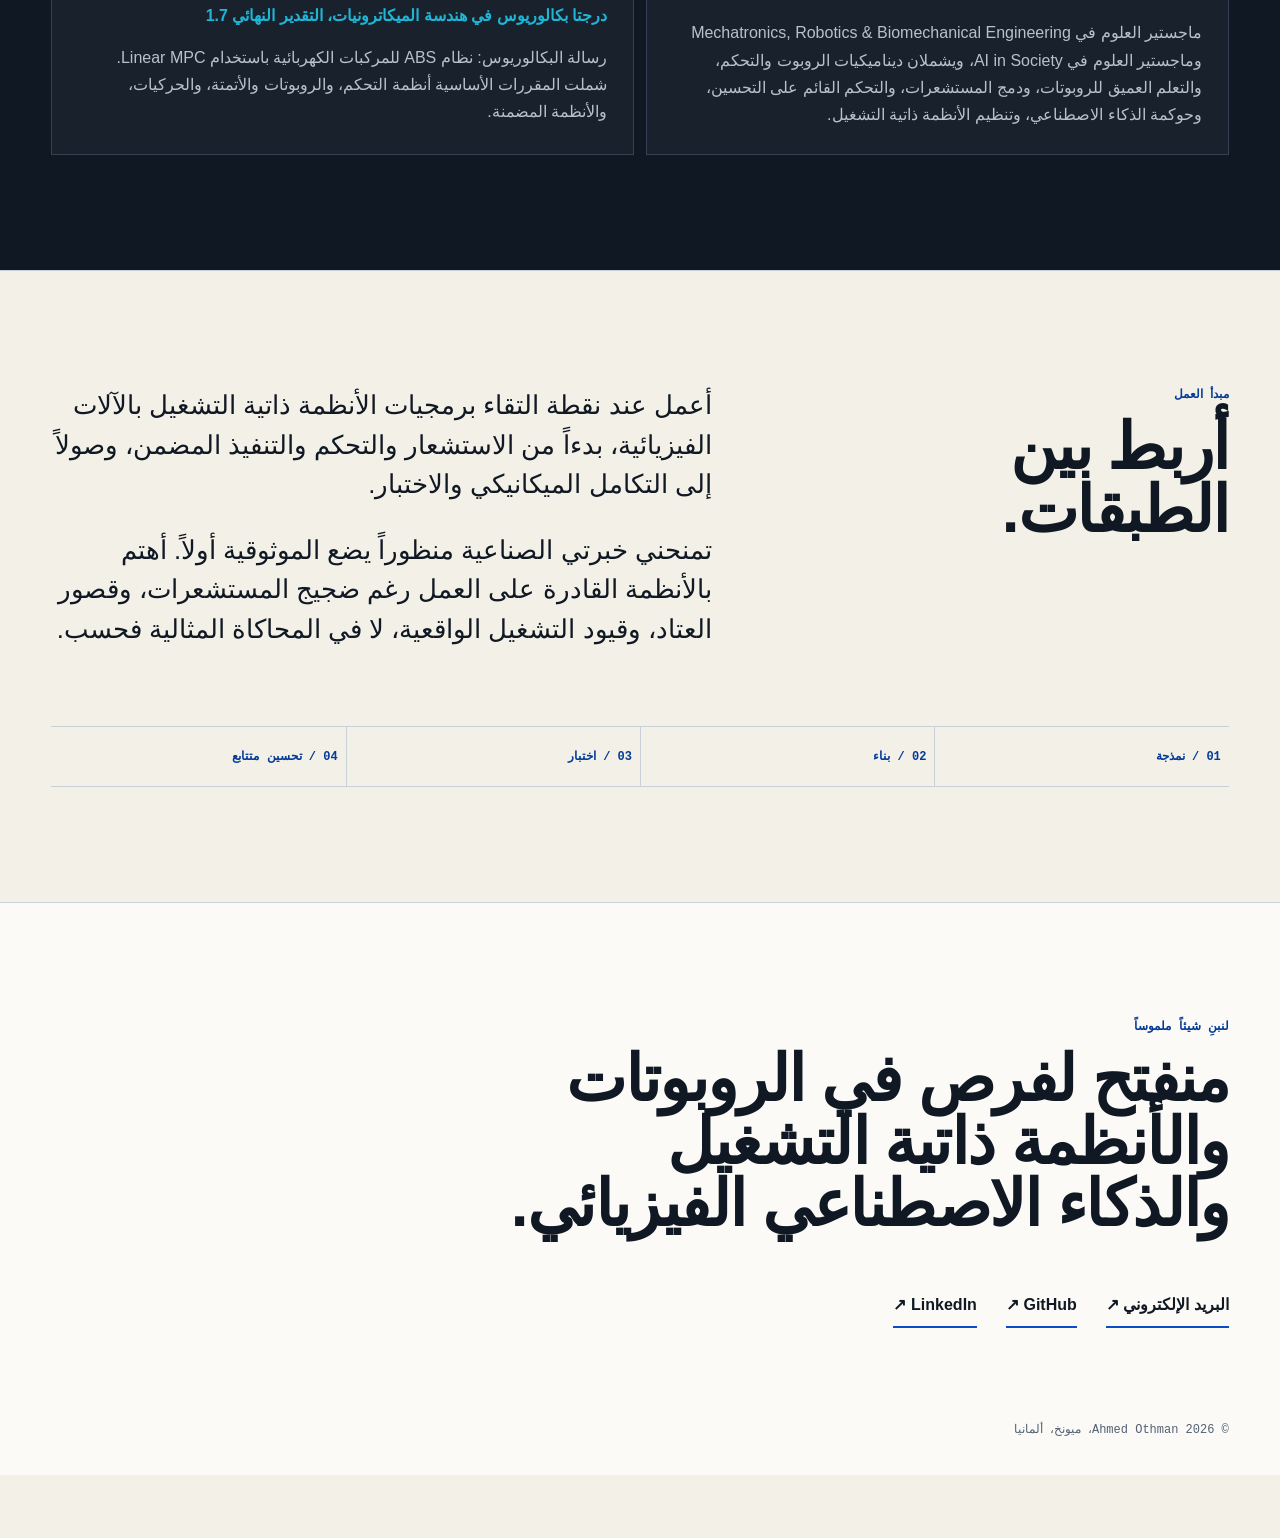
==== commit ec80dcc0: "Fix asset hash mismatch by normalizing line endings in build script - Convert text assets (css, js) " ====
--- a/ar/index.html
+++ b/ar/index.html
@@ -37,10 +37,10 @@
   <link rel="icon" href="/favicon.ico" sizes="any">
   <link rel="apple-touch-icon" href="/apple-touch-icon.png">
   <link rel="manifest" href="/site.webmanifest">
-  <script src="/theme-init.js?v=b0ed0eb087c8"></script>
-  <link rel="stylesheet" href="/styles.css?v=f907830cfec2">
+  <script src="/theme-init.js?v=b5e477ce3568"></script>
+  <link rel="stylesheet" href="/styles.css?v=90cefd74dd67">
   <script type="application/ld+json">{"@context":"https://schema.org","@type":"ProfilePage","@id":"https://ahmadothmann.github.io/ar/#profile-page","url":"https://ahmadothmann.github.io/ar/","name":"ملف Ahmed Othman الهندسي","description":"ملف أعمال Ahmed Othman في الروبوتات والأنظمة ذاتية التشغيل والتحكم والأنظمة المضمنة.","inLanguage":"ar","mainEntity":{"@type":"Person","@id":"https://ahmadothmann.github.io/#ahmed-othman","name":"Ahmed Othman","url":"https://ahmadothmann.github.io/","jobTitle":"مهندس الروبوتات والذكاء الاصطناعي الفيزيائي","sameAs":["https://github.com/AhmadOthmann","https://www.linkedin.com/in/ahmedothman-"],"alumniOf":[{"@type":"CollegeOrUniversity","name":"German University in Cairo"},{"@type":"CollegeOrUniversity","name":"German International University Berlin"}],"knowsAbout":["Robotics","Physical AI","Control systems","Embedded systems","Autonomy"]}}</script>
-  <script src="/script.js?v=b37c33d925f2" defer></script>
+  <script src="/script.js?v=9e08bb079b46" defer></script>
 </head>
 <body>
   <a class="skip-link" href="#main-content">الانتقال إلى المحتوى الرئيسي</a>
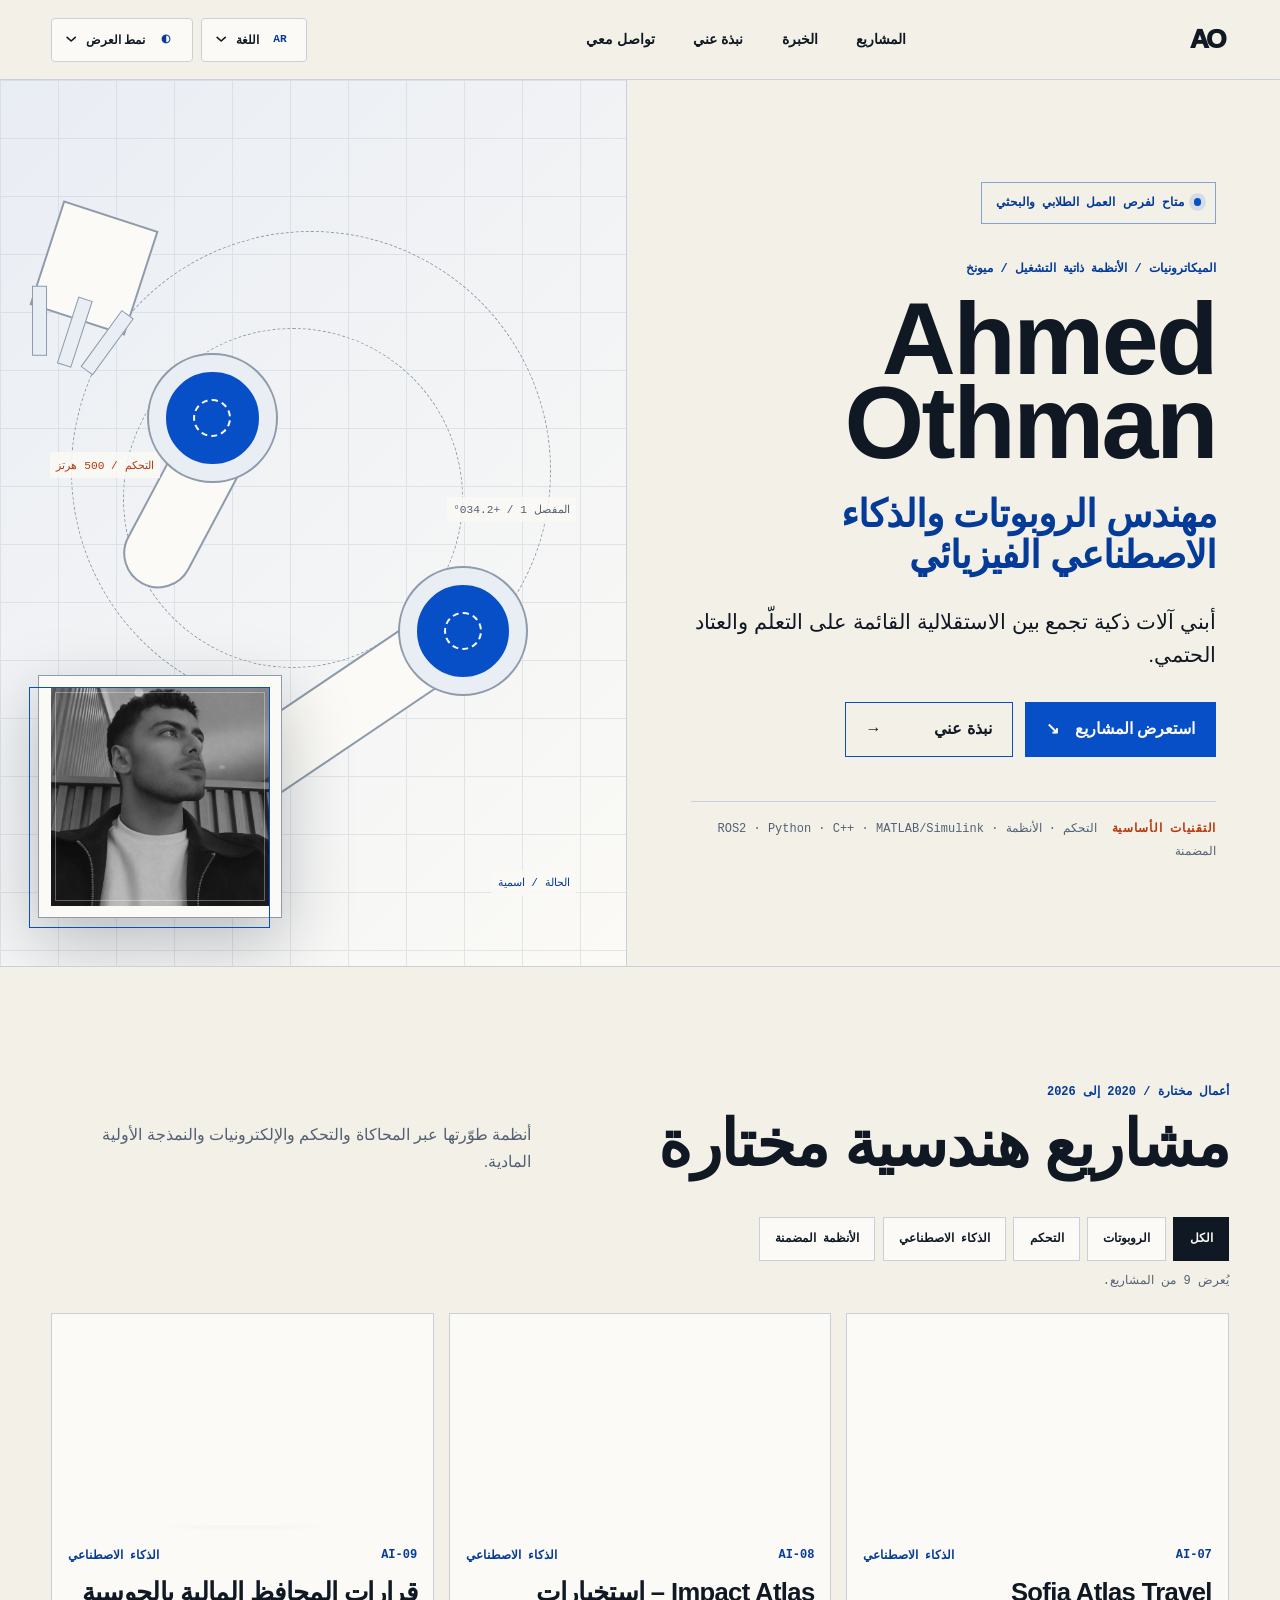
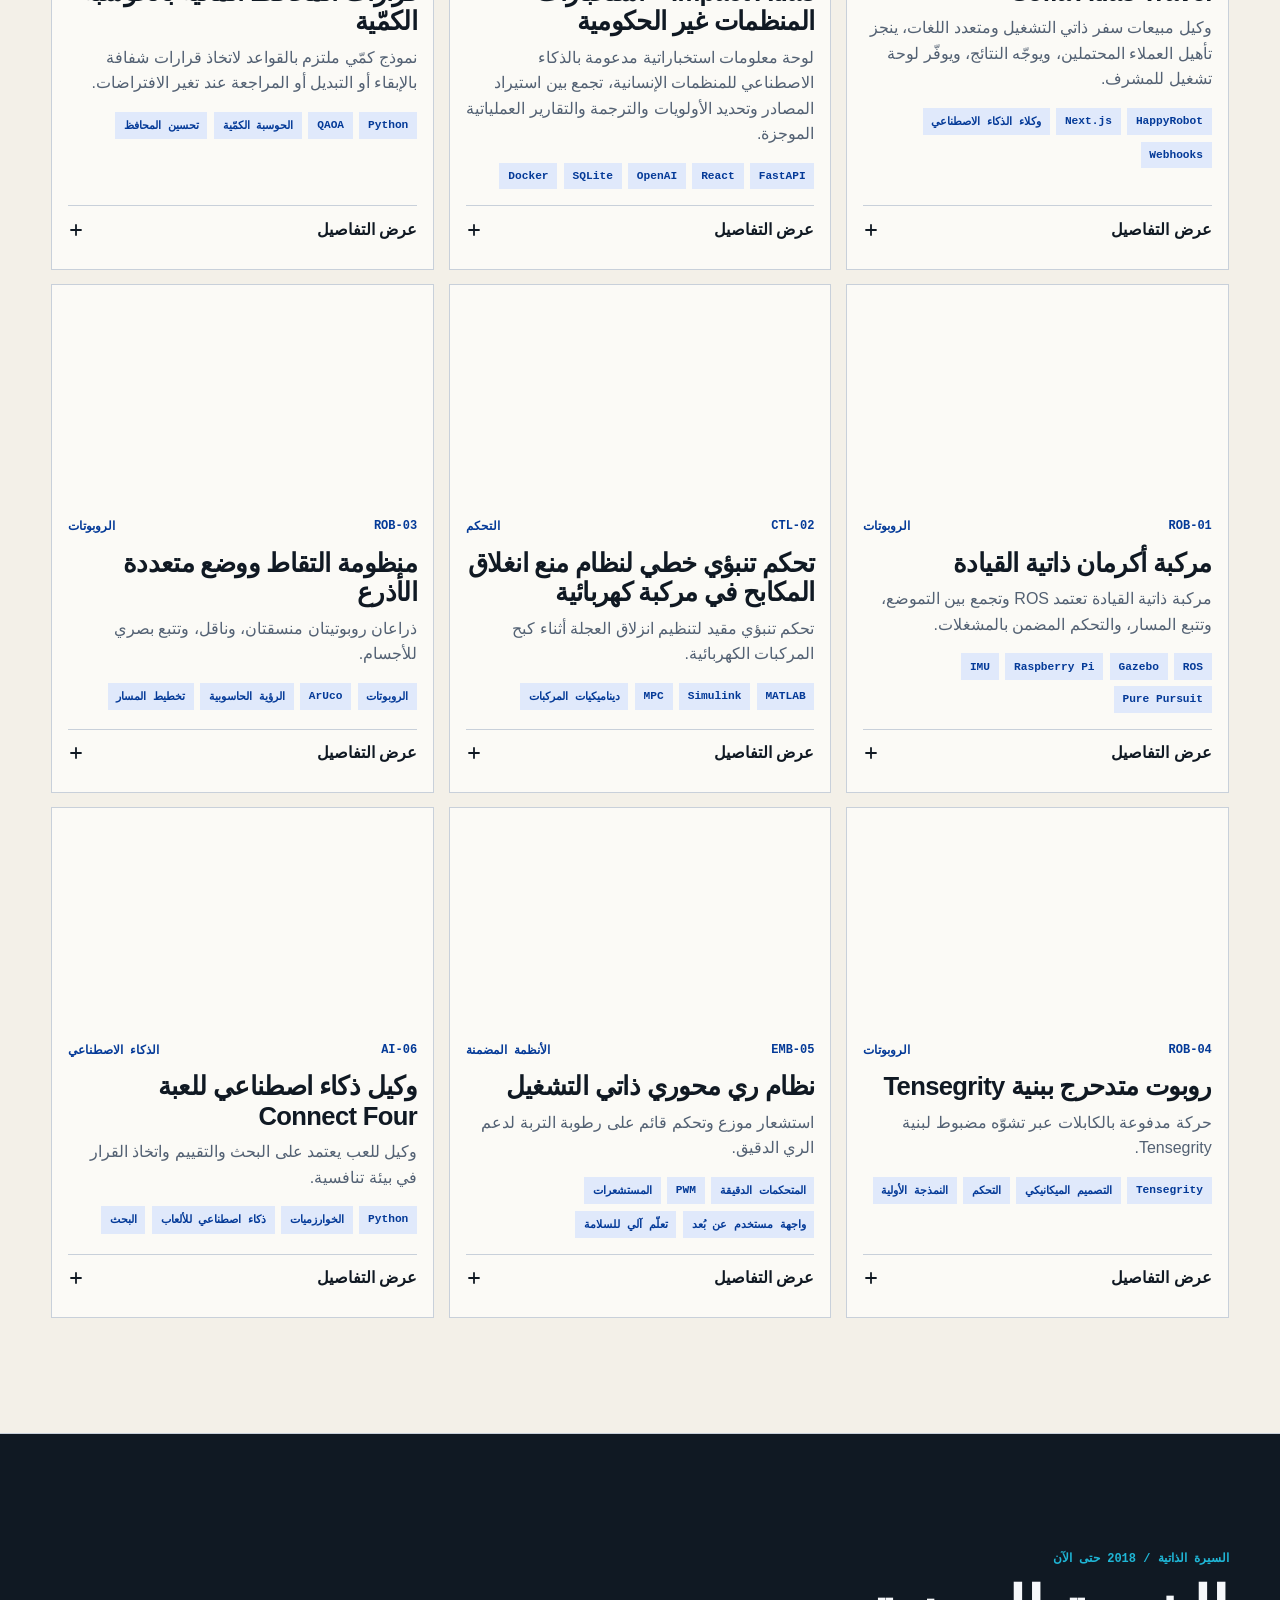
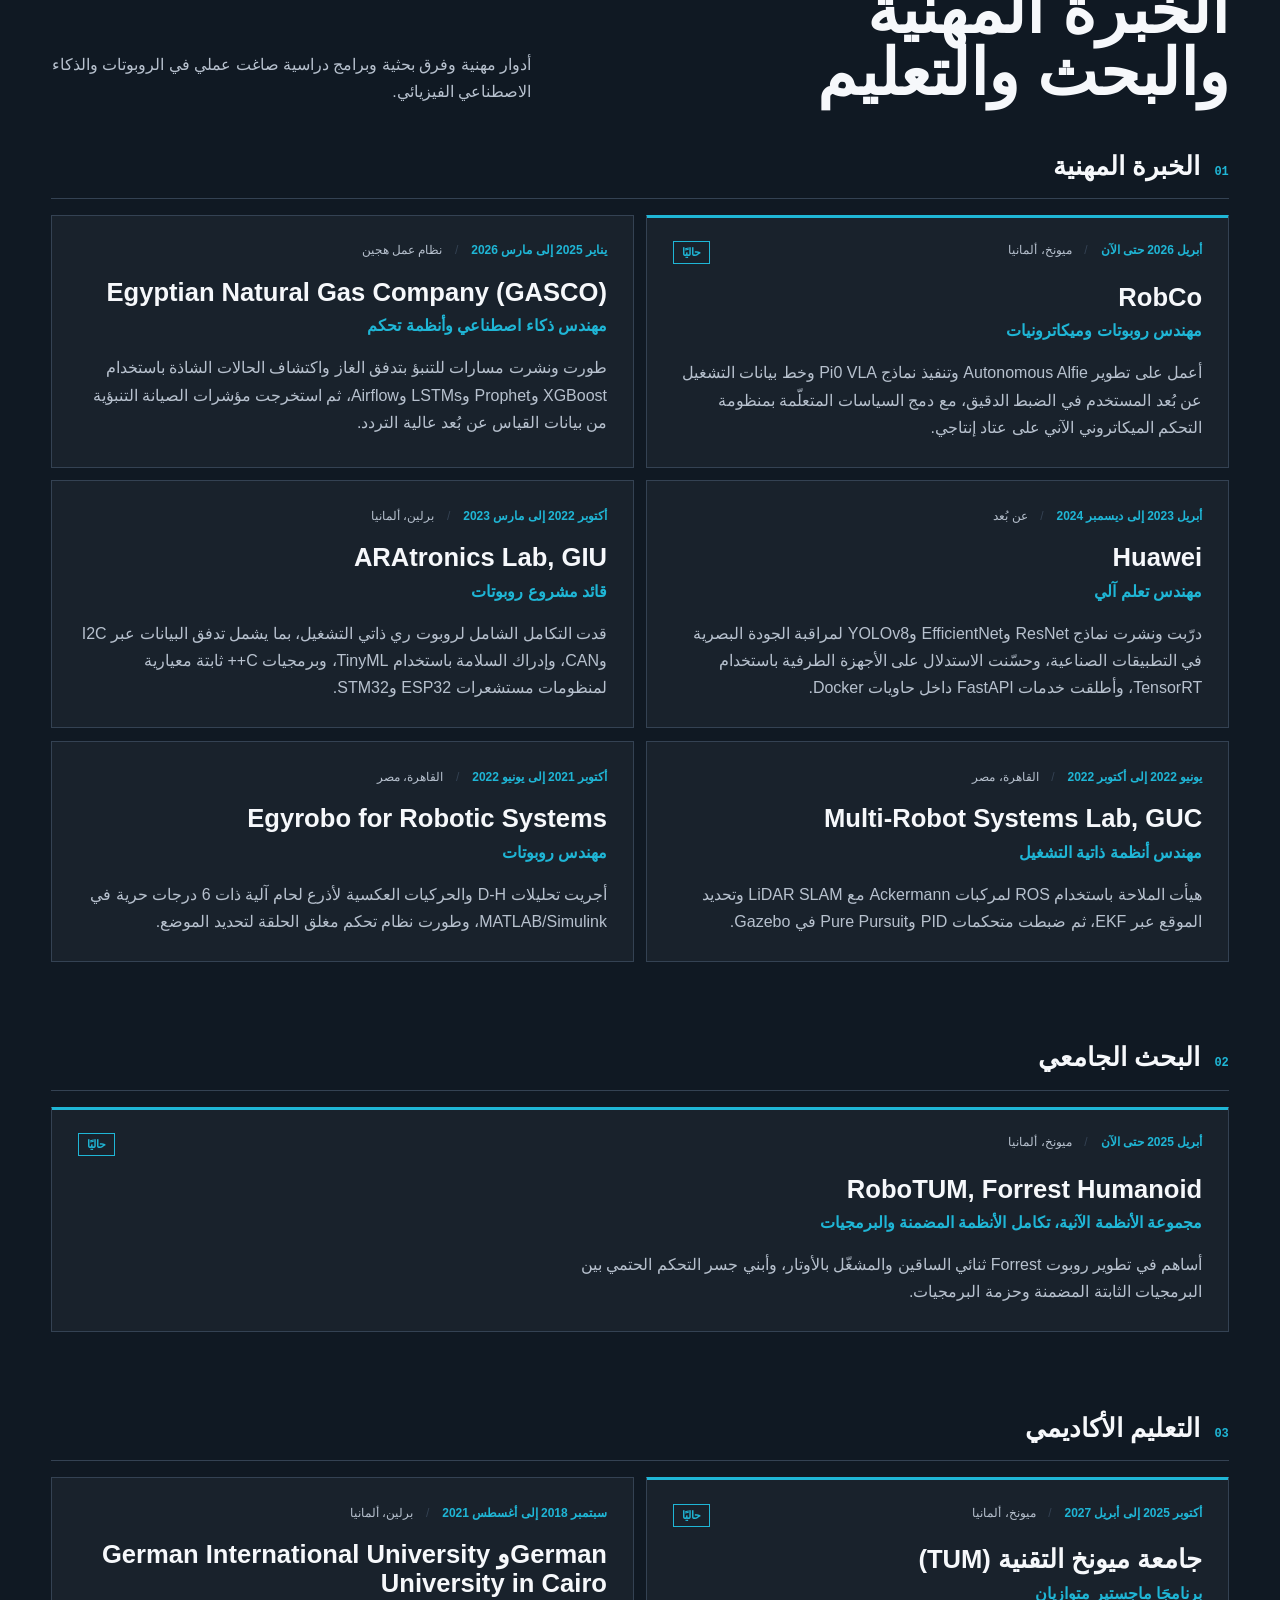
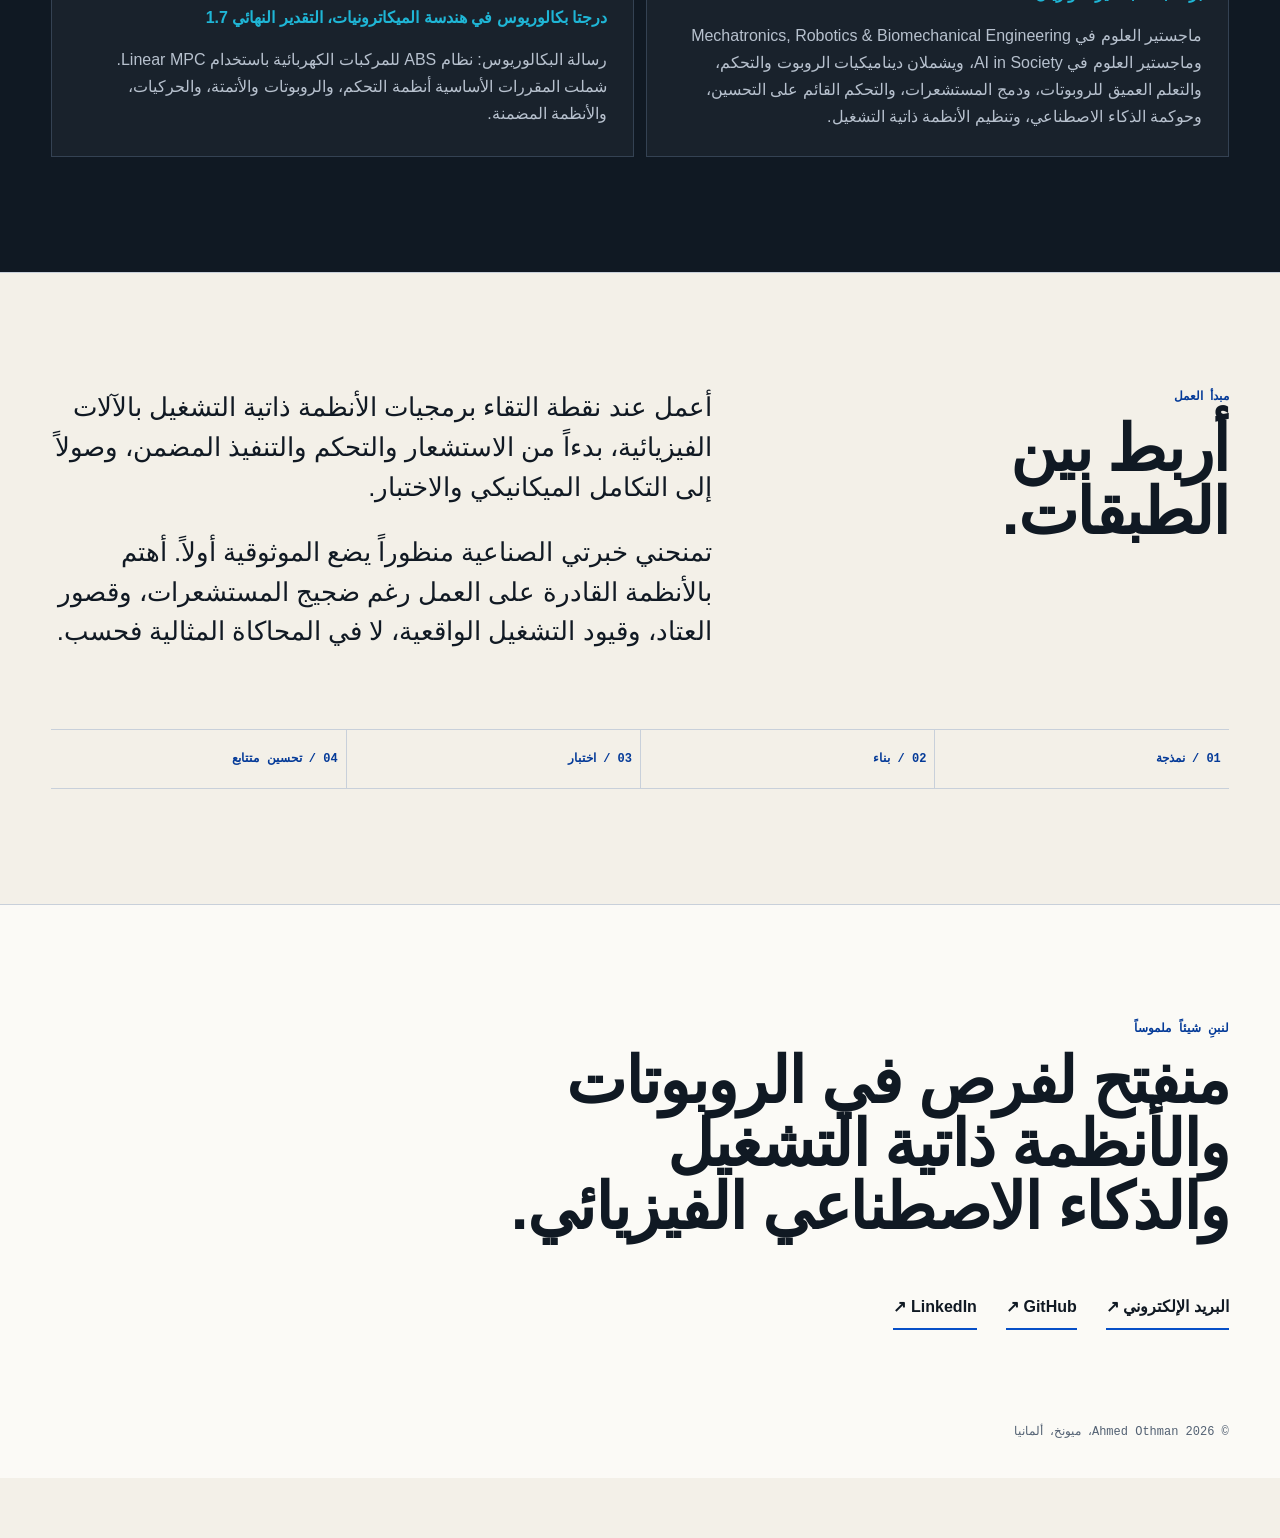
==== commit c316d0ce: "Add quantum finance project to portfolio Co-authored-by: Copilot <223556219+Copilot@users.noreply.gi" ====
--- a/ar/index.html
+++ b/ar/index.html
@@ -141,7 +141,7 @@
       </fieldset>
       <p class="filter-status" id="filter-status" role="status" aria-live="polite"
          data-count-one="يُعرض مشروع واحد."
-         data-count-many="يُعرض {count} من المشاريع.">يُعرض 8 من المشاريع.</p>
+         data-count-many="يُعرض {count} من المشاريع.">يُعرض 9 من المشاريع.</p>
       <div class="project-grid">
         <article class="project-card" id="project-atlas" data-category="ai">
           <div class="project-visual has-image">
@@ -155,7 +155,9 @@
             <summary>عرض التفاصيل <svg class="details-indicator" viewBox="0 0 16 16" width="16" height="16" aria-hidden="true" focusable="false"><path d="M3 8h10" /><path class="indicator-vertical" d="M8 3v10" /></svg></summary>
             <div class="project-detail">
               <p>طوّرته لتحدي HappyRobot ضمن فعالية TUM.ai Makeathon. تؤهّل Sofia المتصلين الواردين بأربع لغات، وتستخرج 14 حقلاً منظماً لبيانات العميل المحتمل، وتوجّه النتائج، وتجدول معاودة الاتصال، وتربط أحداث التأهيل بلوحة Mission Control آمنة.</p>
-              <a class="repository-link" href="https://github.com/AhmadOthmann/Sofia-Atlas-Travel" target="_blank" rel="noopener noreferrer">عرض المستودع <span aria-hidden="true">↗</span><span class="visually-hidden"> (يفتح في علامة تبويب جديدة)</span></a>
+              <div class="project-links">
+<a class="repository-link" href="https://github.com/AhmadOthmann/Sofia-Atlas-Travel" target="_blank" rel="noopener noreferrer">عرض المستودع <span aria-hidden="true">↗</span><span class="visually-hidden"> (يفتح في علامة تبويب جديدة)</span></a>
+              </div>
             </div>
           </details>
         </article>
@@ -171,7 +173,29 @@
             <summary>عرض التفاصيل <svg class="details-indicator" viewBox="0 0 16 16" width="16" height="16" aria-hidden="true" focusable="false"><path d="M3 8h10" /><path class="indicator-vertical" d="M8 3v10" /></svg></summary>
             <div class="project-detail">
               <p>تم بناؤه كفريق لمسابقة IOM × Sprints GenAI Hackathon (المركز الأول). يقوم Impact Atlas باستيراد خلاصات RSS ومصادر الويب، وتطبيق تحليل الأهمية المدعوم بالذكاء الاصطناعي، واستخراج المواعيد النهائية للتمويل، وترجمة المحتوى عبر اللغات وتوليد تقارير موجزة تنفيذية لفرق الاستجابة الإنسانية.</p>
-              <a class="repository-link" href="https://github.com/AhmadOthmann/ngo-intelligence-dashboard" target="_blank" rel="noopener noreferrer">عرض المستودع <span aria-hidden="true">↗</span><span class="visually-hidden"> (يفتح في علامة تبويب جديدة)</span></a>
+              <div class="project-links">
+<a class="repository-link" href="https://github.com/AhmadOthmann/ngo-intelligence-dashboard" target="_blank" rel="noopener noreferrer">عرض المستودع <span aria-hidden="true">↗</span><span class="visually-hidden"> (يفتح في علامة تبويب جديدة)</span></a>
+              </div>
+            </div>
+          </details>
+        </article>
+        <article class="project-card" id="project-quantumFinance" data-category="ai">
+          <div class="project-visual has-image">
+            <img src="/assets/project-logos/quantum-finance.webp" alt="" width="640" height="640" loading="lazy" decoding="async">
+          </div>
+          <div class="card-meta"><span>AI-09</span><span>الذكاء الاصطناعي</span></div>
+          <h3>قرارات المحافظ المالية بالحوسبة الكمّية</h3>
+          <p class="project-summary">نموذج كمّي ملتزم بالقواعد لاتخاذ قرارات شفافة بالإبقاء أو التبديل أو المراجعة عند تغير الافتراضات.</p>
+          <ul class="tags"><li>Python</li><li>QAOA</li><li>الحوسبة الكمّية</li><li>تحسين المحافظ</li></ul>
+          <details class="project-more">
+            <summary>عرض التفاصيل <svg class="details-indicator" viewBox="0 0 16 16" width="16" height="16" aria-hidden="true" focusable="false"><path d="M3 8h10" /><path class="indicator-vertical" d="M8 3v10" /></svg></summary>
+            <div class="project-detail">
+              <p>طوّرته مع Jonas Sandelmann وفريق مسار التمويل في TUM Quantum Hackathon. تضمن خوارزمية QAOA سلالاً صحيحة من ثلاثة قطاعات من أصل ستة، وتقارن ملفات المستثمرين، ولا تدّعي تفوقاً كمّياً.</p>
+              <div class="project-links">
+<a class="repository-link" href="https://github.com/jonas221101/quantum-hackathon-finance" target="_blank" rel="noopener noreferrer">عرض المستودع <span aria-hidden="true">↗</span><span class="visually-hidden"> (يفتح في علامة تبويب جديدة)</span></a>
+<a class="repository-link" href="/assets/presentations/quantum-finance-pitch.html" target="_blank" rel="noopener noreferrer">عرض التقديم <span aria-hidden="true">↗</span><span class="visually-hidden"> (يفتح في علامة تبويب جديدة)</span></a>
+<a class="repository-link" href="/assets/presentations/quantum-finance-pitch.pptx" download>تنزيل الشرائح <span aria-hidden="true">↓</span></a>
+              </div>
             </div>
           </details>
         </article>
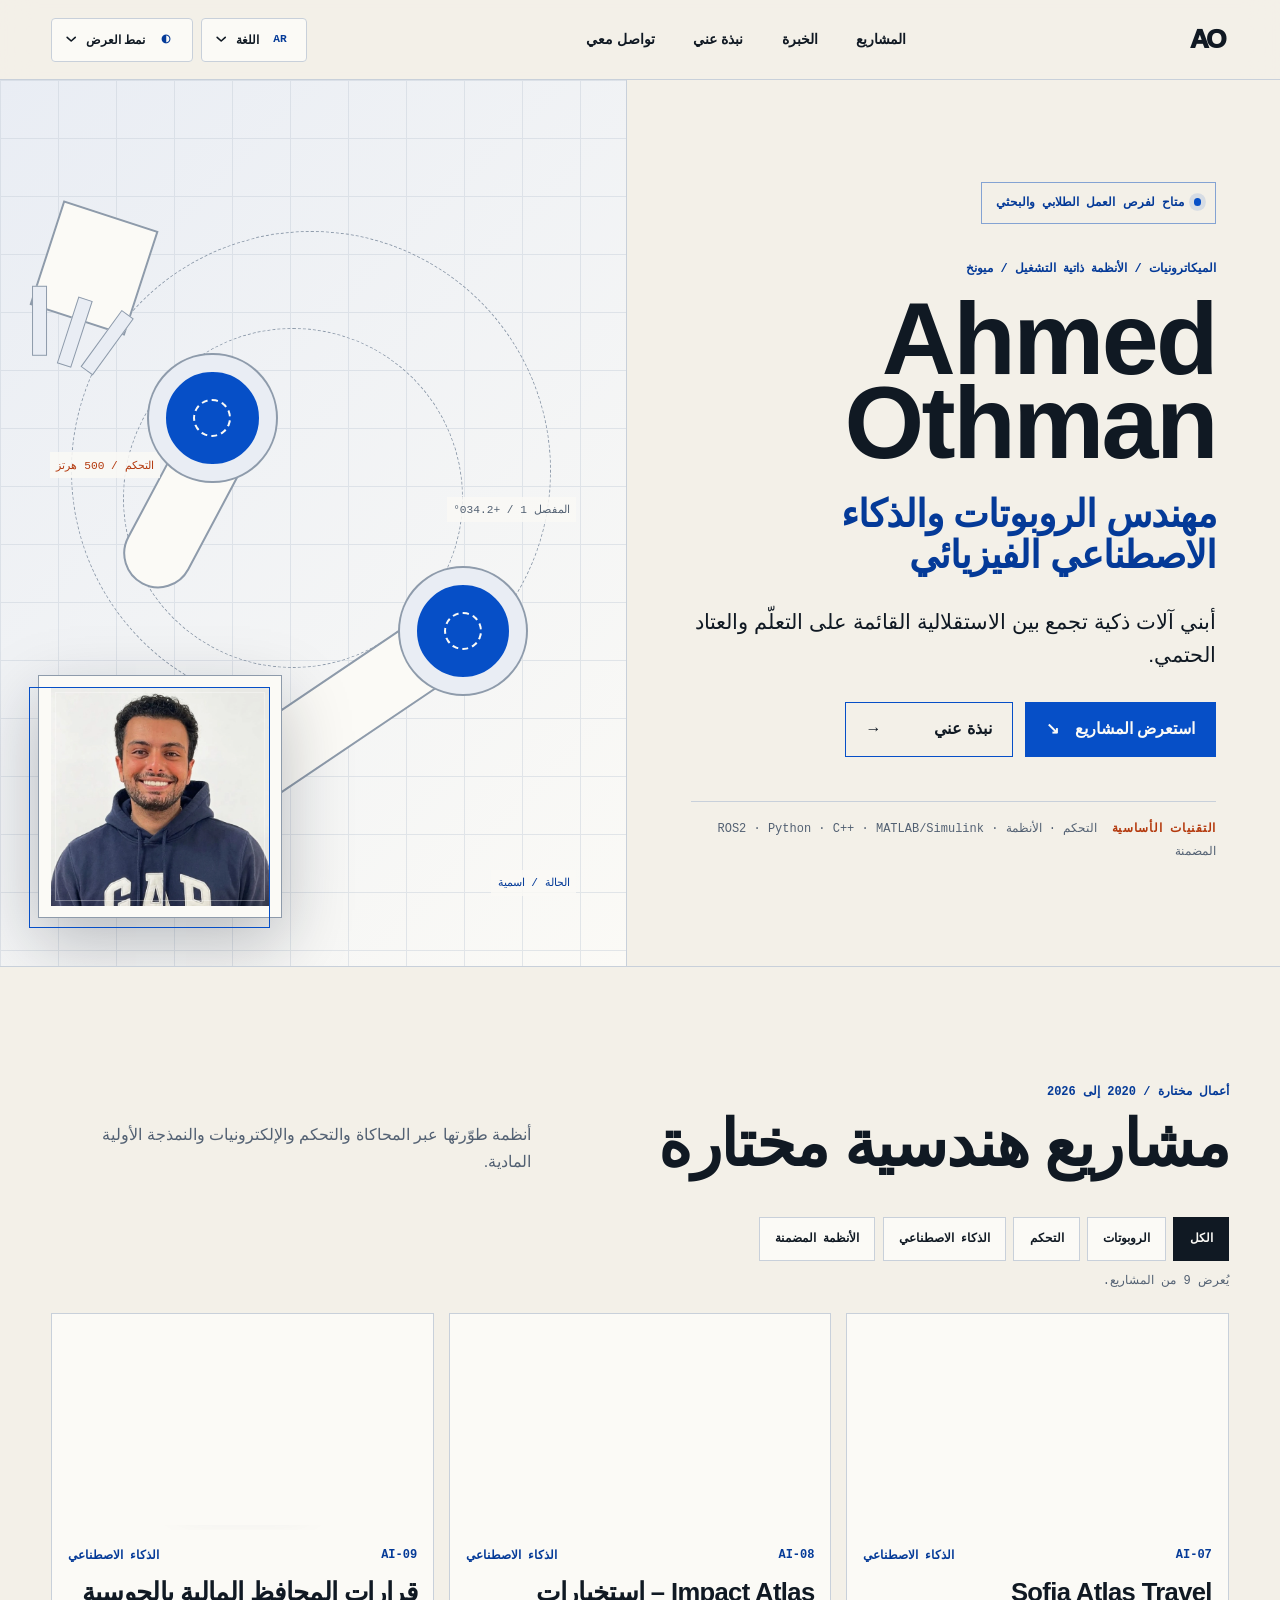
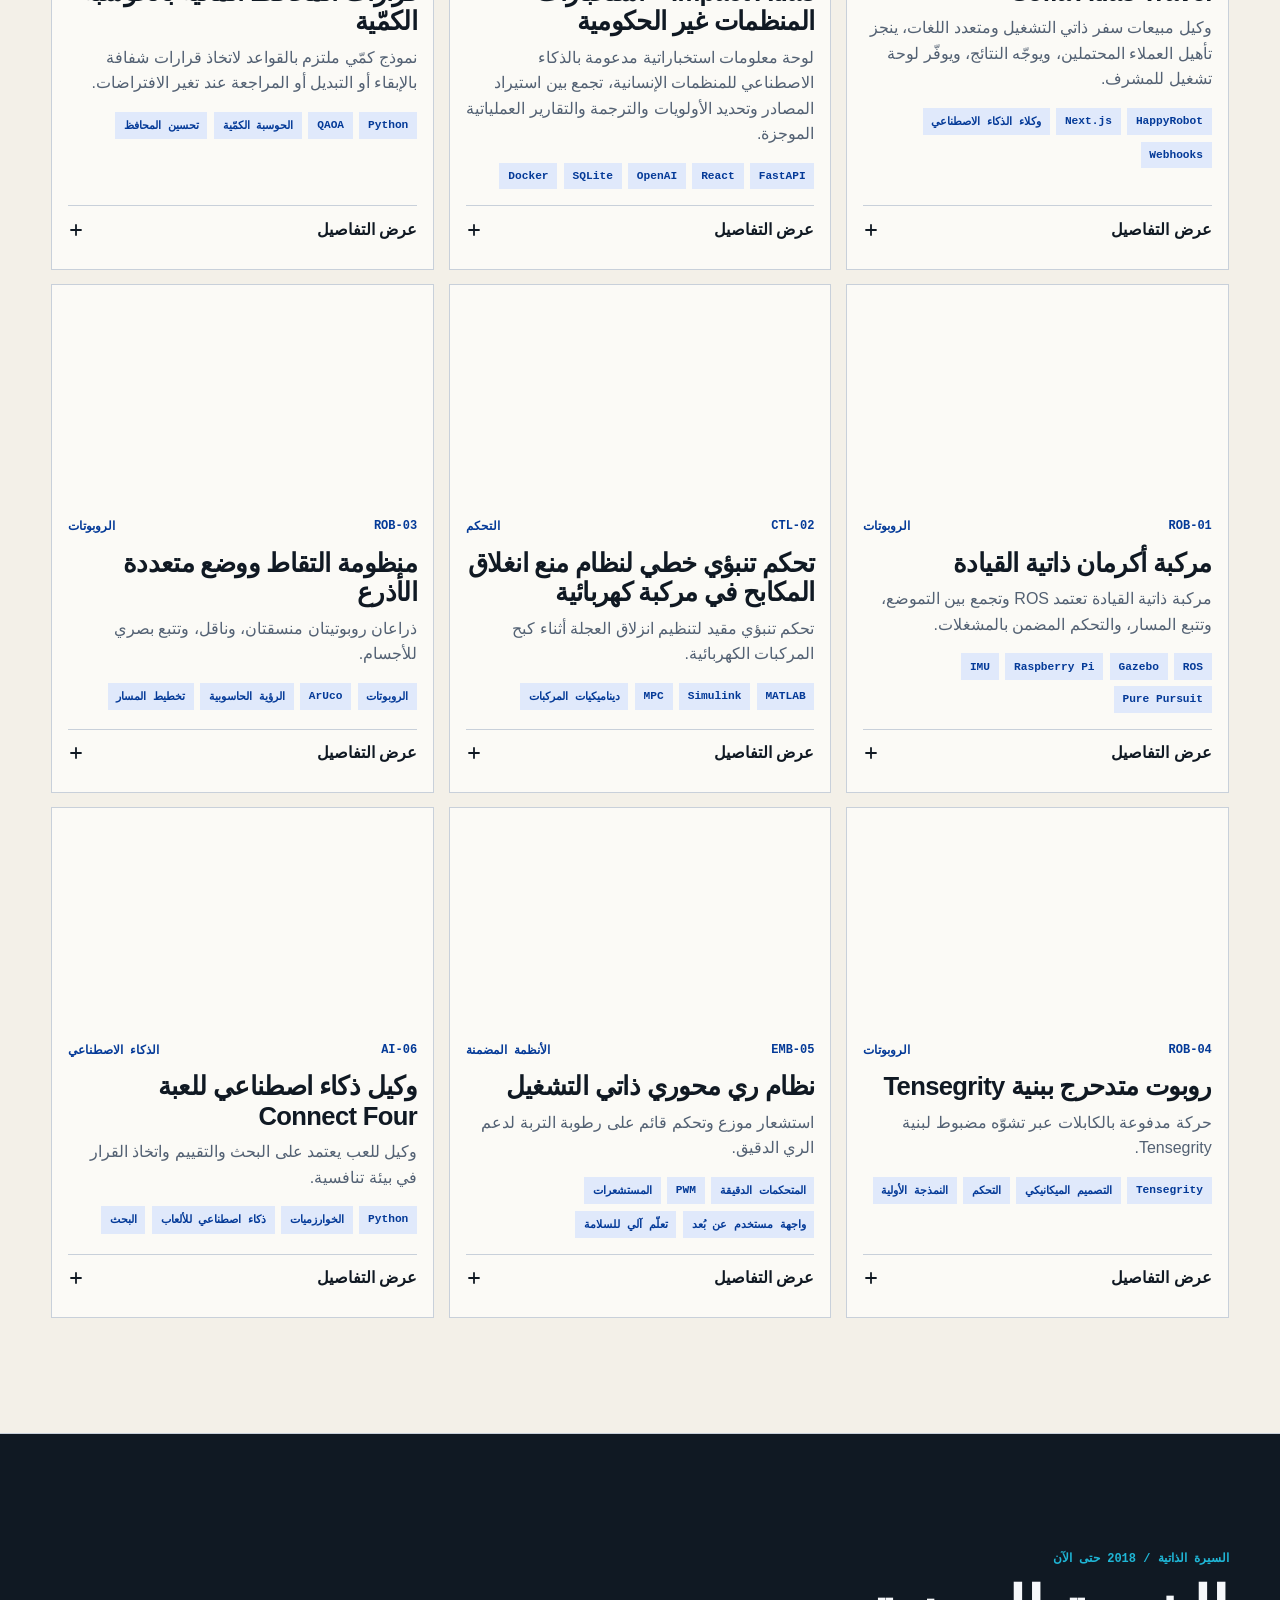
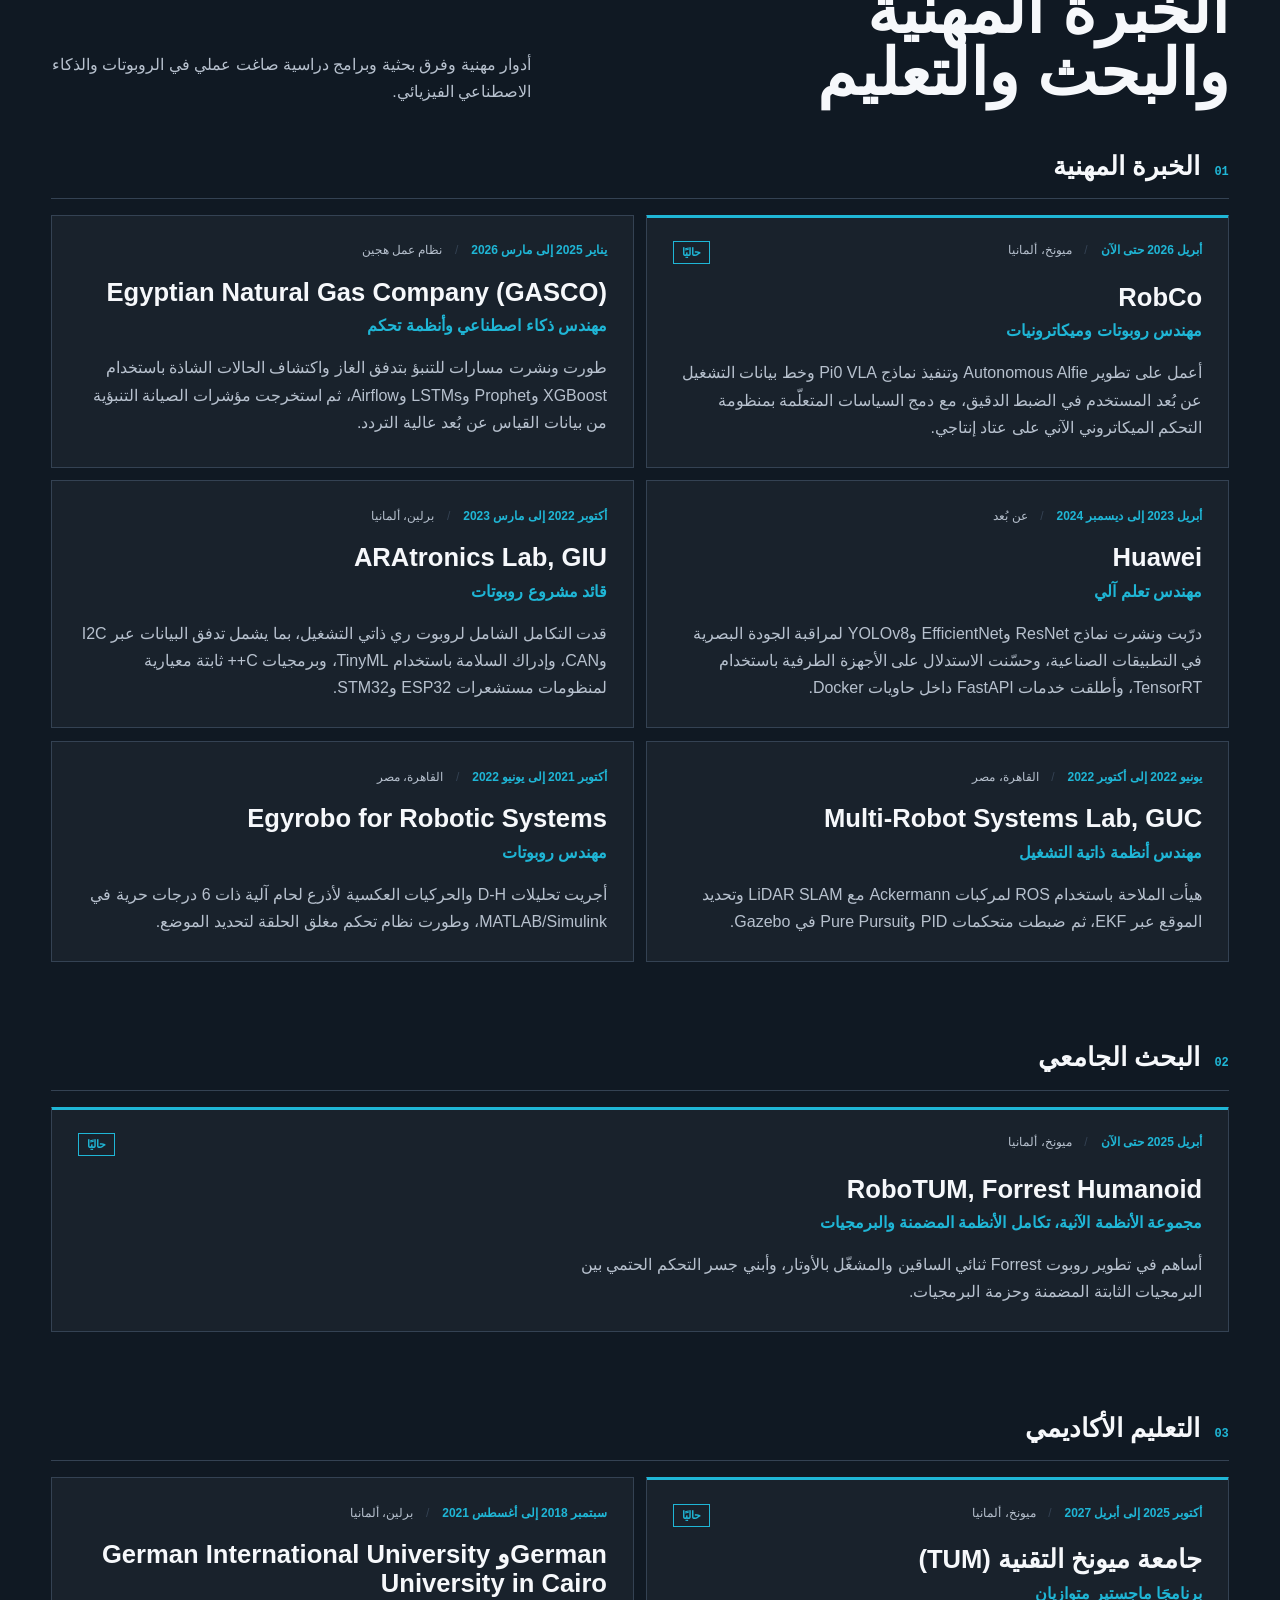
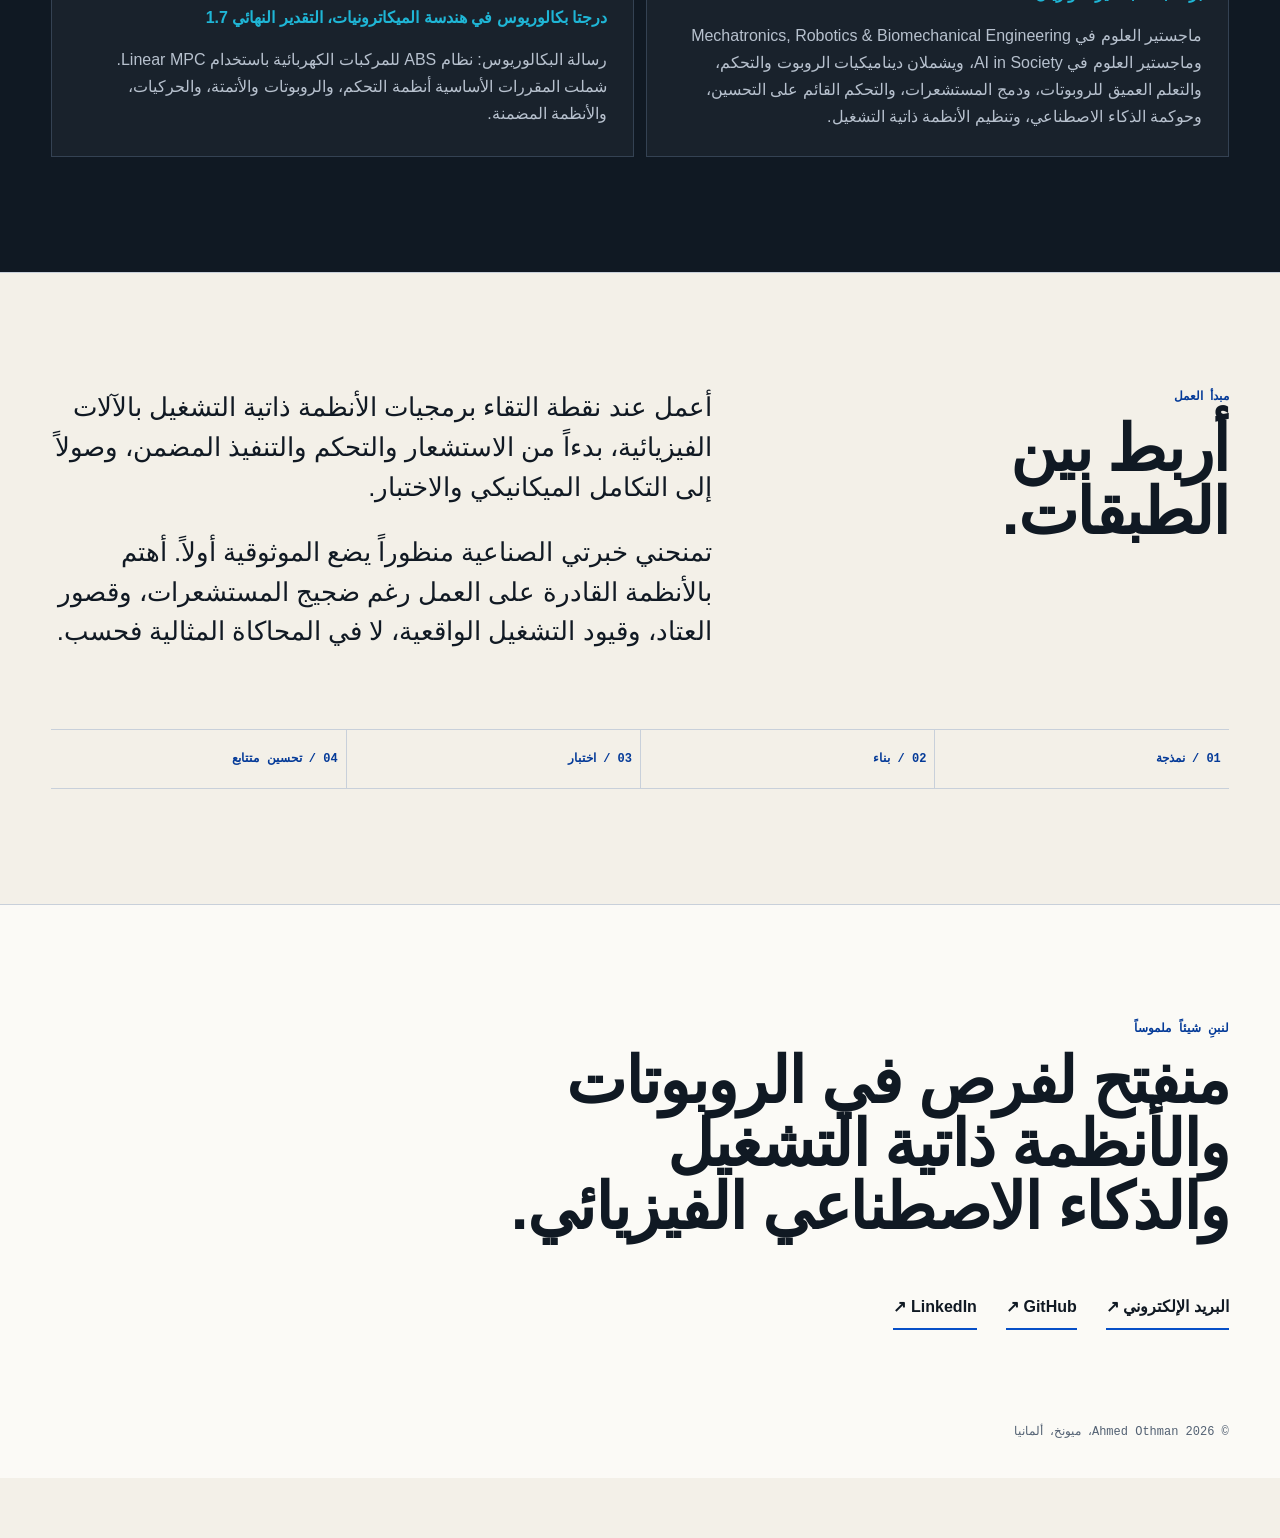
==== commit 69dfa83c: "Update portfolio portrait photo Co-authored-by: Copilot <223556219+Copilot@users.noreply.github.com>" ====
--- a/ar/index.html
+++ b/ar/index.html
@@ -121,7 +121,7 @@
           <span class="telemetry t3">الحالة / اسمية</span>
         </div>
         <div class="hero-portrait-frame">
-          <img class="profile-portrait" src="/assets/ahmed-othman-portrait.webp?v=b38fe36c8748" alt="صورة شخصية لأحمد عثمان" width="1254" height="1254" decoding="async" fetchpriority="high">
+          <img class="profile-portrait" src="/assets/ahmed-othman-portrait.webp?v=ea4b71925d45" alt="صورة شخصية لأحمد عثمان" width="1254" height="1254" decoding="async" fetchpriority="high">
         </div>
       </div>
     </section>
@@ -155,9 +155,7 @@
             <summary>عرض التفاصيل <svg class="details-indicator" viewBox="0 0 16 16" width="16" height="16" aria-hidden="true" focusable="false"><path d="M3 8h10" /><path class="indicator-vertical" d="M8 3v10" /></svg></summary>
             <div class="project-detail">
               <p>طوّرته لتحدي HappyRobot ضمن فعالية TUM.ai Makeathon. تؤهّل Sofia المتصلين الواردين بأربع لغات، وتستخرج 14 حقلاً منظماً لبيانات العميل المحتمل، وتوجّه النتائج، وتجدول معاودة الاتصال، وتربط أحداث التأهيل بلوحة Mission Control آمنة.</p>
-              <div class="project-links">
-<a class="repository-link" href="https://github.com/AhmadOthmann/Sofia-Atlas-Travel" target="_blank" rel="noopener noreferrer">عرض المستودع <span aria-hidden="true">↗</span><span class="visually-hidden"> (يفتح في علامة تبويب جديدة)</span></a>
-              </div>
+              <a class="repository-link" href="https://github.com/AhmadOthmann/Sofia-Atlas-Travel" target="_blank" rel="noopener noreferrer">عرض المستودع <span aria-hidden="true">↗</span><span class="visually-hidden"> (يفتح في علامة تبويب جديدة)</span></a>
             </div>
           </details>
         </article>
@@ -173,9 +171,7 @@
             <summary>عرض التفاصيل <svg class="details-indicator" viewBox="0 0 16 16" width="16" height="16" aria-hidden="true" focusable="false"><path d="M3 8h10" /><path class="indicator-vertical" d="M8 3v10" /></svg></summary>
             <div class="project-detail">
               <p>تم بناؤه كفريق لمسابقة IOM × Sprints GenAI Hackathon (المركز الأول). يقوم Impact Atlas باستيراد خلاصات RSS ومصادر الويب، وتطبيق تحليل الأهمية المدعوم بالذكاء الاصطناعي، واستخراج المواعيد النهائية للتمويل، وترجمة المحتوى عبر اللغات وتوليد تقارير موجزة تنفيذية لفرق الاستجابة الإنسانية.</p>
-              <div class="project-links">
-<a class="repository-link" href="https://github.com/AhmadOthmann/ngo-intelligence-dashboard" target="_blank" rel="noopener noreferrer">عرض المستودع <span aria-hidden="true">↗</span><span class="visually-hidden"> (يفتح في علامة تبويب جديدة)</span></a>
-              </div>
+              <a class="repository-link" href="https://github.com/AhmadOthmann/ngo-intelligence-dashboard" target="_blank" rel="noopener noreferrer">عرض المستودع <span aria-hidden="true">↗</span><span class="visually-hidden"> (يفتح في علامة تبويب جديدة)</span></a>
             </div>
           </details>
         </article>
@@ -191,11 +187,7 @@
             <summary>عرض التفاصيل <svg class="details-indicator" viewBox="0 0 16 16" width="16" height="16" aria-hidden="true" focusable="false"><path d="M3 8h10" /><path class="indicator-vertical" d="M8 3v10" /></svg></summary>
             <div class="project-detail">
               <p>طوّرته مع Jonas Sandelmann وفريق مسار التمويل في TUM Quantum Hackathon. تضمن خوارزمية QAOA سلالاً صحيحة من ثلاثة قطاعات من أصل ستة، وتقارن ملفات المستثمرين، ولا تدّعي تفوقاً كمّياً.</p>
-              <div class="project-links">
-<a class="repository-link" href="https://github.com/jonas221101/quantum-hackathon-finance" target="_blank" rel="noopener noreferrer">عرض المستودع <span aria-hidden="true">↗</span><span class="visually-hidden"> (يفتح في علامة تبويب جديدة)</span></a>
-<a class="repository-link" href="/assets/presentations/quantum-finance-pitch.html" target="_blank" rel="noopener noreferrer">عرض التقديم <span aria-hidden="true">↗</span><span class="visually-hidden"> (يفتح في علامة تبويب جديدة)</span></a>
-<a class="repository-link" href="/assets/presentations/quantum-finance-pitch.pptx" download>تنزيل الشرائح <span aria-hidden="true">↓</span></a>
-              </div>
+              <a class="repository-link" href="https://github.com/jonas221101/quantum-hackathon-finance" target="_blank" rel="noopener noreferrer">عرض المستودع <span aria-hidden="true">↗</span><span class="visually-hidden"> (يفتح في علامة تبويب جديدة)</span></a>
             </div>
           </details>
         </article>
